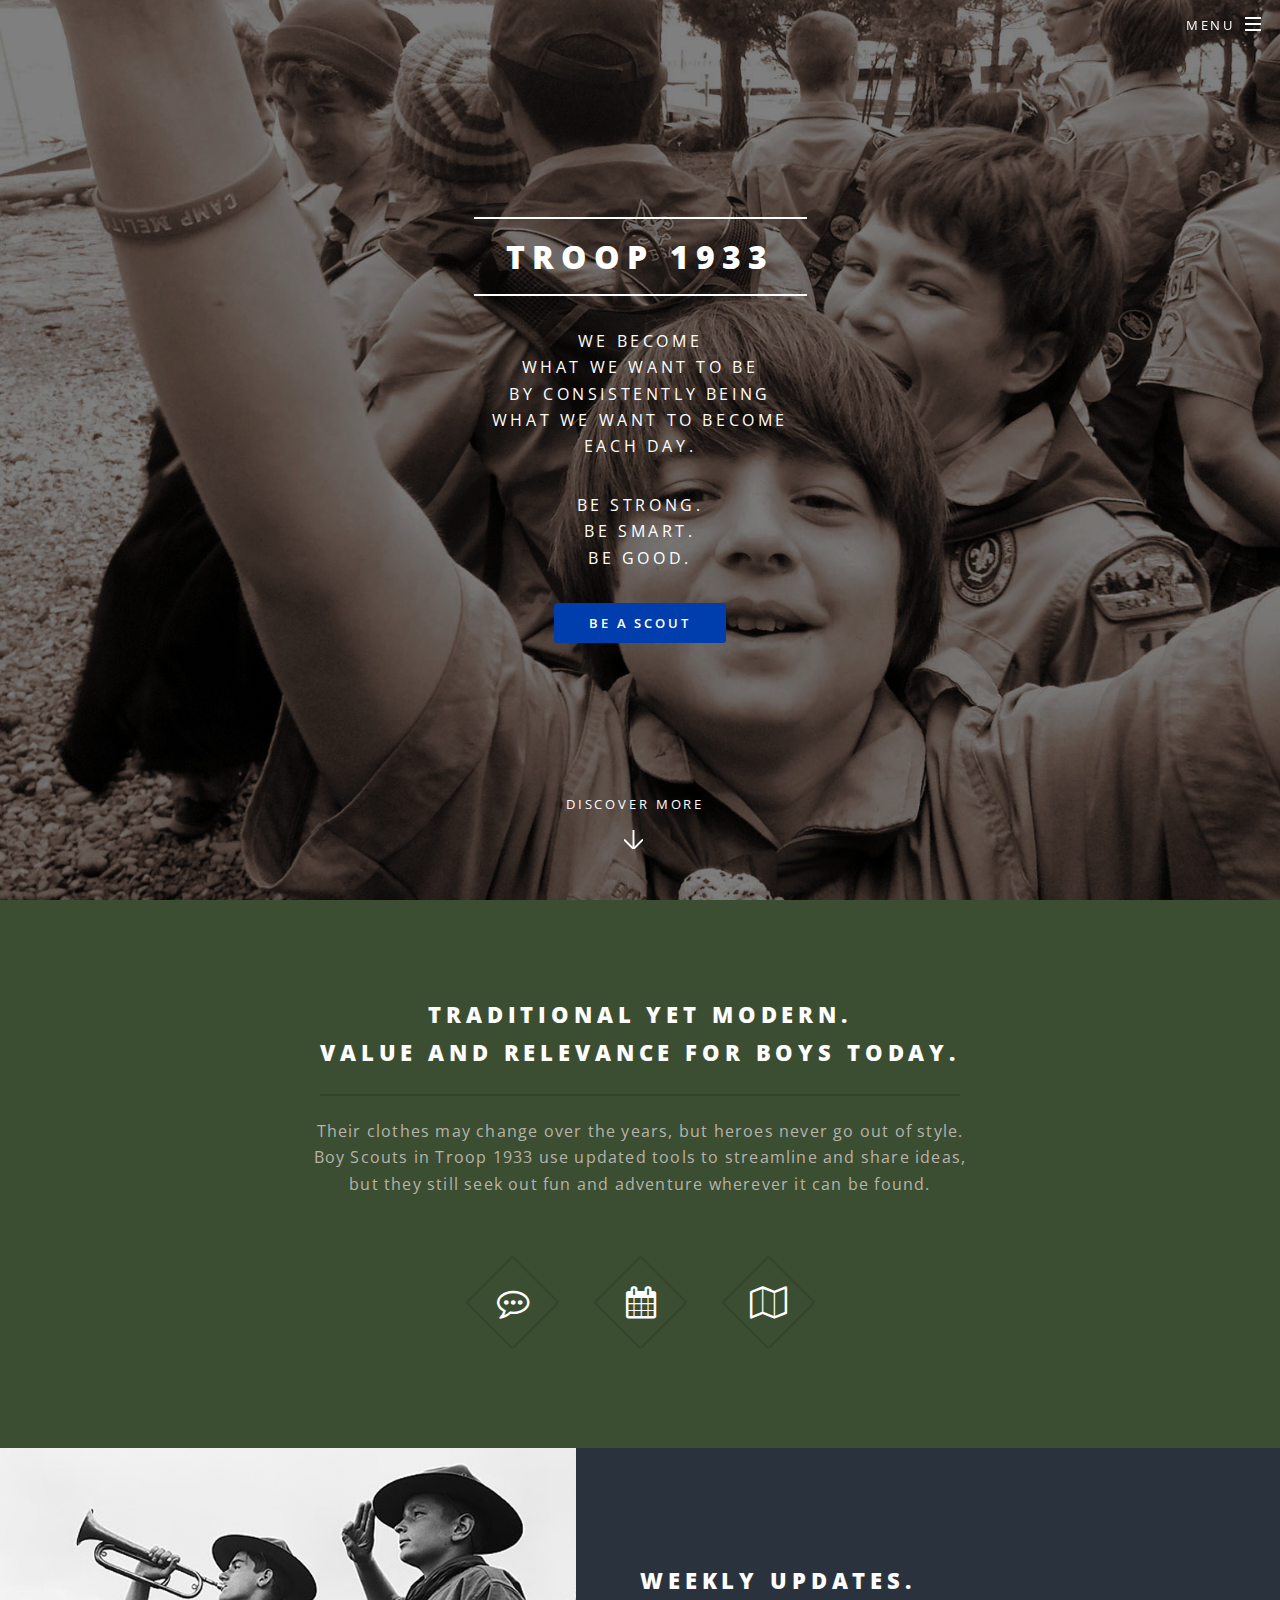
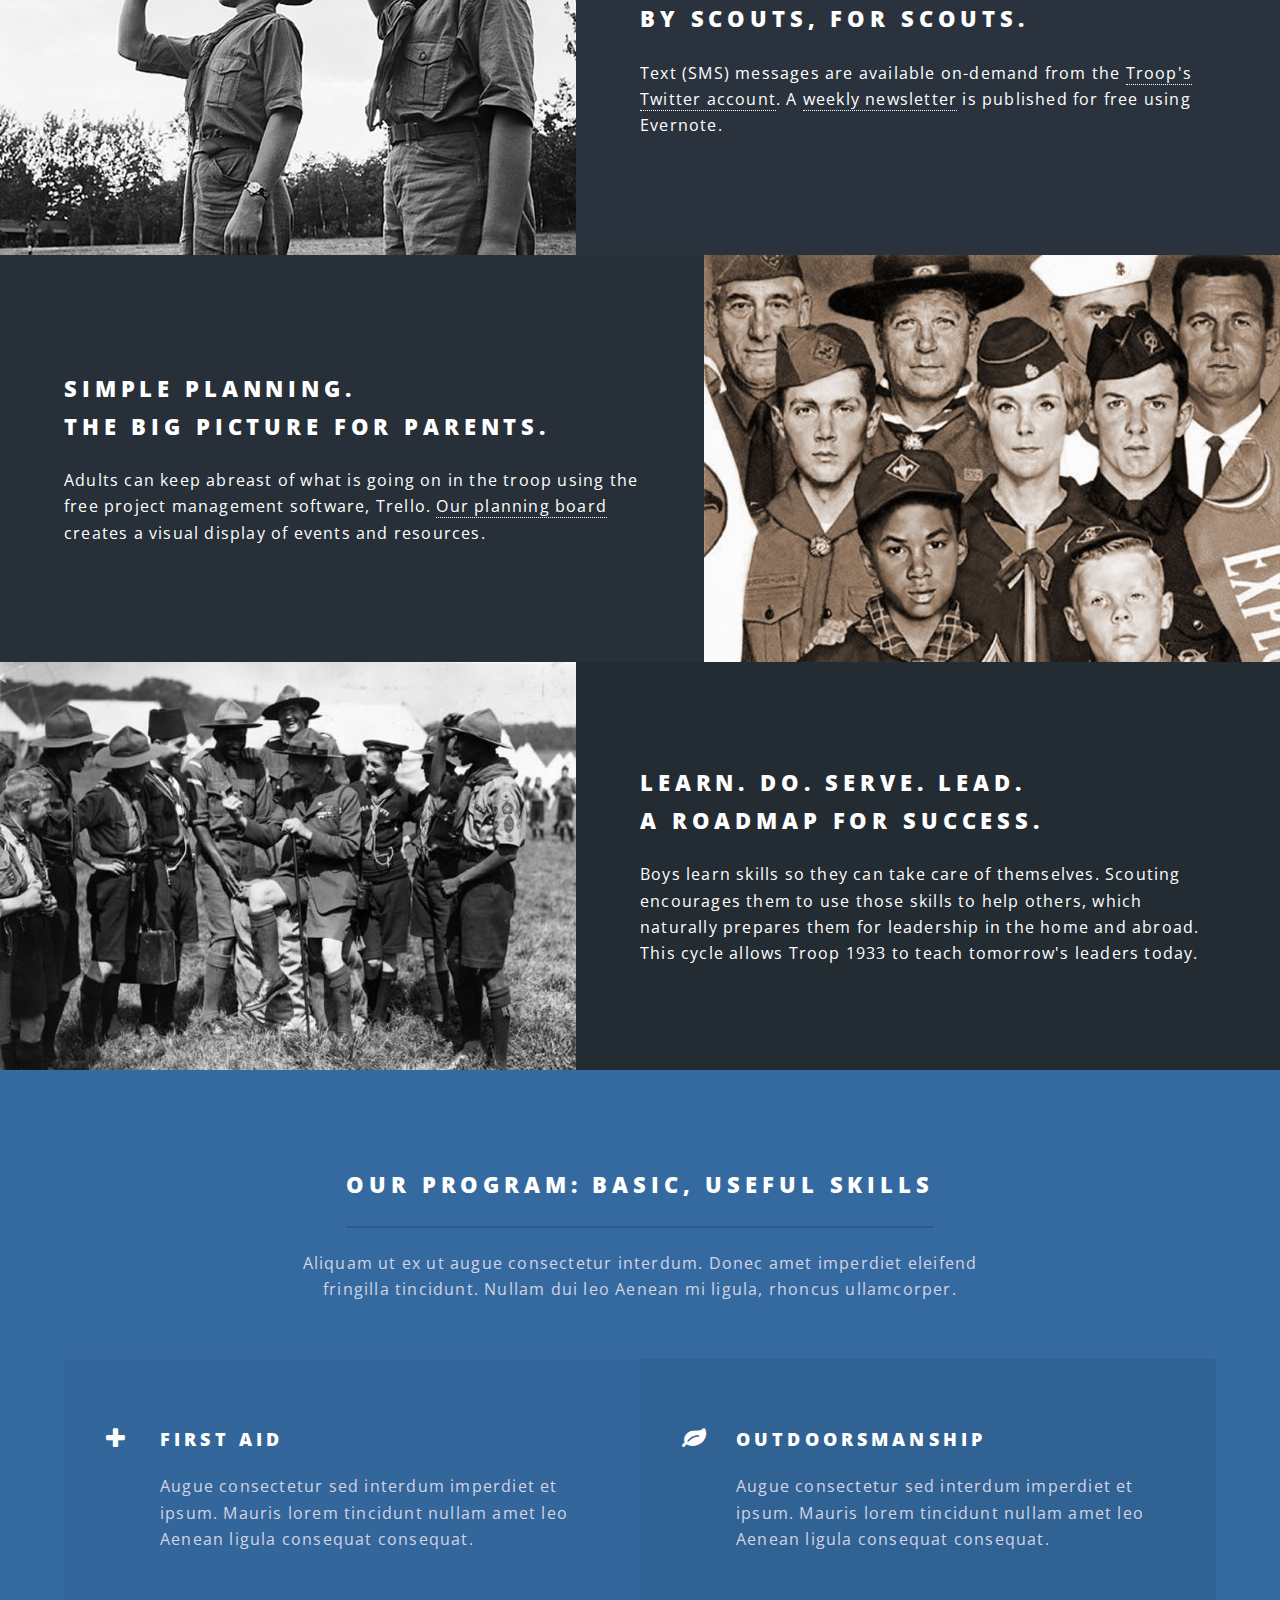
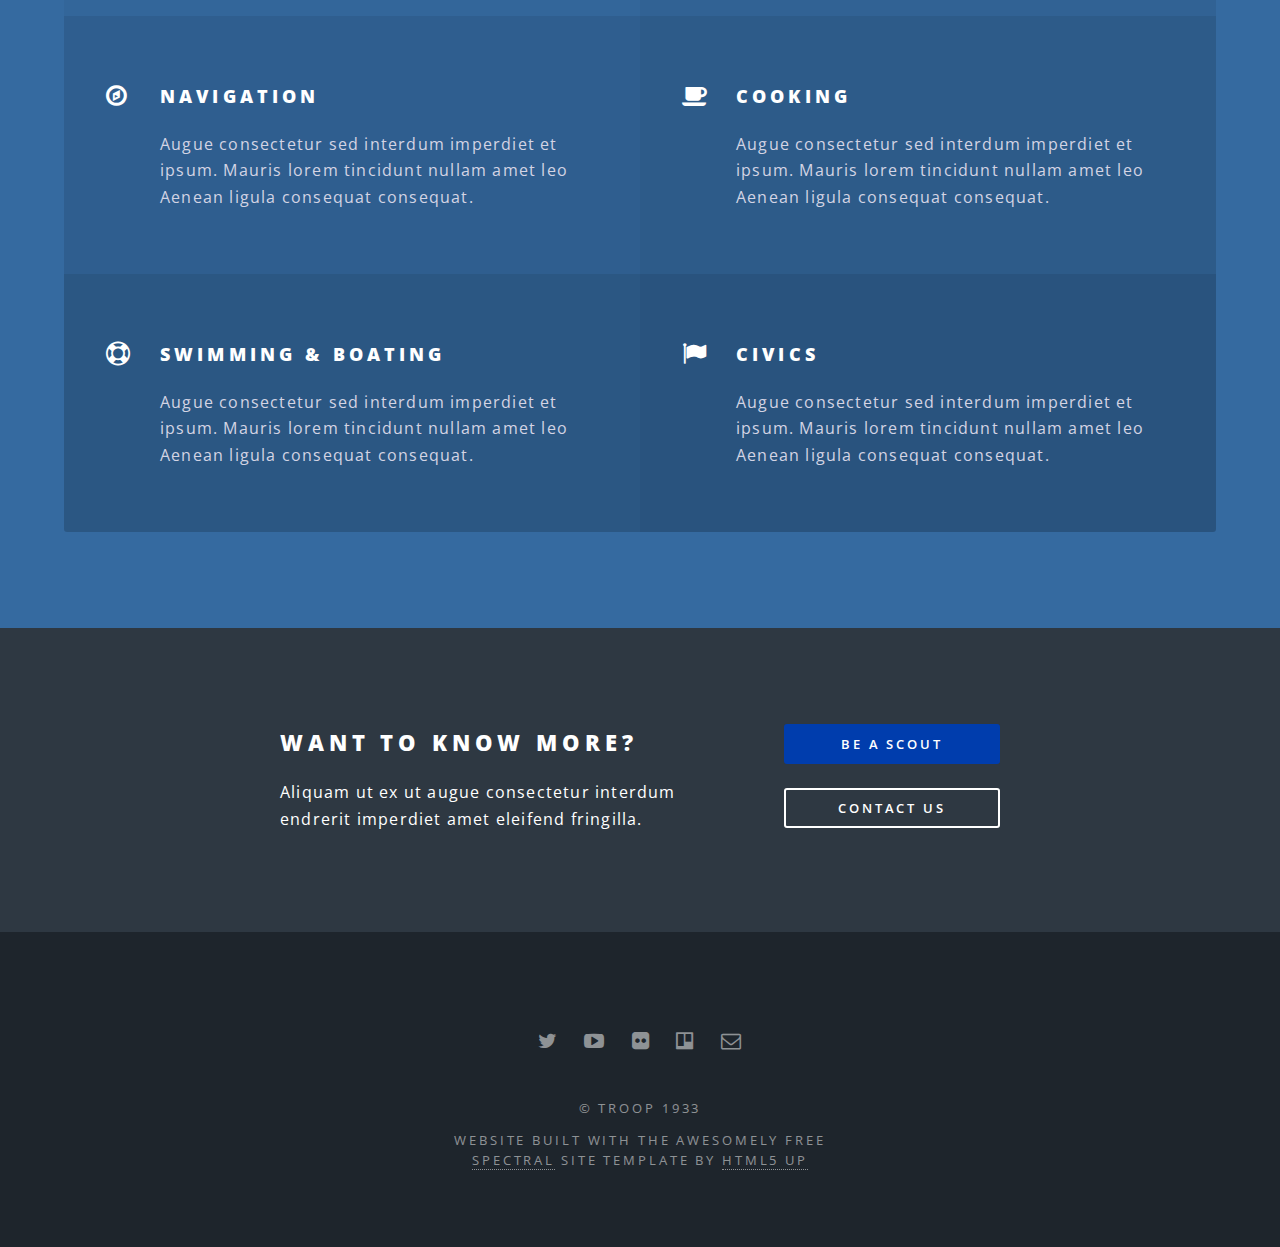
==== index.html @ 6a3d1b68 "Add files via upload" ====
<!DOCTYPE HTML>
<!--
	Spectral by HTML5 UP
	html5up.net | @ajlkn
	Free for personal and commercial use under the CCA 3.0 license (html5up.net/license)
-->
<html>
	<head>
		<title>Troop 1933 | Home</title>
		<meta charset="utf-8" />
		<meta name="viewport" content="width=device-width, initial-scale=1" />
		<!--[if lte IE 8]><script src="assets/js/ie/html5shiv.js"></script><![endif]-->
		<link rel="stylesheet" href="assets/css/main.css" />
		<!--[if lte IE 8]><link rel="stylesheet" href="assets/css/ie8.css" /><![endif]-->
		<!--[if lte IE 9]><link rel="stylesheet" href="assets/css/ie9.css" /><![endif]-->
	</head>
	<body class="landing">

		<!-- Page Wrapper -->
			<div id="page-wrapper">

				<!-- Header -->
					<header id="header" class="alt">
						<h1><a href="index.html">Troop 1933</a></h1>
						<nav id="nav">
							<ul>
								<li class="special">
									<a href="#menu" class="menuToggle"><span>Menu</span></a>
									<div id="menu">
										<ul>
											<li><a href="index.html">Home</a></li>
											<li><a href="contact.html">Contact Us</a></li>
											<li><a href="members.html">How to Join</a></li>
											<li><a href="about.html">About Troop 1933</a></li>
											<li><a href="media.html">Photos & Videos</a></li>
											<li><a href="maps.html">Maps & Directions</a></li>
											<li><a href="partners.html">Service Partners</a></li>
											<li><a href="scoutmaster.html">Scoutmaster Minute</a></li>
										</ul>
									</div>
								</li>
							</ul>
						</nav>
					</header>

				<!-- Banner -->
					<section id="banner">
						<div class="inner">
							<h2>Troop 1933</h2>
							<p>We become <br />
							   what we want to be <br />
							   by consistently being <br />
							   what we want to become <br />
							   each day.</p>			   
							<p>Be strong.<br />Be smart.<br />Be good.</p>
							<ul class="actions">
								<li><a href="members.html" class="button special">Be a Scout</a></li>
							</ul>
						</div>
						<a href="#one" class="more scrolly">Discover More</a>
					</section>

				<!-- One -->
					<section id="one" class="wrapper style1 special">
						<div class="inner">
							<header class="major">
								<h2>Traditional Yet Modern. <br />
								Value and Relevance for Boys Today.</h2>
								<p>Their clothes may change over the years, but heroes never go out of style. <br />
								Boy Scouts in Troop 1933 use updated tools to streamline and share ideas, <br />
								but they still seek out fun and adventure wherever it can be found.</p>
							</header>
							<ul class="icons major">
								<li><span class="icon fa-commenting-o major style1"><span class="label">Lorem</span></span></li>
								<li><span class="icon fa-calendar major style1"><span class="label">Ipsum</span></span></li>
								<li><span class="icon fa-map-o major style1"><span class="label">Dolor</span></span></li>
							</ul>
						</div>
					</section>

				<!-- Two -->
					<section id="two" class="wrapper alt style2">
						<section class="spotlight">
							<div class="image"><img src="images/pic01.jpg" alt="" /></div><div class="content">
								<h2>Weekly Updates. <br />
								By Scouts, For Scouts.</h2>
								<p>Text (SMS) messages are available on-demand from the <a href="https://twitter.com/troop1933" target="_blank">Troop's Twitter account</a>. A <a href="http://tiny.cc/1933weekly/" target="_blank">weekly newsletter</a> is published for free using Evernote.</p>
							</div>
						</section>
						<section class="spotlight">
							<div class="image"><img src="images/pic02.jpg" alt="" /></div><div class="content">
								<h2>Simple Planning.<br />
								The Big Picture for Parents.</h2>
								<p>Adults can keep abreast of what is going on in the troop using the free project management software, Trello. <a href="https://trello.com/b/81URx94G" target="_blank">Our planning board</a> creates a visual display of events and resources.</p>
							</div>
						</section>
						<section class="spotlight">
							<div class="image"><img src="images/pic03.jpg" alt="" /></div><div class="content">
								<h2>Learn. Do. Serve. Lead. <br />
								A Roadmap for Success.</h2>
								<p>Boys learn skills so they can take care of themselves. Scouting encourages them to use those skills to help others, which naturally prepares them for leadership in the home and abroad. This cycle allows Troop 1933 to teach tomorrow's leaders today.</p>
							</div>
						</section>
					</section>

				<!-- Three -->
					<section id="three" class="wrapper style3 special">
						<div class="inner">
							<header class="major">
								<h2>Our Program: Basic, Useful Skills</h2>
								<p>Aliquam ut ex ut augue consectetur interdum. Donec amet imperdiet eleifend <br />
								fringilla tincidunt. Nullam dui leo Aenean mi ligula, rhoncus ullamcorper.</p>
							</header>
							<ul class="features">
								<li class="icon fa-plus">
									<h3>First Aid</h3>
									<p>Augue consectetur sed interdum imperdiet et ipsum. Mauris lorem tincidunt nullam amet leo Aenean ligula consequat consequat.</p>
								</li>
								<li class="icon fa-leaf">
									<h3>Outdoorsmanship</h3>
									<p>Augue consectetur sed interdum imperdiet et ipsum. Mauris lorem tincidunt nullam amet leo Aenean ligula consequat consequat.</p>
								</li>
								<li class="icon fa-compass">
									<h3>Navigation</h3>
									<p>Augue consectetur sed interdum imperdiet et ipsum. Mauris lorem tincidunt nullam amet leo Aenean ligula consequat consequat.</p>
								</li>
								<li class="icon fa-coffee">
									<h3>Cooking</h3>
									<p>Augue consectetur sed interdum imperdiet et ipsum. Mauris lorem tincidunt nullam amet leo Aenean ligula consequat consequat.</p>
								</li>
								<li class="icon fa-life-ring">
									<h3>Swimming & Boating</h3>
									<p>Augue consectetur sed interdum imperdiet et ipsum. Mauris lorem tincidunt nullam amet leo Aenean ligula consequat consequat.</p>
								</li>
								<li class="icon fa-flag">
									<h3>Civics</h3>
									<p>Augue consectetur sed interdum imperdiet et ipsum. Mauris lorem tincidunt nullam amet leo Aenean ligula consequat consequat.</p>
								</li>
							</ul>
						</div>
					</section>

				<!-- CTA -->
					<section id="cta" class="wrapper style4">
						<div class="inner">
							<header>
								<h2>Want to know more?</h2>
								<p>Aliquam ut ex ut augue consectetur interdum endrerit imperdiet amet eleifend fringilla.</p>
							</header>
							<ul class="actions vertical">
								<li><a href="members.html" class="button fit special">Be a Scout</a></li>
								<li><a href="contact.html" class="button fit">Contact Us</a></li>
							</ul>
						</div>
					</section>

				<!-- Footer -->
					<footer id="footer">
						<ul class="icons">
							<li><a href="https://twitter.com/troop1933" target="_blank" class="icon fa-twitter">
								<span class="label">Twitter</span></a></li>
							<li><a href="https://www.youtube.com/channel/UCUPp5cXGe-fUl7BtzOkj4EQ" target="_blank" class="icon fa-youtube-play">
								<span class="label">YouTube</span></a></li>
							<li><a href="https://www.flickr.com/groups/troop1933/" target="_blank" class="icon fa-flickr">
								<span class="label">Flickr</span></a></li>
							<li><a href="https://trello.com/b/81URx94G" target="_blank" class="icon fa-trello">
								<span class="label">Trello</span></a></li>
							<li><a href="contact.html" class="icon fa-envelope-o"><span class="label">Email</span></a></li>
						</ul>
						<ul class="copyright">
							<li>&copy; Troop 1933</li>
						</ul>
						<ul class="copyright">
							<li>Website built with the AWESOMELY FREE <br /><a href="https://html5up.net/spectral" target="_blank">Spectral</a> site template by <a href="http://html5up.net" target="_blank">HTML5 UP</a></li>
						</ul>
					</footer>

			</div>

		<!-- Scripts -->
			<script src="assets/js/jquery.min.js"></script>
			<script src="assets/js/jquery.scrollex.min.js"></script>
			<script src="assets/js/jquery.scrolly.min.js"></script>
			<script src="assets/js/skel.min.js"></script>
			<script src="assets/js/util.js"></script>
			<!--[if lte IE 8]><script src="assets/js/ie/respond.min.js"></script><![endif]-->
			<script src="assets/js/main.js"></script>

	</body>
</html>
---- assets/css/main.css ----
@import url(font-awesome.min.css);
@import url("http://fonts.googleapis.com/css?family=Open+Sans:400,400italic,600,600italic,800,800italic");

/*
	Spectral by HTML5 UP
	html5up.net | @ajlkn
	Free for personal and commercial use under the CCA 3.0 license (html5up.net/license)
*/

/* Reset */

	html, body, div, span, applet, object, iframe, h1, h2, h3, h4, h5, h6, p, blockquote, pre, a, abbr, acronym, address, big, cite, code, del, dfn, em, img, ins, kbd, q, s, samp, small, strike, strong, sub, sup, tt, var, b, u, i, center, dl, dt, dd, ol, ul, li, fieldset, form, label, legend, table, caption, tbody, tfoot, thead, tr, th, td, article, aside, canvas, details, embed, figure, figcaption, footer, header, hgroup, menu, nav, output, ruby, section, summary, time, mark, audio, video {
		margin: 0;
		padding: 0;
		border: 0;
		font-size: 100%;
		font: inherit;
		vertical-align: baseline;
	}

	article, aside, details, figcaption, figure, footer, header, hgroup, menu, nav, section {
		display: block;
	}

	body {
		line-height: 1;
	}

	ol, ul {
		list-style: none;
	}

	blockquote, q {
		quotes: none;
	}

	blockquote:before, blockquote:after, q:before, q:after {
		content: '';
		content: none;
	}

	table {
		border-collapse: collapse;
		border-spacing: 0;
	}

	body {
		-webkit-text-size-adjust: none;
	}

/* Box Model */

	*, *:before, *:after {
		-moz-box-sizing: border-box;
		-webkit-box-sizing: border-box;
		box-sizing: border-box;
	}

/* Grid */

	.row {
		border-bottom: solid 1px transparent;
		-moz-box-sizing: border-box;
		-webkit-box-sizing: border-box;
		box-sizing: border-box;
	}

	.row > * {
		float: left;
		-moz-box-sizing: border-box;
		-webkit-box-sizing: border-box;
		box-sizing: border-box;
	}

	.row:after, .row:before {
		content: '';
		display: block;
		clear: both;
		height: 0;
	}

	.row.uniform > * > :first-child {
		margin-top: 0;
	}

	.row.uniform > * > :last-child {
		margin-bottom: 0;
	}

	.row.\30 \25 > * {
		padding: 0 0 0 0em;
	}

	.row.\30 \25 {
		margin: 0 0 -1px 0em;
	}

	.row.uniform.\30 \25 > * {
		padding: 0em 0 0 0em;
	}

	.row.uniform.\30 \25 {
		margin: 0em 0 -1px 0em;
	}

	.row > * {
		padding: 0 0 0 1.5em;
	}

	.row {
		margin: 0 0 -1px -1.5em;
	}

	.row.uniform > * {
		padding: 1.5em 0 0 1.5em;
	}

	.row.uniform {
		margin: -1.5em 0 -1px -1.5em;
	}

	.row.\32 00\25 > * {
		padding: 0 0 0 3em;
	}

	.row.\32 00\25 {
		margin: 0 0 -1px -3em;
	}

	.row.uniform.\32 00\25 > * {
		padding: 3em 0 0 3em;
	}

	.row.uniform.\32 00\25 {
		margin: -3em 0 -1px -3em;
	}

	.row.\31 50\25 > * {
		padding: 0 0 0 2.25em;
	}

	.row.\31 50\25 {
		margin: 0 0 -1px -2.25em;
	}

	.row.uniform.\31 50\25 > * {
		padding: 2.25em 0 0 2.25em;
	}

	.row.uniform.\31 50\25 {
		margin: -2.25em 0 -1px -2.25em;
	}

	.row.\35 0\25 > * {
		padding: 0 0 0 0.75em;
	}

	.row.\35 0\25 {
		margin: 0 0 -1px -0.75em;
	}

	.row.uniform.\35 0\25 > * {
		padding: 0.75em 0 0 0.75em;
	}

	.row.uniform.\35 0\25 {
		margin: -0.75em 0 -1px -0.75em;
	}

	.row.\32 5\25 > * {
		padding: 0 0 0 0.375em;
	}

	.row.\32 5\25 {
		margin: 0 0 -1px -0.375em;
	}

	.row.uniform.\32 5\25 > * {
		padding: 0.375em 0 0 0.375em;
	}

	.row.uniform.\32 5\25 {
		margin: -0.375em 0 -1px -0.375em;
	}

	.\31 2u, .\31 2u\24 {
		width: 100%;
		clear: none;
		margin-left: 0;
	}

	.\31 1u, .\31 1u\24 {
		width: 91.6666666667%;
		clear: none;
		margin-left: 0;
	}

	.\31 0u, .\31 0u\24 {
		width: 83.3333333333%;
		clear: none;
		margin-left: 0;
	}

	.\39 u, .\39 u\24 {
		width: 75%;
		clear: none;
		margin-left: 0;
	}

	.\38 u, .\38 u\24 {
		width: 66.6666666667%;
		clear: none;
		margin-left: 0;
	}

	.\37 u, .\37 u\24 {
		width: 58.3333333333%;
		clear: none;
		margin-left: 0;
	}

	.\36 u, .\36 u\24 {
		width: 50%;
		clear: none;
		margin-left: 0;
	}

	.\35 u, .\35 u\24 {
		width: 41.6666666667%;
		clear: none;
		margin-left: 0;
	}

	.\34 u, .\34 u\24 {
		width: 33.3333333333%;
		clear: none;
		margin-left: 0;
	}

	.\33 u, .\33 u\24 {
		width: 25%;
		clear: none;
		margin-left: 0;
	}

	.\32 u, .\32 u\24 {
		width: 16.6666666667%;
		clear: none;
		margin-left: 0;
	}

	.\31 u, .\31 u\24 {
		width: 8.3333333333%;
		clear: none;
		margin-left: 0;
	}

	.\31 2u\24 + *,
	.\31 1u\24 + *,
	.\31 0u\24 + *,
	.\39 u\24 + *,
	.\38 u\24 + *,
	.\37 u\24 + *,
	.\36 u\24 + *,
	.\35 u\24 + *,
	.\34 u\24 + *,
	.\33 u\24 + *,
	.\32 u\24 + *,
	.\31 u\24 + * {
		clear: left;
	}

	.\-11u {
		margin-left: 91.66667%;
	}

	.\-10u {
		margin-left: 83.33333%;
	}

	.\-9u {
		margin-left: 75%;
	}

	.\-8u {
		margin-left: 66.66667%;
	}

	.\-7u {
		margin-left: 58.33333%;
	}

	.\-6u {
		margin-left: 50%;
	}

	.\-5u {
		margin-left: 41.66667%;
	}

	.\-4u {
		margin-left: 33.33333%;
	}

	.\-3u {
		margin-left: 25%;
	}

	.\-2u {
		margin-left: 16.66667%;
	}

	.\-1u {
		margin-left: 8.33333%;
	}

	@media screen and (max-width: 1680px) {

		.row > * {
			padding: 0 0 0 1.5em;
		}

		.row {
			margin: 0 0 -1px -1.5em;
		}

		.row.uniform > * {
			padding: 1.5em 0 0 1.5em;
		}

		.row.uniform {
			margin: -1.5em 0 -1px -1.5em;
		}

		.row.\32 00\25 > * {
			padding: 0 0 0 3em;
		}

		.row.\32 00\25 {
			margin: 0 0 -1px -3em;
		}

		.row.uniform.\32 00\25 > * {
			padding: 3em 0 0 3em;
		}

		.row.uniform.\32 00\25 {
			margin: -3em 0 -1px -3em;
		}

		.row.\31 50\25 > * {
			padding: 0 0 0 2.25em;
		}

		.row.\31 50\25 {
			margin: 0 0 -1px -2.25em;
		}

		.row.uniform.\31 50\25 > * {
			padding: 2.25em 0 0 2.25em;
		}

		.row.uniform.\31 50\25 {
			margin: -2.25em 0 -1px -2.25em;
		}

		.row.\35 0\25 > * {
			padding: 0 0 0 0.75em;
		}

		.row.\35 0\25 {
			margin: 0 0 -1px -0.75em;
		}

		.row.uniform.\35 0\25 > * {
			padding: 0.75em 0 0 0.75em;
		}

		.row.uniform.\35 0\25 {
			margin: -0.75em 0 -1px -0.75em;
		}

		.row.\32 5\25 > * {
			padding: 0 0 0 0.375em;
		}

		.row.\32 5\25 {
			margin: 0 0 -1px -0.375em;
		}

		.row.uniform.\32 5\25 > * {
			padding: 0.375em 0 0 0.375em;
		}

		.row.uniform.\32 5\25 {
			margin: -0.375em 0 -1px -0.375em;
		}

		.\31 2u\28xlarge\29, .\31 2u\24\28xlarge\29 {
			width: 100%;
			clear: none;
			margin-left: 0;
		}

		.\31 1u\28xlarge\29, .\31 1u\24\28xlarge\29 {
			width: 91.6666666667%;
			clear: none;
			margin-left: 0;
		}

		.\31 0u\28xlarge\29, .\31 0u\24\28xlarge\29 {
			width: 83.3333333333%;
			clear: none;
			margin-left: 0;
		}

		.\39 u\28xlarge\29, .\39 u\24\28xlarge\29 {
			width: 75%;
			clear: none;
			margin-left: 0;
		}

		.\38 u\28xlarge\29, .\38 u\24\28xlarge\29 {
			width: 66.6666666667%;
			clear: none;
			margin-left: 0;
		}

		.\37 u\28xlarge\29, .\37 u\24\28xlarge\29 {
			width: 58.3333333333%;
			clear: none;
			margin-left: 0;
		}

		.\36 u\28xlarge\29, .\36 u\24\28xlarge\29 {
			width: 50%;
			clear: none;
			margin-left: 0;
		}

		.\35 u\28xlarge\29, .\35 u\24\28xlarge\29 {
			width: 41.6666666667%;
			clear: none;
			margin-left: 0;
		}

		.\34 u\28xlarge\29, .\34 u\24\28xlarge\29 {
			width: 33.3333333333%;
			clear: none;
			margin-left: 0;
		}

		.\33 u\28xlarge\29, .\33 u\24\28xlarge\29 {
			width: 25%;
			clear: none;
			margin-left: 0;
		}

		.\32 u\28xlarge\29, .\32 u\24\28xlarge\29 {
			width: 16.6666666667%;
			clear: none;
			margin-left: 0;
		}

		.\31 u\28xlarge\29, .\31 u\24\28xlarge\29 {
			width: 8.3333333333%;
			clear: none;
			margin-left: 0;
		}

		.\31 2u\24\28xlarge\29 + *,
		.\31 1u\24\28xlarge\29 + *,
		.\31 0u\24\28xlarge\29 + *,
		.\39 u\24\28xlarge\29 + *,
		.\38 u\24\28xlarge\29 + *,
		.\37 u\24\28xlarge\29 + *,
		.\36 u\24\28xlarge\29 + *,
		.\35 u\24\28xlarge\29 + *,
		.\34 u\24\28xlarge\29 + *,
		.\33 u\24\28xlarge\29 + *,
		.\32 u\24\28xlarge\29 + *,
		.\31 u\24\28xlarge\29 + * {
			clear: left;
		}

		.\-11u\28xlarge\29 {
			margin-left: 91.66667%;
		}

		.\-10u\28xlarge\29 {
			margin-left: 83.33333%;
		}

		.\-9u\28xlarge\29 {
			margin-left: 75%;
		}

		.\-8u\28xlarge\29 {
			margin-left: 66.66667%;
		}

		.\-7u\28xlarge\29 {
			margin-left: 58.33333%;
		}

		.\-6u\28xlarge\29 {
			margin-left: 50%;
		}

		.\-5u\28xlarge\29 {
			margin-left: 41.66667%;
		}

		.\-4u\28xlarge\29 {
			margin-left: 33.33333%;
		}

		.\-3u\28xlarge\29 {
			margin-left: 25%;
		}

		.\-2u\28xlarge\29 {
			margin-left: 16.66667%;
		}

		.\-1u\28xlarge\29 {
			margin-left: 8.33333%;
		}

	}

	@media screen and (max-width: 1280px) {

		.row > * {
			padding: 0 0 0 1.5em;
		}

		.row {
			margin: 0 0 -1px -1.5em;
		}

		.row.uniform > * {
			padding: 1.5em 0 0 1.5em;
		}

		.row.uniform {
			margin: -1.5em 0 -1px -1.5em;
		}

		.row.\32 00\25 > * {
			padding: 0 0 0 3em;
		}

		.row.\32 00\25 {
			margin: 0 0 -1px -3em;
		}

		.row.uniform.\32 00\25 > * {
			padding: 3em 0 0 3em;
		}

		.row.uniform.\32 00\25 {
			margin: -3em 0 -1px -3em;
		}

		.row.\31 50\25 > * {
			padding: 0 0 0 2.25em;
		}

		.row.\31 50\25 {
			margin: 0 0 -1px -2.25em;
		}

		.row.uniform.\31 50\25 > * {
			padding: 2.25em 0 0 2.25em;
		}

		.row.uniform.\31 50\25 {
			margin: -2.25em 0 -1px -2.25em;
		}

		.row.\35 0\25 > * {
			padding: 0 0 0 0.75em;
		}

		.row.\35 0\25 {
			margin: 0 0 -1px -0.75em;
		}

		.row.uniform.\35 0\25 > * {
			padding: 0.75em 0 0 0.75em;
		}

		.row.uniform.\35 0\25 {
			margin: -0.75em 0 -1px -0.75em;
		}

		.row.\32 5\25 > * {
			padding: 0 0 0 0.375em;
		}

		.row.\32 5\25 {
			margin: 0 0 -1px -0.375em;
		}

		.row.uniform.\32 5\25 > * {
			padding: 0.375em 0 0 0.375em;
		}

		.row.uniform.\32 5\25 {
			margin: -0.375em 0 -1px -0.375em;
		}

		.\31 2u\28large\29, .\31 2u\24\28large\29 {
			width: 100%;
			clear: none;
			margin-left: 0;
		}

		.\31 1u\28large\29, .\31 1u\24\28large\29 {
			width: 91.6666666667%;
			clear: none;
			margin-left: 0;
		}

		.\31 0u\28large\29, .\31 0u\24\28large\29 {
			width: 83.3333333333%;
			clear: none;
			margin-left: 0;
		}

		.\39 u\28large\29, .\39 u\24\28large\29 {
			width: 75%;
			clear: none;
			margin-left: 0;
		}

		.\38 u\28large\29, .\38 u\24\28large\29 {
			width: 66.6666666667%;
			clear: none;
			margin-left: 0;
		}

		.\37 u\28large\29, .\37 u\24\28large\29 {
			width: 58.3333333333%;
			clear: none;
			margin-left: 0;
		}

		.\36 u\28large\29, .\36 u\24\28large\29 {
			width: 50%;
			clear: none;
			margin-left: 0;
		}

		.\35 u\28large\29, .\35 u\24\28large\29 {
			width: 41.6666666667%;
			clear: none;
			margin-left: 0;
		}

		.\34 u\28large\29, .\34 u\24\28large\29 {
			width: 33.3333333333%;
			clear: none;
			margin-left: 0;
		}

		.\33 u\28large\29, .\33 u\24\28large\29 {
			width: 25%;
			clear: none;
			margin-left: 0;
		}

		.\32 u\28large\29, .\32 u\24\28large\29 {
			width: 16.6666666667%;
			clear: none;
			margin-left: 0;
		}

		.\31 u\28large\29, .\31 u\24\28large\29 {
			width: 8.3333333333%;
			clear: none;
			margin-left: 0;
		}

		.\31 2u\24\28large\29 + *,
		.\31 1u\24\28large\29 + *,
		.\31 0u\24\28large\29 + *,
		.\39 u\24\28large\29 + *,
		.\38 u\24\28large\29 + *,
		.\37 u\24\28large\29 + *,
		.\36 u\24\28large\29 + *,
		.\35 u\24\28large\29 + *,
		.\34 u\24\28large\29 + *,
		.\33 u\24\28large\29 + *,
		.\32 u\24\28large\29 + *,
		.\31 u\24\28large\29 + * {
			clear: left;
		}

		.\-11u\28large\29 {
			margin-left: 91.66667%;
		}

		.\-10u\28large\29 {
			margin-left: 83.33333%;
		}

		.\-9u\28large\29 {
			margin-left: 75%;
		}

		.\-8u\28large\29 {
			margin-left: 66.66667%;
		}

		.\-7u\28large\29 {
			margin-left: 58.33333%;
		}

		.\-6u\28large\29 {
			margin-left: 50%;
		}

		.\-5u\28large\29 {
			margin-left: 41.66667%;
		}

		.\-4u\28large\29 {
			margin-left: 33.33333%;
		}

		.\-3u\28large\29 {
			margin-left: 25%;
		}

		.\-2u\28large\29 {
			margin-left: 16.66667%;
		}

		.\-1u\28large\29 {
			margin-left: 8.33333%;
		}

	}

	@media screen and (max-width: 980px) {

		.row > * {
			padding: 0 0 0 1.5em;
		}

		.row {
			margin: 0 0 -1px -1.5em;
		}

		.row.uniform > * {
			padding: 1.5em 0 0 1.5em;
		}

		.row.uniform {
			margin: -1.5em 0 -1px -1.5em;
		}

		.row.\32 00\25 > * {
			padding: 0 0 0 3em;
		}

		.row.\32 00\25 {
			margin: 0 0 -1px -3em;
		}

		.row.uniform.\32 00\25 > * {
			padding: 3em 0 0 3em;
		}

		.row.uniform.\32 00\25 {
			margin: -3em 0 -1px -3em;
		}

		.row.\31 50\25 > * {
			padding: 0 0 0 2.25em;
		}

		.row.\31 50\25 {
			margin: 0 0 -1px -2.25em;
		}

		.row.uniform.\31 50\25 > * {
			padding: 2.25em 0 0 2.25em;
		}

		.row.uniform.\31 50\25 {
			margin: -2.25em 0 -1px -2.25em;
		}

		.row.\35 0\25 > * {
			padding: 0 0 0 0.75em;
		}

		.row.\35 0\25 {
			margin: 0 0 -1px -0.75em;
		}

		.row.uniform.\35 0\25 > * {
			padding: 0.75em 0 0 0.75em;
		}

		.row.uniform.\35 0\25 {
			margin: -0.75em 0 -1px -0.75em;
		}

		.row.\32 5\25 > * {
			padding: 0 0 0 0.375em;
		}

		.row.\32 5\25 {
			margin: 0 0 -1px -0.375em;
		}

		.row.uniform.\32 5\25 > * {
			padding: 0.375em 0 0 0.375em;
		}

		.row.uniform.\32 5\25 {
			margin: -0.375em 0 -1px -0.375em;
		}

		.\31 2u\28medium\29, .\31 2u\24\28medium\29 {
			width: 100%;
			clear: none;
			margin-left: 0;
		}

		.\31 1u\28medium\29, .\31 1u\24\28medium\29 {
			width: 91.6666666667%;
			clear: none;
			margin-left: 0;
		}

		.\31 0u\28medium\29, .\31 0u\24\28medium\29 {
			width: 83.3333333333%;
			clear: none;
			margin-left: 0;
		}

		.\39 u\28medium\29, .\39 u\24\28medium\29 {
			width: 75%;
			clear: none;
			margin-left: 0;
		}

		.\38 u\28medium\29, .\38 u\24\28medium\29 {
			width: 66.6666666667%;
			clear: none;
			margin-left: 0;
		}

		.\37 u\28medium\29, .\37 u\24\28medium\29 {
			width: 58.3333333333%;
			clear: none;
			margin-left: 0;
		}

		.\36 u\28medium\29, .\36 u\24\28medium\29 {
			width: 50%;
			clear: none;
			margin-left: 0;
		}

		.\35 u\28medium\29, .\35 u\24\28medium\29 {
			width: 41.6666666667%;
			clear: none;
			margin-left: 0;
		}

		.\34 u\28medium\29, .\34 u\24\28medium\29 {
			width: 33.3333333333%;
			clear: none;
			margin-left: 0;
		}

		.\33 u\28medium\29, .\33 u\24\28medium\29 {
			width: 25%;
			clear: none;
			margin-left: 0;
		}

		.\32 u\28medium\29, .\32 u\24\28medium\29 {
			width: 16.6666666667%;
			clear: none;
			margin-left: 0;
		}

		.\31 u\28medium\29, .\31 u\24\28medium\29 {
			width: 8.3333333333%;
			clear: none;
			margin-left: 0;
		}

		.\31 2u\24\28medium\29 + *,
		.\31 1u\24\28medium\29 + *,
		.\31 0u\24\28medium\29 + *,
		.\39 u\24\28medium\29 + *,
		.\38 u\24\28medium\29 + *,
		.\37 u\24\28medium\29 + *,
		.\36 u\24\28medium\29 + *,
		.\35 u\24\28medium\29 + *,
		.\34 u\24\28medium\29 + *,
		.\33 u\24\28medium\29 + *,
		.\32 u\24\28medium\29 + *,
		.\31 u\24\28medium\29 + * {
			clear: left;
		}

		.\-11u\28medium\29 {
			margin-left: 91.66667%;
		}

		.\-10u\28medium\29 {
			margin-left: 83.33333%;
		}

		.\-9u\28medium\29 {
			margin-left: 75%;
		}

		.\-8u\28medium\29 {
			margin-left: 66.66667%;
		}

		.\-7u\28medium\29 {
			margin-left: 58.33333%;
		}

		.\-6u\28medium\29 {
			margin-left: 50%;
		}

		.\-5u\28medium\29 {
			margin-left: 41.66667%;
		}

		.\-4u\28medium\29 {
			margin-left: 33.33333%;
		}

		.\-3u\28medium\29 {
			margin-left: 25%;
		}

		.\-2u\28medium\29 {
			margin-left: 16.66667%;
		}

		.\-1u\28medium\29 {
			margin-left: 8.33333%;
		}

	}

	@media screen and (max-width: 736px) {

		.row > * {
			padding: 0 0 0 1.5em;
		}

		.row {
			margin: 0 0 -1px -1.5em;
		}

		.row.uniform > * {
			padding: 1.5em 0 0 1.5em;
		}

		.row.uniform {
			margin: -1.5em 0 -1px -1.5em;
		}

		.row.\32 00\25 > * {
			padding: 0 0 0 3em;
		}

		.row.\32 00\25 {
			margin: 0 0 -1px -3em;
		}

		.row.uniform.\32 00\25 > * {
			padding: 3em 0 0 3em;
		}

		.row.uniform.\32 00\25 {
			margin: -3em 0 -1px -3em;
		}

		.row.\31 50\25 > * {
			padding: 0 0 0 2.25em;
		}

		.row.\31 50\25 {
			margin: 0 0 -1px -2.25em;
		}

		.row.uniform.\31 50\25 > * {
			padding: 2.25em 0 0 2.25em;
		}

		.row.uniform.\31 50\25 {
			margin: -2.25em 0 -1px -2.25em;
		}

		.row.\35 0\25 > * {
			padding: 0 0 0 0.75em;
		}

		.row.\35 0\25 {
			margin: 0 0 -1px -0.75em;
		}

		.row.uniform.\35 0\25 > * {
			padding: 0.75em 0 0 0.75em;
		}

		.row.uniform.\35 0\25 {
			margin: -0.75em 0 -1px -0.75em;
		}

		.row.\32 5\25 > * {
			padding: 0 0 0 0.375em;
		}

		.row.\32 5\25 {
			margin: 0 0 -1px -0.375em;
		}

		.row.uniform.\32 5\25 > * {
			padding: 0.375em 0 0 0.375em;
		}

		.row.uniform.\32 5\25 {
			margin: -0.375em 0 -1px -0.375em;
		}

		.\31 2u\28small\29, .\31 2u\24\28small\29 {
			width: 100%;
			clear: none;
			margin-left: 0;
		}

		.\31 1u\28small\29, .\31 1u\24\28small\29 {
			width: 91.6666666667%;
			clear: none;
			margin-left: 0;
		}

		.\31 0u\28small\29, .\31 0u\24\28small\29 {
			width: 83.3333333333%;
			clear: none;
			margin-left: 0;
		}

		.\39 u\28small\29, .\39 u\24\28small\29 {
			width: 75%;
			clear: none;
			margin-left: 0;
		}

		.\38 u\28small\29, .\38 u\24\28small\29 {
			width: 66.6666666667%;
			clear: none;
			margin-left: 0;
		}

		.\37 u\28small\29, .\37 u\24\28small\29 {
			width: 58.3333333333%;
			clear: none;
			margin-left: 0;
		}

		.\36 u\28small\29, .\36 u\24\28small\29 {
			width: 50%;
			clear: none;
			margin-left: 0;
		}

		.\35 u\28small\29, .\35 u\24\28small\29 {
			width: 41.6666666667%;
			clear: none;
			margin-left: 0;
		}

		.\34 u\28small\29, .\34 u\24\28small\29 {
			width: 33.3333333333%;
			clear: none;
			margin-left: 0;
		}

		.\33 u\28small\29, .\33 u\24\28small\29 {
			width: 25%;
			clear: none;
			margin-left: 0;
		}

		.\32 u\28small\29, .\32 u\24\28small\29 {
			width: 16.6666666667%;
			clear: none;
			margin-left: 0;
		}

		.\31 u\28small\29, .\31 u\24\28small\29 {
			width: 8.3333333333%;
			clear: none;
			margin-left: 0;
		}

		.\31 2u\24\28small\29 + *,
		.\31 1u\24\28small\29 + *,
		.\31 0u\24\28small\29 + *,
		.\39 u\24\28small\29 + *,
		.\38 u\24\28small\29 + *,
		.\37 u\24\28small\29 + *,
		.\36 u\24\28small\29 + *,
		.\35 u\24\28small\29 + *,
		.\34 u\24\28small\29 + *,
		.\33 u\24\28small\29 + *,
		.\32 u\24\28small\29 + *,
		.\31 u\24\28small\29 + * {
			clear: left;
		}

		.\-11u\28small\29 {
			margin-left: 91.66667%;
		}

		.\-10u\28small\29 {
			margin-left: 83.33333%;
		}

		.\-9u\28small\29 {
			margin-left: 75%;
		}

		.\-8u\28small\29 {
			margin-left: 66.66667%;
		}

		.\-7u\28small\29 {
			margin-left: 58.33333%;
		}

		.\-6u\28small\29 {
			margin-left: 50%;
		}

		.\-5u\28small\29 {
			margin-left: 41.66667%;
		}

		.\-4u\28small\29 {
			margin-left: 33.33333%;
		}

		.\-3u\28small\29 {
			margin-left: 25%;
		}

		.\-2u\28small\29 {
			margin-left: 16.66667%;
		}

		.\-1u\28small\29 {
			margin-left: 8.33333%;
		}

	}

	@media screen and (max-width: 480px) {

		.row > * {
			padding: 0 0 0 1.5em;
		}

		.row {
			margin: 0 0 -1px -1.5em;
		}

		.row.uniform > * {
			padding: 1.5em 0 0 1.5em;
		}

		.row.uniform {
			margin: -1.5em 0 -1px -1.5em;
		}

		.row.\32 00\25 > * {
			padding: 0 0 0 3em;
		}

		.row.\32 00\25 {
			margin: 0 0 -1px -3em;
		}

		.row.uniform.\32 00\25 > * {
			padding: 3em 0 0 3em;
		}

		.row.uniform.\32 00\25 {
			margin: -3em 0 -1px -3em;
		}

		.row.\31 50\25 > * {
			padding: 0 0 0 2.25em;
		}

		.row.\31 50\25 {
			margin: 0 0 -1px -2.25em;
		}

		.row.uniform.\31 50\25 > * {
			padding: 2.25em 0 0 2.25em;
		}

		.row.uniform.\31 50\25 {
			margin: -2.25em 0 -1px -2.25em;
		}

		.row.\35 0\25 > * {
			padding: 0 0 0 0.75em;
		}

		.row.\35 0\25 {
			margin: 0 0 -1px -0.75em;
		}

		.row.uniform.\35 0\25 > * {
			padding: 0.75em 0 0 0.75em;
		}

		.row.uniform.\35 0\25 {
			margin: -0.75em 0 -1px -0.75em;
		}

		.row.\32 5\25 > * {
			padding: 0 0 0 0.375em;
		}

		.row.\32 5\25 {
			margin: 0 0 -1px -0.375em;
		}

		.row.uniform.\32 5\25 > * {
			padding: 0.375em 0 0 0.375em;
		}

		.row.uniform.\32 5\25 {
			margin: -0.375em 0 -1px -0.375em;
		}

		.\31 2u\28xsmall\29, .\31 2u\24\28xsmall\29 {
			width: 100%;
			clear: none;
			margin-left: 0;
		}

		.\31 1u\28xsmall\29, .\31 1u\24\28xsmall\29 {
			width: 91.6666666667%;
			clear: none;
			margin-left: 0;
		}

		.\31 0u\28xsmall\29, .\31 0u\24\28xsmall\29 {
			width: 83.3333333333%;
			clear: none;
			margin-left: 0;
		}

		.\39 u\28xsmall\29, .\39 u\24\28xsmall\29 {
			width: 75%;
			clear: none;
			margin-left: 0;
		}

		.\38 u\28xsmall\29, .\38 u\24\28xsmall\29 {
			width: 66.6666666667%;
			clear: none;
			margin-left: 0;
		}

		.\37 u\28xsmall\29, .\37 u\24\28xsmall\29 {
			width: 58.3333333333%;
			clear: none;
			margin-left: 0;
		}

		.\36 u\28xsmall\29, .\36 u\24\28xsmall\29 {
			width: 50%;
			clear: none;
			margin-left: 0;
		}

		.\35 u\28xsmall\29, .\35 u\24\28xsmall\29 {
			width: 41.6666666667%;
			clear: none;
			margin-left: 0;
		}

		.\34 u\28xsmall\29, .\34 u\24\28xsmall\29 {
			width: 33.3333333333%;
			clear: none;
			margin-left: 0;
		}

		.\33 u\28xsmall\29, .\33 u\24\28xsmall\29 {
			width: 25%;
			clear: none;
			margin-left: 0;
		}

		.\32 u\28xsmall\29, .\32 u\24\28xsmall\29 {
			width: 16.6666666667%;
			clear: none;
			margin-left: 0;
		}

		.\31 u\28xsmall\29, .\31 u\24\28xsmall\29 {
			width: 8.3333333333%;
			clear: none;
			margin-left: 0;
		}

		.\31 2u\24\28xsmall\29 + *,
		.\31 1u\24\28xsmall\29 + *,
		.\31 0u\24\28xsmall\29 + *,
		.\39 u\24\28xsmall\29 + *,
		.\38 u\24\28xsmall\29 + *,
		.\37 u\24\28xsmall\29 + *,
		.\36 u\24\28xsmall\29 + *,
		.\35 u\24\28xsmall\29 + *,
		.\34 u\24\28xsmall\29 + *,
		.\33 u\24\28xsmall\29 + *,
		.\32 u\24\28xsmall\29 + *,
		.\31 u\24\28xsmall\29 + * {
			clear: left;
		}

		.\-11u\28xsmall\29 {
			margin-left: 91.66667%;
		}

		.\-10u\28xsmall\29 {
			margin-left: 83.33333%;
		}

		.\-9u\28xsmall\29 {
			margin-left: 75%;
		}

		.\-8u\28xsmall\29 {
			margin-left: 66.66667%;
		}

		.\-7u\28xsmall\29 {
			margin-left: 58.33333%;
		}

		.\-6u\28xsmall\29 {
			margin-left: 50%;
		}

		.\-5u\28xsmall\29 {
			margin-left: 41.66667%;
		}

		.\-4u\28xsmall\29 {
			margin-left: 33.33333%;
		}

		.\-3u\28xsmall\29 {
			margin-left: 25%;
		}

		.\-2u\28xsmall\29 {
			margin-left: 16.66667%;
		}

		.\-1u\28xsmall\29 {
			margin-left: 8.33333%;
		}

	}

/* Basic */

	@-ms-viewport {
		width: device-width;
	}

	body {
		background: #2e3842;
	}

		body.is-loading *, body.is-loading *:before, body.is-loading *:after {
			-moz-animation: none !important;
			-webkit-animation: none !important;
			-ms-animation: none !important;
			animation: none !important;
			-moz-transition: none !important;
			-webkit-transition: none !important;
			-ms-transition: none !important;
			transition: none !important;
		}

	body, input, select, textarea {
		color: #fff;
		font-family: "Open Sans", Helvetica, sans-serif;
		font-size: 15pt;
		font-weight: 400;
		letter-spacing: 0.075em;
		line-height: 1.65em;
	}

		@media screen and (max-width: 1680px) {

			body, input, select, textarea {
				font-size: 13pt;
			}

		}

		@media screen and (max-width: 1280px) {

			body, input, select, textarea {
				font-size: 12pt;
			}

		}

		@media screen and (max-width: 736px) {

			body, input, select, textarea {
				font-size: 11pt;
				letter-spacing: 0.0375em;
			}

		}

	a {
		-moz-transition: color 0.2s ease, border-bottom-color 0.2s ease;
		-webkit-transition: color 0.2s ease, border-bottom-color 0.2s ease;
		-ms-transition: color 0.2s ease, border-bottom-color 0.2s ease;
		transition: color 0.2s ease, border-bottom-color 0.2s ease;
		border-bottom: dotted 1px;
		color: inherit;
		text-decoration: none;
	}

		a:hover {
			border-bottom-color: transparent;
		}

	strong, b {
		color: #fff;
		font-weight: 600;
	}

	em, i {
		font-style: italic;
	}

	p {
		margin: 0 0 2em 0;
	}

	h1, h2, h3, h4, h5, h6 {
		color: #fff;
		font-weight: 800;
		letter-spacing: 0.225em;
		line-height: 1em;
		margin: 0 0 1em 0;
		text-transform: uppercase;
	}

		h1 a, h2 a, h3 a, h4 a, h5 a, h6 a {
			color: inherit;
			text-decoration: none;
		}

	h2 {
		font-size: 1.35em;
		line-height: 1.75em;
	}

		@media screen and (max-width: 736px) {

			h2 {
				font-size: 1.1em;
				line-height: 1.65em;
			}

		}

	h3 {
		font-size: 1.15em;
		line-height: 1.75em;
	}

		@media screen and (max-width: 736px) {

			h3 {
				font-size: 1em;
				line-height: 1.65em;
			}

		}

	h4 {
		font-size: 1em;
		line-height: 1.5em;
	}

	h5 {
		font-size: 0.8em;
		line-height: 1.5em;
	}

	h6 {
		font-size: 0.7em;
		line-height: 1.5em;
	}

	sub {
		font-size: 0.8em;
		position: relative;
		top: 0.5em;
	}

	sup {
		font-size: 0.8em;
		position: relative;
		top: -0.5em;
	}

	hr {
		border: 0;
		border-bottom: solid 2px #fff;
		margin: 3em 0;
	}

		hr.major {
			margin: 4.5em 0;
		}

	blockquote {
		border-left: solid 4px #fff;
		font-style: italic;
		margin: 0 0 2em 0;
		padding: 0.5em 0 0.5em 2em;
	}

	code {
		background: rgba(144, 144, 144, 0.25);
		border-radius: 3px;
		font-family: "Courier New", monospace;
		font-size: 0.9em;
		letter-spacing: 0;
		margin: 0 0.25em;
		padding: 0.25em 0.65em;
	}

	pre {
		-webkit-overflow-scrolling: touch;
		font-family: "Courier New", monospace;
		font-size: 0.9em;
		margin: 0 0 2em 0;
	}

		pre code {
			display: block;
			line-height: 1.75em;
			padding: 1em 1.5em;
			overflow-x: auto;
		}

	.align-left {
		text-align: left;
	}

	.align-center {
		text-align: center;
	}

	.align-right {
		text-align: right;
	}

/* Section/Article */

	section.special, article.special {
		text-align: center;
	}

	header p {
		color: rgba(255, 255, 255, 0.5);
		position: relative;
		top: -0.25em;
	}

	header h3 + p {
		font-size: 1.1em;
	}

	header h4 + p,
	header h5 + p,
	header h6 + p {
		font-size: 0.9em;
	}

	header.major {
		margin: 0 0 3.5em 0;
	}

		header.major h2, header.major h3, header.major h4, header.major h5, header.major h6 {
			border-bottom: solid 2px #fff;
			display: inline-block;
			padding-bottom: 1em;
			position: relative;
		}

			header.major h2:after, header.major h3:after, header.major h4:after, header.major h5:after, header.major h6:after {
				content: '';
				display: block;
				height: 1px;
			}

		header.major p {
			color: #fff;
			top: 0;
		}

		@media screen and (max-width: 736px) {

			header.major {
				margin: 0 0 2em 0;
			}

		}

	@media screen and (max-width: 980px) {

		header br {
			display: none;
		}

	}

/* Form */

	form {
		margin: 0 0 2em 0;
	}

	label {
		color: #fff;
		display: block;
		font-size: 0.9em;
		font-weight: 600;
		margin: 0 0 1em 0;
	}

	input[type="text"],
	input[type="password"],
	input[type="email"],
	select,
	textarea {
		-moz-appearance: none;
		-webkit-appearance: none;
		-ms-appearance: none;
		appearance: none;
		background: rgba(144, 144, 144, 0.25);
		border-radius: 3px;
		border: none;
		color: inherit;
		display: block;
		outline: 0;
		padding: 0 1em;
		text-decoration: none;
		width: 100%;
	}

		input[type="text"]:invalid,
		input[type="password"]:invalid,
		input[type="email"]:invalid,
		select:invalid,
		textarea:invalid {
			box-shadow: none;
		}

		input[type="text"]:focus,
		input[type="password"]:focus,
		input[type="email"]:focus,
		select:focus,
		textarea:focus {
			box-shadow: 0 0 0 2px #3c4e32;
		}

	.select-wrapper {
		text-decoration: none;
		display: block;
		position: relative;
	}

		.select-wrapper:before {
			-moz-osx-font-smoothing: grayscale;
			-webkit-font-smoothing: antialiased;
			font-family: FontAwesome;
			font-style: normal;
			font-weight: normal;
			text-transform: none !important;
		}

		.select-wrapper:before {
			-moz-pointer-events: none;
			-webkit-pointer-events: none;
			-ms-pointer-events: none;
			pointer-events: none;
			color: #fff;
			content: '\f078';
			display: block;
			height: 2.75em;
			line-height: 2.75em;
			position: absolute;
			right: 0;
			text-align: center;
			top: 0;
			width: 2.75em;
		}

		.select-wrapper select::-ms-expand {
			display: none;
		}

	input[type="text"],
	input[type="password"],
	input[type="email"],
	select {
		height: 2.75em;
	}

	textarea {
		padding: 0.75em 1em;
	}

	input[type="checkbox"],
	input[type="radio"] {
		-moz-appearance: none;
		-webkit-appearance: none;
		-ms-appearance: none;
		appearance: none;
		display: block;
		float: left;
		margin-right: -2em;
		opacity: 0;
		width: 1em;
		z-index: -1;
	}

		input[type="checkbox"] + label,
		input[type="radio"] + label {
			text-decoration: none;
			color: #fff;
			cursor: pointer;
			display: inline-block;
			font-size: 1em;
			font-weight: 400;
			padding-left: 2.4em;
			padding-right: 0.75em;
			position: relative;
		}

			input[type="checkbox"] + label:before,
			input[type="radio"] + label:before {
				-moz-osx-font-smoothing: grayscale;
				-webkit-font-smoothing: antialiased;
				font-family: FontAwesome;
				font-style: normal;
				font-weight: normal;
				text-transform: none !important;
			}

			input[type="checkbox"] + label:before,
			input[type="radio"] + label:before {
				background: rgba(144, 144, 144, 0.25);
				border-radius: 3px;
				content: '';
				display: inline-block;
				height: 1.65em;
				left: 0;
				line-height: 1.58125em;
				position: absolute;
				text-align: center;
				top: 0;
				width: 1.65em;
			}

		input[type="checkbox"]:checked + label:before,
		input[type="radio"]:checked + label:before {
			background: #2e3842;
			color: #fff;
			content: '\f00c';
		}

		input[type="checkbox"]:focus + label:before,
		input[type="radio"]:focus + label:before {
			box-shadow: 0 0 0 2px #3c4e32;
		}

	input[type="checkbox"] + label:before {
		border-radius: 3px;
	}

	input[type="radio"] + label:before {
		border-radius: 100%;
	}

	::-webkit-input-placeholder {
		color: rgba(255, 255, 255, 0.5) !important;
		opacity: 1.0;
	}

	:-moz-placeholder {
		color: rgba(255, 255, 255, 0.5) !important;
		opacity: 1.0;
	}

	::-moz-placeholder {
		color: rgba(255, 255, 255, 0.5) !important;
		opacity: 1.0;
	}

	:-ms-input-placeholder {
		color: rgba(255, 255, 255, 0.5) !important;
		opacity: 1.0;
	}

	.formerize-placeholder {
		color: rgba(255, 255, 255, 0.5) !important;
		opacity: 1.0;
	}

/* Box */

	.box {
		border-radius: 3px;
		border: solid 2px #fff;
		margin-bottom: 2em;
		padding: 1.5em;
	}

		.box > :last-child,
		.box > :last-child > :last-child,
		.box > :last-child > :last-child > :last-child {
			margin-bottom: 0;
		}

		.box.alt {
			border: 0;
			border-radius: 0;
			padding: 0;
		}

/* Icon */

	.icon {
		text-decoration: none;
		border-bottom: none;
		position: relative;
	}

		.icon:before {
			-moz-osx-font-smoothing: grayscale;
			-webkit-font-smoothing: antialiased;
			font-family: FontAwesome;
			font-style: normal;
			font-weight: normal;
			text-transform: none !important;
		}

		.icon > .label {
			display: none;
		}

		.icon.major {
			-moz-transform: rotate(-45deg);
			-webkit-transform: rotate(-45deg);
			-ms-transform: rotate(-45deg);
			transform: rotate(-45deg);
			border-radius: 3px;
			border: solid 2px #fff;
			display: inline-block;
			font-size: 1.35em;
			height: calc(3em + 2px);
			line-height: 3em;
			text-align: center;
			width: calc(3em + 2px);
		}

			.icon.major:before {
				-moz-transform: rotate(45deg);
				-webkit-transform: rotate(45deg);
				-ms-transform: rotate(45deg);
				transform: rotate(45deg);
				display: inline-block;
				font-size: 1.5em;
			}

			@media screen and (max-width: 736px) {

				.icon.major {
					font-size: 1em;
				}

			}

		.icon.style1 {
			color: #ffffff;
		}

		.icon.style2 {
			color: #c7ebe8;
		}

		.icon.style3 {
			color: #b7b3ab;
		}

/* Image */

	.image {
		border-radius: 3px;
		border: 0;
		display: inline-block;
		position: relative;
	}

		.image img {
			border-radius: 3px;
			display: block;
		}

		.image.left {
			float: left;
			margin: 0 2em 2em 0;
			top: 0.25em;
		}

		.image.right {
			float: right;
			margin: 0 0 2em 2em;
			top: 0.25em;
		}

		.image.left, .image.right {
			max-width: 40%;
		}

			.image.left img, .image.right img {
				width: 100%;
			}

		.image.fit {
			display: block;
			margin: 0 0 2em 0;
			width: 100%;
		}

			.image.fit img {
				width: 100%;
			}

/* List */

	ol {
		list-style: decimal;
		margin: 0 0 2em 0;
		padding-left: 1.25em;
	}

		ol li {
			padding-left: 0.25em;
		}

	ul {
		list-style: disc;
		margin: 0 0 2em 0;
		padding-left: 1em;
	}

		ul li {
			padding-left: 0.5em;
		}

		ul.alt {
			list-style: none;
			padding-left: 0;
		}

			ul.alt li {
				border-top: solid 1px #fff;
				padding: 0.5em 0;
			}

				ul.alt li:first-child {
					border-top: 0;
					padding-top: 0;
				}

		ul.icons {
			cursor: default;
			list-style: none;
			padding-left: 0;
		}

			ul.icons li {
				display: inline-block;
				padding: 0 1em 0 0;
			}

				ul.icons li:last-child {
					padding-right: 0 !important;
				}

			ul.icons.major {
				padding: 1em 0;
			}

				ul.icons.major li {
					padding-right: 3.5em;
				}

					@media screen and (max-width: 736px) {

						ul.icons.major li {
							padding: 0 1em !important;
						}

					}

		ul.actions {
			cursor: default;
			list-style: none;
			padding-left: 0;
		}

			ul.actions li {
				display: inline-block;
				padding: 0 1.5em 0 0;
				vertical-align: middle;
			}

				ul.actions li:last-child {
					padding-right: 0;
				}

			ul.actions.small li {
				padding: 0 0.75em 0 0;
			}

			ul.actions.vertical li {
				display: block;
				padding: 1.5em 0 0 0;
			}

				ul.actions.vertical li:first-child {
					padding-top: 0;
				}

				ul.actions.vertical li > * {
					margin-bottom: 0;
				}

			ul.actions.vertical.small li {
				padding: 0.75em 0 0 0;
			}

				ul.actions.vertical.small li:first-child {
					padding-top: 0;
				}

			ul.actions.fit {
				display: table;
				margin-left: -1.5em;
				padding: 0;
				table-layout: fixed;
				width: calc(100% + 1.5em);
			}

				ul.actions.fit li {
					display: table-cell;
					padding: 0 0 0 1.5em;
				}

					ul.actions.fit li > * {
						margin-bottom: 0;
					}

				ul.actions.fit.small {
					margin-left: -0.75em;
					width: calc(100% + 0.75em);
				}

					ul.actions.fit.small li {
						padding: 0 0 0 0.75em;
					}

			@media screen and (max-width: 736px) {

				ul.actions li {
					display: block;
					padding: 1em 0 0 0;
					text-align: center;
					width: 100%;
				}

					ul.actions li:first-child {
						padding-top: 0;
					}

					ul.actions li > * {
						margin: 0 auto !important;
						max-width: 30em;
						width: 100%;
					}

						ul.actions li > *.icon:before {
							margin-left: -1em;
						}

				ul.actions.small li {
					padding: 0.5em 0 0 0;
				}

					ul.actions.small li:first-child {
						padding-top: 0;
					}

			}

	dl {
		margin: 0 0 2em 0;
	}

/* Table */

	.table-wrapper {
		-webkit-overflow-scrolling: touch;
		overflow-x: auto;
	}

	table {
		margin: 0 0 2em 0;
		width: 100%;
	}

		table tbody tr {
			border: solid 1px #fff;
			border-left: 0;
			border-right: 0;
		}

			table tbody tr:nth-child(2n + 1) {
				background-color: rgba(144, 144, 144, 0.25);
			}

		table td {
			padding: 0.75em 0.75em;
		}

		table th {
			color: #fff;
			font-size: 0.9em;
			font-weight: 600;
			padding: 0 0.75em 0.75em 0.75em;
			text-align: left;
		}

		table thead {
			border-bottom: solid 2px #fff;
		}

		table tfoot {
			border-top: solid 2px #fff;
		}

		table.alt {
			border-collapse: separate;
		}

			table.alt tbody tr td {
				border: solid 1px #fff;
				border-left-width: 0;
				border-top-width: 0;
			}

				table.alt tbody tr td:first-child {
					border-left-width: 1px;
				}

			table.alt tbody tr:first-child td {
				border-top-width: 1px;
			}

			table.alt thead {
				border-bottom: 0;
			}

			table.alt tfoot {
				border-top: 0;
			}

/* Button */

	input[type="submit"],
	input[type="reset"],
	input[type="button"],
	button,
	.button {
		-moz-appearance: none;
		-webkit-appearance: none;
		-ms-appearance: none;
		appearance: none;
		-moz-transition: background-color 0.2s ease-in-out, color 0.2s ease-in-out;
		-webkit-transition: background-color 0.2s ease-in-out, color 0.2s ease-in-out;
		-ms-transition: background-color 0.2s ease-in-out, color 0.2s ease-in-out;
		transition: background-color 0.2s ease-in-out, color 0.2s ease-in-out;
		background-color: transparent;
		border-radius: 3px;
		border: 0;
		box-shadow: inset 0 0 0 2px #fff;
		color: #fff;
		cursor: pointer;
		display: inline-block;
		font-size: 0.8em;
		font-weight: 600;
		height: 3.125em;
		letter-spacing: 0.225em;
		line-height: 3.125em;
		padding: 0 2.75em;
		text-align: center;
		text-decoration: none;
		text-transform: uppercase;
		white-space: nowrap;
		overflow: hidden;
		text-overflow: ellipsis;
	}

		input[type="submit"]:hover,
		input[type="reset"]:hover,
		input[type="button"]:hover,
		button:hover,
		.button:hover {
			background-color: rgba(144, 144, 144, 0.25);
		}

		input[type="submit"]:active,
		input[type="reset"]:active,
		input[type="button"]:active,
		button:active,
		.button:active {
			background-color: rgba(144, 144, 144, 0.5);
		}

		input[type="submit"].icon:before,
		input[type="reset"].icon:before,
		input[type="button"].icon:before,
		button.icon:before,
		.button.icon:before {
			margin-right: 0.5em;
		}

		input[type="submit"].fit,
		input[type="reset"].fit,
		input[type="button"].fit,
		button.fit,
		.button.fit {
			display: block;
			margin: 0 0 1em 0;
			width: 100%;
		}

		input[type="submit"].small,
		input[type="reset"].small,
		input[type="button"].small,
		button.small,
		.button.small {
			font-size: 0.8em;
		}

		input[type="submit"].big,
		input[type="reset"].big,
		input[type="button"].big,
		button.big,
		.button.big {
			font-size: 1.35em;
		}

		input[type="submit"].special,
		input[type="reset"].special,
		input[type="button"].special,
		button.special,
		.button.special {
			background-color: #003dad;
			box-shadow: none !important;
			color: #ffffff !important;
		}

			input[type="submit"].special:hover,
			input[type="reset"].special:hover,
			input[type="button"].special:hover,
			button.special:hover,
			.button.special:hover {
				background-color: #ce1126 !important;
			}

			input[type="submit"].special:active,
			input[type="reset"].special:active,
			input[type="button"].special:active,
			button.special:active,
			.button.special:active {
				background-color: #eb341c !important;
			}

		input[type="submit"].disabled, input[type="submit"]:disabled,
		input[type="reset"].disabled,
		input[type="reset"]:disabled,
		input[type="button"].disabled,
		input[type="button"]:disabled,
		button.disabled,
		button:disabled,
		.button.disabled,
		.button:disabled {
			-moz-pointer-events: none;
			-webkit-pointer-events: none;
			-ms-pointer-events: none;
			pointer-events: none;
			opacity: 0.25;
		}

		@media screen and (max-width: 736px) {

			input[type="submit"],
			input[type="reset"],
			input[type="button"],
			button,
			.button {
				height: 3.75em;
				line-height: 3.75em;
			}

		}

/* Features */

	.features {
		display: -moz-flex;
		display: -webkit-flex;
		display: -ms-flex;
		display: flex;
		-moz-flex-wrap: wrap;
		-webkit-flex-wrap: wrap;
		-ms-flex-wrap: wrap;
		flex-wrap: wrap;
		-moz-justify-content: center;
		-webkit-justify-content: center;
		-ms-justify-content: center;
		justify-content: center;
		list-style: none;
		padding: 0;
		width: 100%;
	}

		.features li {
			padding: 4em 4em 2em 6em ;
			display: block;
			position: relative;
			text-align: left;
			width: 50%;
		}

			.features li:nth-child(1) {
				background-color: rgba(0, 0, 0, 0.035);
			}

			.features li:nth-child(2) {
				background-color: rgba(0, 0, 0, 0.07);
			}

			.features li:nth-child(3) {
				background-color: rgba(0, 0, 0, 0.105);
			}

			.features li:nth-child(4) {
				background-color: rgba(0, 0, 0, 0.14);
			}

			.features li:nth-child(5) {
				background-color: rgba(0, 0, 0, 0.175);
			}

			.features li:nth-child(6) {
				background-color: rgba(0, 0, 0, 0.21);
			}

			.features li:nth-child(7) {
				background-color: rgba(0, 0, 0, 0.245);
			}

			.features li:nth-child(8) {
				background-color: rgba(0, 0, 0, 0.28);
			}

			.features li:nth-child(9) {
				background-color: rgba(0, 0, 0, 0.315);
			}

			.features li:nth-child(10) {
				background-color: rgba(0, 0, 0, 0.35);
			}

			.features li:before {
				display: block;
				color: #ffffff;
				position: absolute;
				left: 1.75em;
				top: 2.75em;
				font-size: 1.5em;
			}

			.features li:nth-child(1) {
				border-top-left-radius: 3px;
			}

			.features li:nth-child(2) {
				border-top-right-radius: 3px;
			}

			.features li:nth-last-child(1) {
				border-bottom-right-radius: 3px;
			}

			.features li:nth-last-child(2) {
				border-bottom-left-radius: 3px;
			}

			@media screen and (max-width: 980px) {

				.features li {
					padding: 3em 2em 1em 2em ;
					text-align: center;
				}

					.features li:before {
						left: 0;
						margin: 0 0 1em 0;
						position: relative;
						top: 0;
					}

			}

			@media screen and (max-width: 736px) {

				.features li {
					padding: 3em 0 1em 0 ;
					background-color: transparent !important;
					border-top: solid 2px #fff;
					width: 100%;
				}

					.features li:first-child {
						border-top: 0;
					}

			}

/* Spotlight */

	.spotlight {
		-moz-align-items: center;
		-webkit-align-items: center;
		-ms-align-items: center;
		align-items: center;
		display: -moz-flex;
		display: -webkit-flex;
		display: -ms-flex;
		display: flex;
	}

		.spotlight .image {
			-moz-order: 1;
			-webkit-order: 1;
			-ms-order: 1;
			order: 1;
			border-radius: 0;
			width: 40%;
		}

			.spotlight .image img {
				border-radius: 0;
				width: 100%;
			}

		.spotlight .content {
			padding: 2em 4em 0.1em 4em ;
			-moz-order: 2;
			-webkit-order: 2;
			-ms-order: 2;
			order: 2;
			max-width: 48em;
			width: 60%;
		}

		.spotlight:nth-child(2n) {
			-moz-flex-direction: row-reverse;
			-webkit-flex-direction: row-reverse;
			-ms-flex-direction: row-reverse;
			flex-direction: row-reverse;
		}

		.spotlight:nth-child(1) {
			background-color: rgba(0, 0, 0, 0.075);
		}

		.spotlight:nth-child(2) {
			background-color: rgba(0, 0, 0, 0.15);
		}

		.spotlight:nth-child(3) {
			background-color: rgba(0, 0, 0, 0.225);
		}

		.spotlight:nth-child(4) {
			background-color: rgba(0, 0, 0, 0.3);
		}

		.spotlight:nth-child(5) {
			background-color: rgba(0, 0, 0, 0.375);
		}

		.spotlight:nth-child(6) {
			background-color: rgba(0, 0, 0, 0.45);
		}

		.spotlight:nth-child(7) {
			background-color: rgba(0, 0, 0, 0.525);
		}

		.spotlight:nth-child(8) {
			background-color: rgba(0, 0, 0, 0.6);
		}

		.spotlight:nth-child(9) {
			background-color: rgba(0, 0, 0, 0.675);
		}

		.spotlight:nth-child(10) {
			background-color: rgba(0, 0, 0, 0.75);
		}

		@media screen and (max-width: 1280px) {

			.spotlight .image {
				width: 45%;
			}

			.spotlight .content {
				width: 55%;
			}

		}

		@media screen and (max-width: 980px) {

			.spotlight {
				display: block;
			}

				.spotlight br {
					display: none;
				}

				.spotlight .image {
					width: 100%;
				}

				.spotlight .content {
					padding: 4em 3em 2em 3em ;
					max-width: none;
					text-align: center;
					width: 100%;
				}

		}

		@media screen and (max-width: 736px) {

			.spotlight .content {
				padding: 3em 2em 1em 2em ;
			}

		}

/* Wrapper */

	.wrapper {
		padding: 6em 0 4em 0 ;
	}

		.wrapper > .inner {
			width: 60em;
			margin: 0 auto;
		}

			@media screen and (max-width: 1280px) {

				.wrapper > .inner {
					width: 90%;
				}

			}

			@media screen and (max-width: 980px) {

				.wrapper > .inner {
					width: 100%;
				}

			}

		.wrapper.alt {
			padding: 0;
		}

		.wrapper.style1 {
			background-color: #3c4e32;
			color: #b7b3ab;
		}

			.wrapper.style1 strong, .wrapper.style1 b {
				color: #ffffff;
			}

			.wrapper.style1 h2, .wrapper.style1 h3, .wrapper.style1 h4, .wrapper.style1 h5, .wrapper.style1 h6 {
				color: #ffffff;
			}

			.wrapper.style1 hr {
				border-color: rgba(0, 0, 0, 0.125);
			}

			.wrapper.style1 blockquote {
				border-color: rgba(0, 0, 0, 0.125);
			}

			.wrapper.style1 code {
				background: rgba(255, 255, 255, 0.075);
			}

			.wrapper.style1 header p {
				color: #a6e0db;
			}

			.wrapper.style1 header.major h2, .wrapper.style1 header.major h3, .wrapper.style1 header.major h4, .wrapper.style1 header.major h5, .wrapper.style1 header.major h6 {
				border-color: rgba(0, 0, 0, 0.125);
			}

			.wrapper.style1 header.major p {
				color: #b7b3ab;
			}

			.wrapper.style1 label {
				color: #ffffff;
			}

			.wrapper.style1 input[type="text"],
			.wrapper.style1 input[type="password"],
			.wrapper.style1 input[type="email"],
			.wrapper.style1 select,
			.wrapper.style1 textarea {
				background: rgba(255, 255, 255, 0.075);
			}

			.wrapper.style1 .select-wrapper:before {
				color: rgba(0, 0, 0, 0.125);
			}

			.wrapper.style1 input[type="checkbox"] + label,
			.wrapper.style1 input[type="radio"] + label {
				color: #b7b3ab;
			}

				.wrapper.style1 input[type="checkbox"] + label:before,
				.wrapper.style1 input[type="radio"] + label:before {
					background: rgba(255, 255, 255, 0.075);
				}

			.wrapper.style1 input[type="checkbox"]:checked + label:before,
			.wrapper.style1 input[type="radio"]:checked + label:before {
				background: #ffffff;
				color: #3c4e32;
			}

			.wrapper.style1 ::-webkit-input-placeholder {
				color: #a6e0db !important;
			}

			.wrapper.style1 :-moz-placeholder {
				color: #a6e0db !important;
			}

			.wrapper.style1 ::-moz-placeholder {
				color: #a6e0db !important;
			}

			.wrapper.style1 :-ms-input-placeholder {
				color: #a6e0db !important;
			}

			.wrapper.style1 .formerize-placeholder {
				color: #a6e0db !important;
			}

			.wrapper.style1 .icon.major {
				border-color: rgba(0, 0, 0, 0.125);
			}

			.wrapper.style1 ul.alt li {
				border-color: rgba(0, 0, 0, 0.125);
			}

			.wrapper.style1 table tbody tr {
				border-color: rgba(0, 0, 0, 0.125);
			}

				.wrapper.style1 table tbody tr:nth-child(2n + 1) {
					background-color: rgba(255, 255, 255, 0.075);
				}

			.wrapper.style1 table th {
				color: #ffffff;
			}

			.wrapper.style1 table thead {
				border-color: rgba(0, 0, 0, 0.125);
			}

			.wrapper.style1 table tfoot {
				border-color: rgba(0, 0, 0, 0.125);
			}

			.wrapper.style1 table.alt tbody tr td {
				border-color: rgba(0, 0, 0, 0.125);
			}

			.wrapper.style1 input[type="submit"],
			.wrapper.style1 input[type="reset"],
			.wrapper.style1 input[type="button"],
			.wrapper.style1 button,
			.wrapper.style1 .button {
				box-shadow: inset 0 0 0 2px rgba(0, 0, 0, 0.125);
				color: #ffffff;
			}

				.wrapper.style1 input[type="submit"]:hover,
				.wrapper.style1 input[type="reset"]:hover,
				.wrapper.style1 input[type="button"]:hover,
				.wrapper.style1 button:hover,
				.wrapper.style1 .button:hover {
					background-color: rgba(255, 255, 255, 0.075);
				}

				.wrapper.style1 input[type="submit"]:active,
				.wrapper.style1 input[type="reset"]:active,
				.wrapper.style1 input[type="button"]:active,
				.wrapper.style1 button:active,
				.wrapper.style1 .button:active {
					background-color: rgba(255, 255, 255, 0.2);
				}

			@media screen and (max-width: 736px) {

				.wrapper.style1 .features li {
					border-top-color: rgba(0, 0, 0, 0.125);
				}

			}

		.wrapper.style2 {
			background-color: #2e3842;
		}

		.wrapper.style3 {
			background-color: #356aa0;
			color: #d3d4e4;
		}

			.wrapper.style3 strong, .wrapper.style3 b {
				color: #ffffff;
			}

			.wrapper.style3 h2, .wrapper.style3 h3, .wrapper.style3 h4, .wrapper.style3 h5, .wrapper.style3 h6 {
				color: #ffffff;
			}

			.wrapper.style3 hr {
				border-color: rgba(0, 0, 0, 0.125);
			}

			.wrapper.style3 blockquote {
				border-color: rgba(0, 0, 0, 0.125);
			}

			.wrapper.style3 code {
				background: rgba(255, 255, 255, 0.075);
			}

			.wrapper.style3 header p {
				color: #b9bad3;
			}

			.wrapper.style3 header.major h2, .wrapper.style3 header.major h3, .wrapper.style3 header.major h4, .wrapper.style3 header.major h5, .wrapper.style3 header.major h6 {
				border-color: rgba(0, 0, 0, 0.125);
			}

			.wrapper.style3 header.major p {
				color: #d3d4e4;
			}

			.wrapper.style3 label {
				color: #ffffff;
			}

			.wrapper.style3 input[type="text"],
			.wrapper.style3 input[type="password"],
			.wrapper.style3 input[type="email"],
			.wrapper.style3 select,
			.wrapper.style3 textarea {
				background: rgba(255, 255, 255, 0.075);
			}

			.wrapper.style3 .select-wrapper:before {
				color: rgba(0, 0, 0, 0.125);
			}

			.wrapper.style3 input[type="checkbox"] + label,
			.wrapper.style3 input[type="radio"] + label {
				color: #d3d4e4;
			}

				.wrapper.style3 input[type="checkbox"] + label:before,
				.wrapper.style3 input[type="radio"] + label:before {
					background: rgba(255, 255, 255, 0.075);
				}

			.wrapper.style3 input[type="checkbox"]:checked + label:before,
			.wrapper.style3 input[type="radio"]:checked + label:before {
				background: #ffffff;
				color: #356aa0;
			}

			.wrapper.style3 ::-webkit-input-placeholder {
				color: #b9bad3 !important;
			}

			.wrapper.style3 :-moz-placeholder {
				color: #b9bad3 !important;
			}

			.wrapper.style3 ::-moz-placeholder {
				color: #b9bad3 !important;
			}

			.wrapper.style3 :-ms-input-placeholder {
				color: #b9bad3 !important;
			}

			.wrapper.style3 .formerize-placeholder {
				color: #b9bad3 !important;
			}

			.wrapper.style3 .icon.major {
				border-color: rgba(0, 0, 0, 0.125);
			}

			.wrapper.style3 ul.alt li {
				border-color: rgba(0, 0, 0, 0.125);
			}

			.wrapper.style3 table tbody tr {
				border-color: rgba(0, 0, 0, 0.125);
			}

				.wrapper.style3 table tbody tr:nth-child(2n + 1) {
					background-color: rgba(255, 255, 255, 0.075);
				}

			.wrapper.style3 table th {
				color: #ffffff;
			}

			.wrapper.style3 table thead {
				border-color: rgba(0, 0, 0, 0.125);
			}

			.wrapper.style3 table tfoot {
				border-color: rgba(0, 0, 0, 0.125);
			}

			.wrapper.style3 table.alt tbody tr td {
				border-color: rgba(0, 0, 0, 0.125);
			}

			.wrapper.style3 input[type="submit"],
			.wrapper.style3 input[type="reset"],
			.wrapper.style3 input[type="button"],
			.wrapper.style3 button,
			.wrapper.style3 .button {
				box-shadow: inset 0 0 0 2px rgba(0, 0, 0, 0.125);
				color: #ffffff;
			}

				.wrapper.style3 input[type="submit"]:hover,
				.wrapper.style3 input[type="reset"]:hover,
				.wrapper.style3 input[type="button"]:hover,
				.wrapper.style3 button:hover,
				.wrapper.style3 .button:hover {
					background-color: rgba(255, 255, 255, 0.075);
				}

				.wrapper.style3 input[type="submit"]:active,
				.wrapper.style3 input[type="reset"]:active,
				.wrapper.style3 input[type="button"]:active,
				.wrapper.style3 button:active,
				.wrapper.style3 .button:active {
					background-color: rgba(255, 255, 255, 0.2);
				}

			@media screen and (max-width: 736px) {

				.wrapper.style3 .features li {
					border-top-color: rgba(0, 0, 0, 0.125);
				}

			}

		.wrapper.style4 {
			background-color: transparent;
		}

		.wrapper.style5 {
			background-color: #ffffff;
			color: #4E4852;
		}

			.wrapper.style5 strong, .wrapper.style5 b {
				color: #2E3842;
			}

			.wrapper.style5 h2, .wrapper.style5 h3, .wrapper.style5 h4, .wrapper.style5 h5, .wrapper.style5 h6 {
				color: #2E3842;
			}

			.wrapper.style5 hr {
				border-color: #dfdfdf;
			}

			.wrapper.style5 blockquote {
				border-color: #dfdfdf;
			}

			.wrapper.style5 code {
				background: rgba(0, 0, 0, 0.0375);
			}

			.wrapper.style5 header p {
				color: #8E8892;
			}

			.wrapper.style5 header.major h2, .wrapper.style5 header.major h3, .wrapper.style5 header.major h4, .wrapper.style5 header.major h5, .wrapper.style5 header.major h6 {
				border-color: #dfdfdf;
			}

			.wrapper.style5 header.major p {
				color: #4E4852;
			}

			.wrapper.style5 label {
				color: #2E3842;
			}

			.wrapper.style5 input[type="text"],
			.wrapper.style5 input[type="password"],
			.wrapper.style5 input[type="email"],
			.wrapper.style5 select,
			.wrapper.style5 textarea {
				background: rgba(0, 0, 0, 0.0375);
			}

			.wrapper.style5 .select-wrapper:before {
				color: #dfdfdf;
			}

			.wrapper.style5 input[type="checkbox"] + label,
			.wrapper.style5 input[type="radio"] + label {
				color: #4E4852;
			}

				.wrapper.style5 input[type="checkbox"] + label:before,
				.wrapper.style5 input[type="radio"] + label:before {
					background: rgba(0, 0, 0, 0.0375);
				}

			.wrapper.style5 input[type="checkbox"]:checked + label:before,
			.wrapper.style5 input[type="radio"]:checked + label:before {
				background: #2E3842;
				color: #ffffff;
			}

			.wrapper.style5 ::-webkit-input-placeholder {
				color: #8E8892 !important;
			}

			.wrapper.style5 :-moz-placeholder {
				color: #8E8892 !important;
			}

			.wrapper.style5 ::-moz-placeholder {
				color: #8E8892 !important;
			}

			.wrapper.style5 :-ms-input-placeholder {
				color: #8E8892 !important;
			}

			.wrapper.style5 .formerize-placeholder {
				color: #8E8892 !important;
			}

			.wrapper.style5 .icon.major {
				border-color: #dfdfdf;
			}

			.wrapper.style5 ul.alt li {
				border-color: #dfdfdf;
			}

			.wrapper.style5 table tbody tr {
				border-color: #dfdfdf;
			}

				.wrapper.style5 table tbody tr:nth-child(2n + 1) {
					background-color: rgba(0, 0, 0, 0.0375);
				}

			.wrapper.style5 table th {
				color: #2E3842;
			}

			.wrapper.style5 table thead {
				border-color: #dfdfdf;
			}

			.wrapper.style5 table tfoot {
				border-color: #dfdfdf;
			}

			.wrapper.style5 table.alt tbody tr td {
				border-color: #dfdfdf;
			}

			.wrapper.style5 input[type="submit"],
			.wrapper.style5 input[type="reset"],
			.wrapper.style5 input[type="button"],
			.wrapper.style5 button,
			.wrapper.style5 .button {
				box-shadow: inset 0 0 0 2px #dfdfdf;
				color: #2E3842;
			}

				.wrapper.style5 input[type="submit"]:hover,
				.wrapper.style5 input[type="reset"]:hover,
				.wrapper.style5 input[type="button"]:hover,
				.wrapper.style5 button:hover,
				.wrapper.style5 .button:hover {
					background-color: rgba(0, 0, 0, 0.0375);
				}

				.wrapper.style5 input[type="submit"]:active,
				.wrapper.style5 input[type="reset"]:active,
				.wrapper.style5 input[type="button"]:active,
				.wrapper.style5 button:active,
				.wrapper.style5 .button:active {
					background-color: rgba(0, 0, 0, 0.1);
				}

			@media screen and (max-width: 736px) {

				.wrapper.style5 .features li {
					border-top-color: #dfdfdf;
				}

			}

		@media screen and (max-width: 980px) {

			.wrapper {
				padding: 4em 3em 2em 3em ;
			}

		}

		@media screen and (max-width: 736px) {

			.wrapper {
				padding: 3em 2em 1em 2em ;
			}

		}

/* Page Wrapper + Menu */

	#page-wrapper {
		-moz-transition: opacity 0.5s ease;
		-webkit-transition: opacity 0.5s ease;
		-ms-transition: opacity 0.5s ease;
		transition: opacity 0.5s ease;
		opacity: 1;
		padding-top: 3em;
	}

		#page-wrapper:before {
			background: transparent;
			content: '';
			display: block;
			display: none;
			height: 100%;
			left: 0;
			position: fixed;
			top: 0;
			width: 100%;
			z-index: 10001;
		}

	#menu {
		-moz-transform: translateX(20em);
		-webkit-transform: translateX(20em);
		-ms-transform: translateX(20em);
		transform: translateX(20em);
		-moz-transition: -moz-transform 0.5s ease;
		-webkit-transition: -webkit-transform 0.5s ease;
		-ms-transition: -ms-transform 0.5s ease;
		transition: transform 0.5s ease;
		-webkit-overflow-scrolling: touch;
		background: #3c4e32;
		color: #ffffff;
		height: 100%;
		max-width: 80%;
		overflow-y: auto;
		padding: 3em 2em;
		position: fixed;
		right: 0;
		top: 0;
		width: 20em;
		z-index: 10002;
	}

		#menu ul {
			list-style: none;
			padding: 0;
		}

			#menu ul > li {
				border-top: solid 1px rgba(0, 0, 0, 0.125);
				margin: 0.5em 0 0 0;
				padding: 0.5em 0 0 0;
			}

				#menu ul > li:first-child {
					border-top: 0 !important;
					margin-top: 0 !important;
					padding-top: 0 !important;
				}

				#menu ul > li > a {
					border: 0;
					color: inherit;
					display: block;
					font-size: 0.8em;
					letter-spacing: 0.225em;
					outline: 0;
					text-decoration: none;
					text-transform: uppercase;
				}

					@media screen and (max-width: 736px) {

						#menu ul > li > a {
							line-height: 3em;
						}

					}

		#menu .close {
			background-image: url("images/close.svg");
			background-position: 4.85em 1em;
			background-repeat: no-repeat;
			border: 0;
			cursor: pointer;
			display: block;
			height: 3em;
			position: absolute;
			right: 0;
			top: 0;
			vertical-align: middle;
			width: 7em;
		}

		@media screen and (max-width: 736px) {

			#menu {
				padding: 3em 1.5em;
			}

		}

	body.is-menu-visible #page-wrapper {
		opacity: 0.35;
	}

		body.is-menu-visible #page-wrapper:before {
			display: block;
		}

	body.is-menu-visible #menu {
		-moz-transform: translateX(0);
		-webkit-transform: translateX(0);
		-ms-transform: translateX(0);
		transform: translateX(0);
	}

/* Header */

	#header {
		-moz-transition: background-color 0.2s ease;
		-webkit-transition: background-color 0.2s ease;
		-ms-transition: background-color 0.2s ease;
		transition: background-color 0.2s ease;
		background: #2e3842;
		height: 3em;
		left: 0;
		line-height: 3em;
		position: fixed;
		top: 0;
		width: 100%;
		z-index: 10000;
	}

		#header h1 {
			-moz-transition: opacity 0.2s ease;
			-webkit-transition: opacity 0.2s ease;
			-ms-transition: opacity 0.2s ease;
			transition: opacity 0.2s ease;
			height: inherit;
			left: 1.25em;
			line-height: inherit;
			position: absolute;
			top: 0;
		}

			#header h1 a {
				border: 0;
				display: block;
				height: inherit;
				line-height: inherit;
			}

				@media screen and (max-width: 736px) {

					#header h1 a {
						font-size: 0.8em;
					}

				}

		#header nav {
			height: inherit;
			line-height: inherit;
			position: absolute;
			right: 0;
			top: 0;
		}

			#header nav > ul {
				list-style: none;
				margin: 0;
				padding: 0;
				white-space: nowrap;
			}

				#header nav > ul > li {
					display: inline-block;
					padding: 0;
				}

					#header nav > ul > li > a {
						border: 0;
						color: #fff;
						display: block;
						font-size: 0.8em;
						letter-spacing: 0.225em;
						padding: 0 1.5em;
						text-transform: uppercase;
					}

						#header nav > ul > li > a.menuToggle {
							outline: 0;
							position: relative;
						}

							#header nav > ul > li > a.menuToggle:after {
								background-image: url("images/bars.svg");
								background-position: right center;
								background-repeat: no-repeat;
								content: '';
								display: inline-block;
								height: 3.75em;
								vertical-align: top;
								width: 2em;
							}

							@media screen and (max-width: 736px) {

								#header nav > ul > li > a.menuToggle {
									padding: 0 1.5em;
								}

									#header nav > ul > li > a.menuToggle span {
										display: none;
									}

							}

						@media screen and (max-width: 736px) {

							#header nav > ul > li > a {
								padding: 0 0 0 1.5em;
							}

						}

					#header nav > ul > li:first-child {
						margin-left: 0;
					}

		#header.alt {
			background: transparent;
		}

			#header.alt h1 {
				-moz-pointer-events: none;
				-webkit-pointer-events: none;
				-ms-pointer-events: none;
				pointer-events: none;
				opacity: 0;
			}

/* Banner */

	#banner {
		display: -moz-flex;
		display: -webkit-flex;
		display: -ms-flex;
		display: flex;
		-moz-flex-direction: column;
		-webkit-flex-direction: column;
		-ms-flex-direction: column;
		flex-direction: column;
		-moz-justify-content: center;
		-webkit-justify-content: center;
		-ms-justify-content: center;
		justify-content: center;
		cursor: default;
		height: 100vh;
		min-height: 35em;
		overflow: hidden;
		position: relative;
		text-align: center;
	}

		#banner h2 {
			-moz-transform: scale(1);
			-webkit-transform: scale(1);
			-ms-transform: scale(1);
			transform: scale(1);
			-moz-transition: -moz-transform 0.5s ease, opacity 0.5s ease;
			-webkit-transition: -webkit-transform 0.5s ease, opacity 0.5s ease;
			-ms-transition: -ms-transform 0.5s ease, opacity 0.5s ease;
			transition: transform 0.5s ease, opacity 0.5s ease;
			display: inline-block;
			font-size: 2em;
			opacity: 1;
			padding: 0.35em 1em;
			position: relative;
			z-index: 1;
		}

			#banner h2:before, #banner h2:after {
				-moz-transition: width 0.85s ease;
				-webkit-transition: width 0.85s ease;
				-ms-transition: width 0.85s ease;
				transition: width 0.85s ease;
				-moz-transition-delay: 0.25s;
				-webkit-transition-delay: 0.25s;
				-ms-transition-delay: 0.25s;
				transition-delay: 0.25s;
				background: #fff;
				content: '';
				display: block;
				height: 2px;
				position: absolute;
				width: 100%;
			}

			#banner h2:before {
				top: 0;
				left: 0;
			}

			#banner h2:after {
				bottom: 0;
				right: 0;
			}

		#banner p {
			letter-spacing: 0.225em;
			text-transform: uppercase;
		}

			#banner p a {
				color: inherit;
			}

		#banner .more {
			-moz-transition: -moz-transform 0.75s ease, opacity 0.75s ease;
			-webkit-transition: -webkit-transform 0.75s ease, opacity 0.75s ease;
			-ms-transition: -ms-transform 0.75s ease, opacity 0.75s ease;
			transition: transform 0.75s ease, opacity 0.75s ease;
			-moz-transition-delay: 3.5s;
			-webkit-transition-delay: 3.5s;
			-ms-transition-delay: 3.5s;
			transition-delay: 3.5s;
			-moz-transform: translateY(0);
			-webkit-transform: translateY(0);
			-ms-transform: translateY(0);
			transform: translateY(0);
			border: none;
			bottom: 0;
			color: inherit;
			font-size: 0.8em;
			height: 8.5em;
			left: 50%;
			letter-spacing: 0.225em;
			margin-left: -8.5em;
			opacity: 1;
			outline: 0;
			padding-left: 0.225em;
			position: absolute;
			text-align: center;
			text-transform: uppercase;
			width: 16em;
			z-index: 1;
		}

			#banner .more:after {
				background-image: url("images/arrow.svg");
				background-position: center;
				background-repeat: no-repeat;
				background-size: contain;
				bottom: 4em;
				content: '';
				display: block;
				height: 1.5em;
				left: 50%;
				margin: 0 0 0 -0.75em;
				position: absolute;
				width: 1.5em;
			}

		#banner:after {
			-moz-pointer-events: none;
			-webkit-pointer-events: none;
			-ms-pointer-events: none;
			pointer-events: none;
			-moz-transition: opacity 3s ease-in-out;
			-webkit-transition: opacity 3s ease-in-out;
			-ms-transition: opacity 3s ease-in-out;
			transition: opacity 3s ease-in-out;
			-moz-transition-delay: 1.25s;
			-webkit-transition-delay: 1.25s;
			-ms-transition-delay: 1.25s;
			transition-delay: 1.25s;
			content: '';
			background: #2e3842;
			display: block;
			width: 100%;
			height: 100%;
			position: absolute;
			left: 0;
			top: 0;
			opacity: 0;
		}

		@media screen and (max-width: 736px) {

			#banner {
				padding: 7em 3em 5em 3em ;
				height: auto;
				min-height: 0;
			}

				#banner h2 {
					font-size: 1.25em;
				}

				#banner br {
					display: none;
				}

				#banner .more {
					display: none;
				}

		}

	body.is-loading #banner h2 {
		-moz-transform: scale(0.95);
		-webkit-transform: scale(0.95);
		-ms-transform: scale(0.95);
		transform: scale(0.95);
		opacity: 0;
	}

		body.is-loading #banner h2:before, body.is-loading #banner h2:after {
			width: 0;
		}

	body.is-loading #banner .more {
		-moz-transform: translateY(8.5em);
		-webkit-transform: translateY(8.5em);
		-ms-transform: translateY(8.5em);
		transform: translateY(8.5em);
		opacity: 0;
	}

	body.is-loading #banner:after {
		opacity: 1;
	}

/* CTA */

	#cta .inner {
		display: -moz-flex;
		display: -webkit-flex;
		display: -ms-flex;
		display: flex;
		max-width: 45em;
	}

		#cta .inner header {
			-moz-order: 1;
			-webkit-order: 1;
			-ms-order: 1;
			order: 1;
			padding-right: 3em;
			width: 70%;
		}

			#cta .inner header p {
				color: inherit;
			}

		#cta .inner .actions {
			-moz-order: 2;
			-webkit-order: 2;
			-ms-order: 2;
			order: 2;
			width: 30%;
		}

		@media screen and (max-width: 980px) {

			#cta .inner {
				display: block;
				text-align: center;
			}

				#cta .inner header {
					padding-right: 0;
					width: 100%;
				}

				#cta .inner .actions {
					margin-left: auto;
					margin-right: auto;
					max-width: 20em;
					width: 100%;
				}

		}

		@media screen and (max-width: 736px) {

			#cta .inner .actions {
				max-width: none;
			}

		}

/* Main */

	#main > header {
		padding: 12em 0 10em 0 ;
		background-image: -moz-linear-gradient(top, rgba(0,0,0,0.5), rgba(0,0,0,0.5)), url("../../images/banner.jpg");
		background-image: -webkit-linear-gradient(top, rgba(0,0,0,0.5), rgba(0,0,0,0.5)), url("../../images/banner.jpg");
		background-image: -ms-linear-gradient(top, rgba(0,0,0,0.5), rgba(0,0,0,0.5)), url("../../images/banner.jpg");
		background-image: linear-gradient(top, rgba(0,0,0,0.5), rgba(0,0,0,0.5)), url("../../images/banner.jpg");
		background-attachment: fixed;
		background-position: center center;
		background-repeat: no-repeat;
		background-size: cover;
		text-align: center;
	}

		#main > header h2 {
			font-size: 1.75em;
			margin: 0 0 0.5em 0;
		}

		#main > header p {
			color: inherit;
			letter-spacing: 0.225em;
			text-transform: uppercase;
			top: 0;
		}

			#main > header p a {
				color: inherit;
			}

		@media screen and (max-width: 1680px) {

			#main > header {
				padding: 10em 0 8em 0 ;
			}

		}

		@media screen and (max-width: 1280px) {

			#main > header {
				padding: 8em 3em 6em 3em ;
			}

		}

		@media screen and (max-width: 980px) {

			#main > header {
				padding: 10em 3em 8em 3em ;
			}

		}

		@media screen and (max-width: 736px) {

			#main > header {
				padding: 5em 3em 3em 3em ;
			}

				#main > header h2 {
					font-size: 1.25em;
					margin: 0 0 1em 0;
				}

		}

	body.is-mobile #main > header {
		background-attachment: scroll;
	}

/* Footer */

	#footer {
		padding: 6em 0 4em 0 ;
		background-color: #1d242a;
		text-align: center;
	}

		#footer .icons {
			font-size: 1.25em;
		}

			#footer .icons a {
				color: rgba(255, 255, 255, 0.5);
			}

				#footer .icons a:hover {
					color: #fff;
				}

		#footer .copyright {
			color: rgba(255, 255, 255, 0.5);
			font-size: 0.8em;
			letter-spacing: 0.225em;
			list-style: none;
			padding: 0;
			text-transform: uppercase;
		}
		
		#footer ul.copyright {
			margin: 0 0 0.8em;
			}

			#footer .copyright li {
				border-left: solid 1px rgba(255, 255, 255, 0.5);
				display: inline-block;
				line-height: 1.5em;
				margin-left: 1em;
				padding-left: 1em;
			}

				#footer .copyright li:first-child {
					border-left: 0;
					margin-left: 0;
					padding-left: 0;
				}

				#footer .copyright li a {
					color: inherit;
				}

					#footer .copyright li a:hover {
						color: #fff;
					}

				@media screen and (max-width: 480px) {

					#footer .copyright li {
						border: 0;
						display: block;
						line-height: 1.65em;
						margin: 0;
						padding: 0.5em 0;
					}

				}

		@media screen and (max-width: 980px) {

			#footer {
				padding: 4em 3em 2em 3em ;
			}

		}

		@media screen and (max-width: 736px) {

			#footer {
				padding: 3em 2em 1em 2em ;
			}

		}

/* Landing */

	body.landing #page-wrapper {
		background-image: -moz-linear-gradient(top, rgba(0,0,0,0.5), rgba(0,0,0,0.5)), url("../../images/banner.jpg");
		background-image: -webkit-linear-gradient(top, rgba(0,0,0,0.5), rgba(0,0,0,0.5)), url("../../images/banner.jpg");
		background-image: -ms-linear-gradient(top, rgba(0,0,0,0.5), rgba(0,0,0,0.5)), url("../../images/banner.jpg");
		background-image: linear-gradient(top, rgba(0,0,0,0.5), rgba(0,0,0,0.5)), url("../../images/banner.jpg");
		background-attachment: fixed;
		background-position: center center;
		background-repeat: no-repeat;
		background-size: cover;
		padding-top: 0;
	}

	body.landing #footer {
		background-color: rgba(29, 36, 42, 0.9);
	}

	body.is-mobile.landing #page-wrapper {
		background: none;
	}

	body.is-mobile.landing #banner,
	body.is-mobile.landing .wrapper.style4 {
		background-image: -moz-linear-gradient(top, rgba(0,0,0,0.5), rgba(0,0,0,0.5)), url("../../images/banner.jpg");
		background-image: -webkit-linear-gradient(top, rgba(0,0,0,0.5), rgba(0,0,0,0.5)), url("../../images/banner.jpg");
		background-image: -ms-linear-gradient(top, rgba(0,0,0,0.5), rgba(0,0,0,0.5)), url("../../images/banner.jpg");
		background-image: linear-gradient(top, rgba(0,0,0,0.5), rgba(0,0,0,0.5)), url("../../images/banner.jpg");
		background-position: center center;
		background-repeat: no-repeat;
		background-size: cover;
	}

	body.is-mobile.landing #footer {
		background-color: #1d242a;
	}
	
	.bold {
		font-weight: bold;
		}
---- assets/css/ie8.css ----
/*
	Spectral by HTML5 UP
	html5up.net | @ajlkn
	Free for personal and commercial use under the CCA 3.0 license (html5up.net/license)
*/

/* Icon */

	.icon.major {
		border: none;
	}

		.icon.major:before {
			font-size: 3em;
		}

/* Form */

	label {
		color: #2E3842;
	}

	input[type="text"],
	input[type="password"],
	input[type="email"],
	select,
	textarea {
		border: solid 1px #dfdfdf;
	}

/* Button */

	input[type="submit"],
	input[type="reset"],
	input[type="button"],
	button,
	.button {
		border: solid 2px #dfdfdf;
	}

		input[type="submit"].special,
		input[type="reset"].special,
		input[type="button"].special,
		button.special,
		.button.special {
			border: 0 !important;
		}

/* Page Wrapper + Menu */

	#menu {
		display: none;
	}

	body.is-menu-visible #menu {
		display: block;
	}

/* Header */

	#header nav > ul > li > a.menuToggle:after {
		display: none;
	}

/* Banner + Wrapper (style4) */

	#banner,
	.wrapper.style4 {
		-ms-behavior: url("assets/js/ie/backgroundsize.min.htc");
	}

		#banner:before,
		.wrapper.style4:before {
			display: none;
		}

/* Banner */

	#banner .more {
		height: 4em;
	}

		#banner .more:after {
			display: none;
		}

/* Main */

	#main > header {
		-ms-behavior: url("assets/js/ie/backgroundsize.min.htc");
	}

		#main > header:before {
			display: none;
		}
---- assets/css/ie9.css ----
/*
	Spectral by HTML5 UP
	html5up.net | @ajlkn
	Free for personal and commercial use under the CCA 3.0 license (html5up.net/license)
*/

/* Spotlight */

	.spotlight {
		display: block;
	}

		.spotlight .image {
			display: inline-block;
			vertical-align: top;
		}

		.spotlight .content {
			padding: 4em 4em 2em 4em ;
			display: inline-block;
		}

		.spotlight:after {
			clear: both;
			content: '';
			display: block;
		}

/* Features */

	.features {
		display: block;
	}

		.features li {
			float: left;
		}

		.features:after {
			content: '';
			display: block;
			clear: both;
		}

/* Banner + Wrapper (style4) */

	#banner,
	.wrapper.style4 {
		background-image: url("../../images/banner.jpg");
		background-position: center center;
		background-repeat: no-repeat;
		background-size: cover;
		position: relative;
	}

		#banner:before,
		.wrapper.style4:before {
			background: #000000;
			content: '';
			height: 100%;
			left: 0;
			opacity: 0.5;
			position: absolute;
			top: 0;
			width: 100%;
		}

		#banner .inner,
		.wrapper.style4 .inner {
			position: relative;
			z-index: 1;
		}

/* Banner */

	#banner {
		padding: 14em 0 12em 0 ;
		height: auto;
	}

		#banner:after {
			display: none;
		}

/* CTA */

	#cta .inner header {
		float: left;
	}

	#cta .inner .actions {
		float: left;
	}

	#cta .inner:after {
		clear: both;
		content: '';
		display: block;
	}

/* Main */

	#main > header {
		background-image: url("../../images/banner.jpg");
		background-position: center center;
		background-repeat: no-repeat;
		background-size: cover;
		position: relative;
	}

		#main > header:before {
			background: #000000;
			content: '';
			height: 100%;
			left: 0;
			opacity: 0.5;
			position: absolute;
			top: 0;
			width: 100%;
		}

		#main > header > * {
			position: relative;
			z-index: 1;
		}
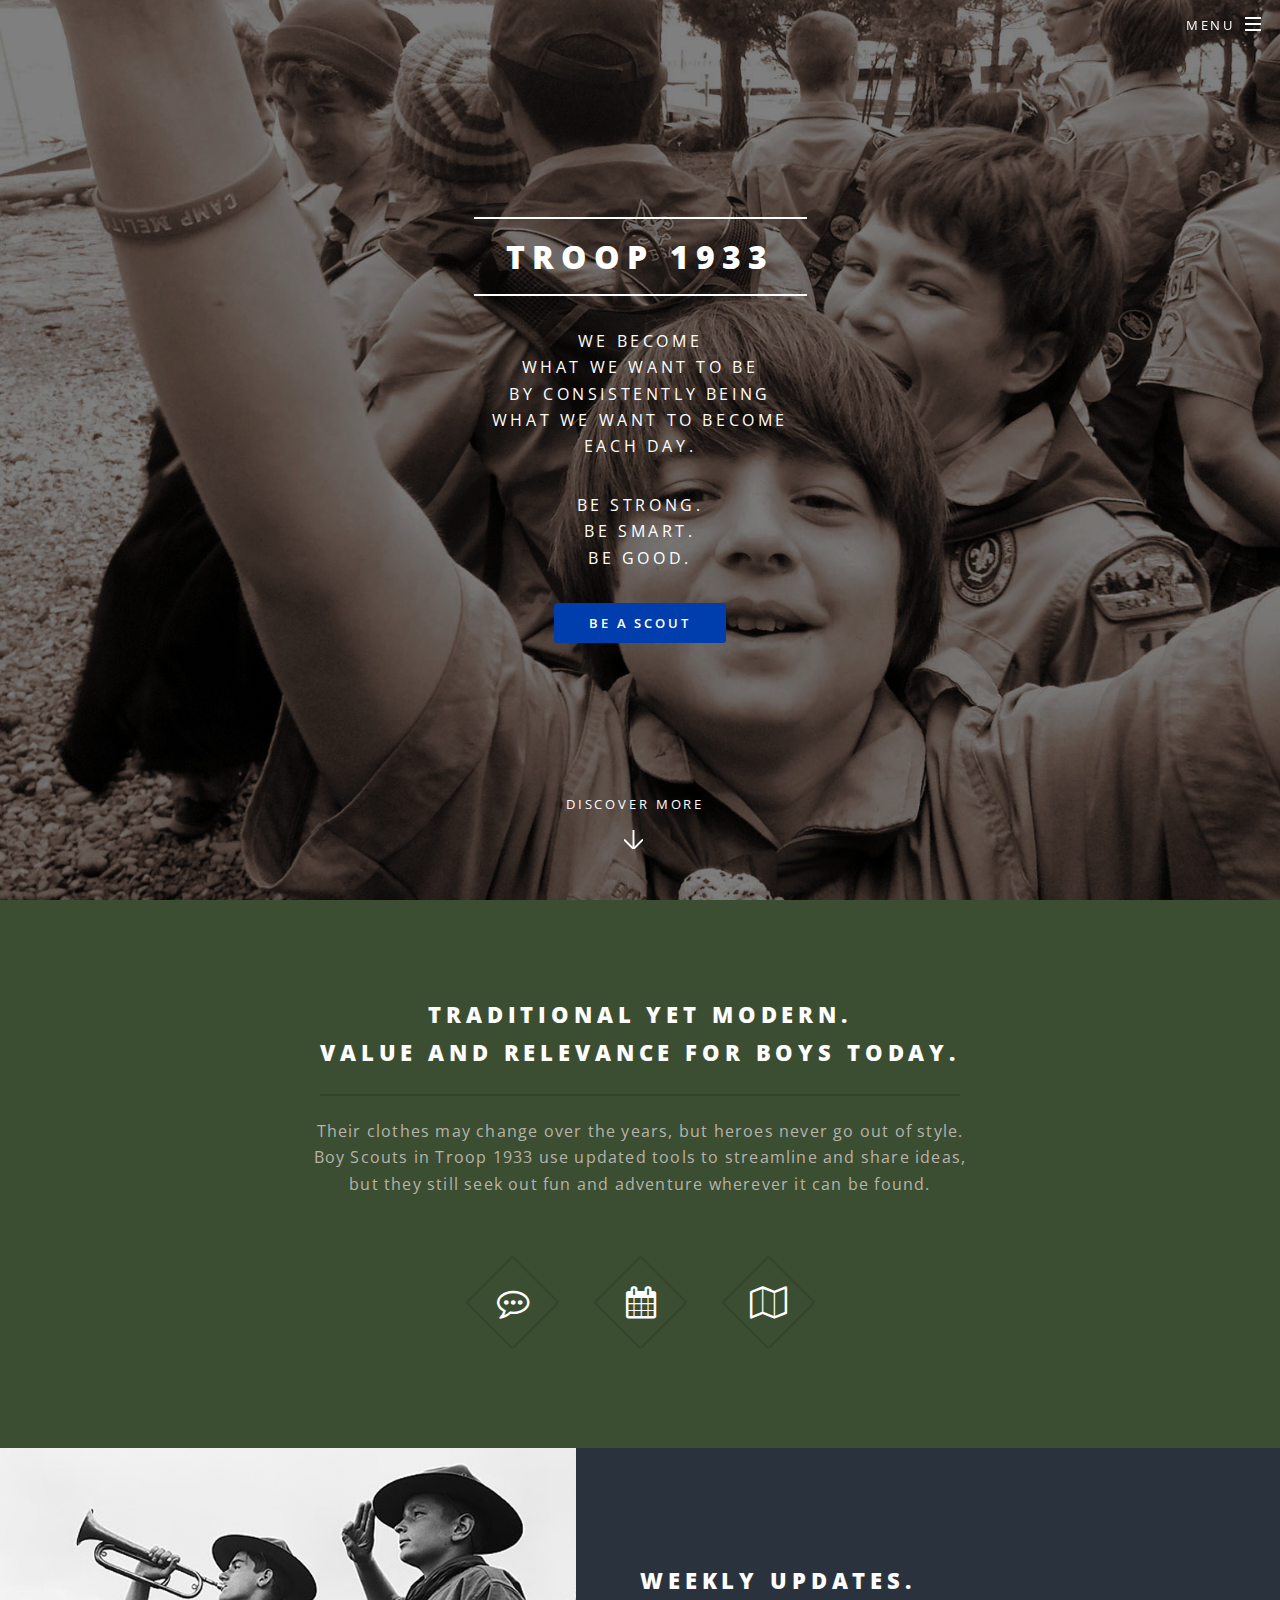
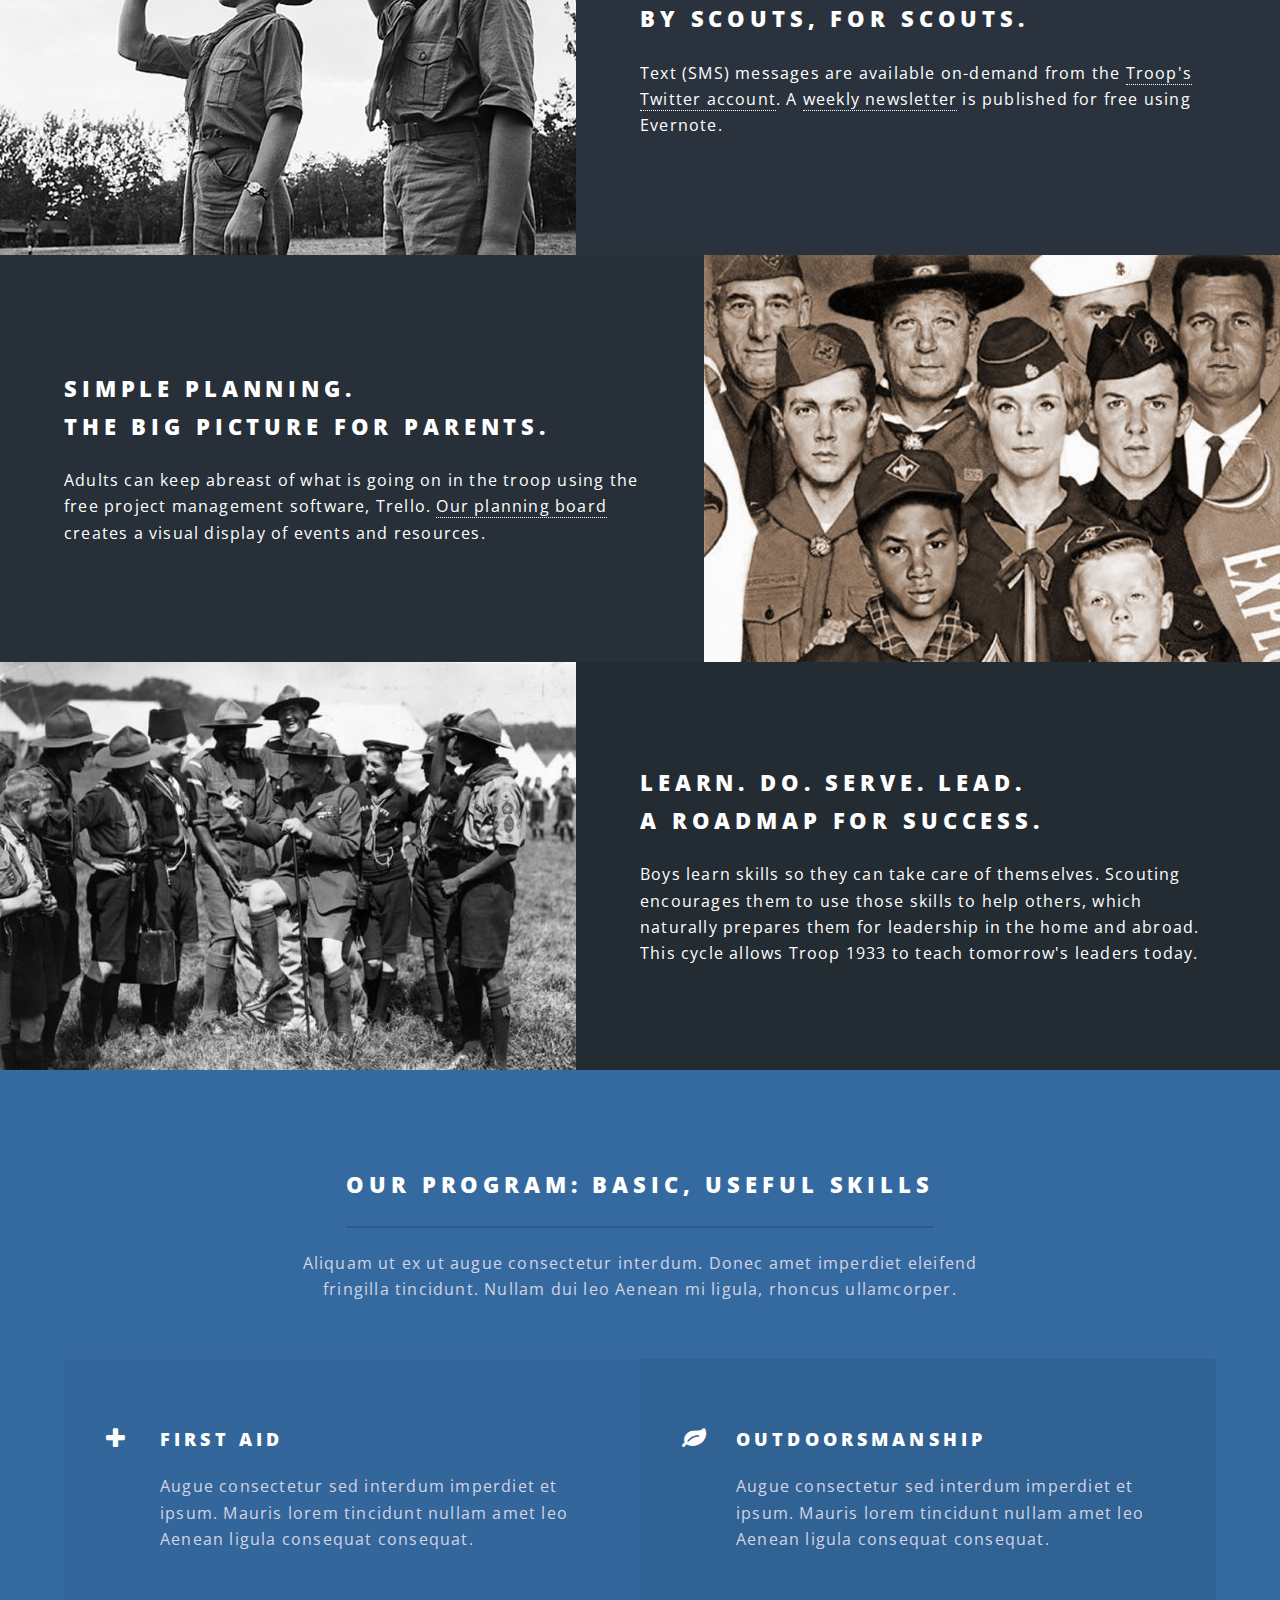
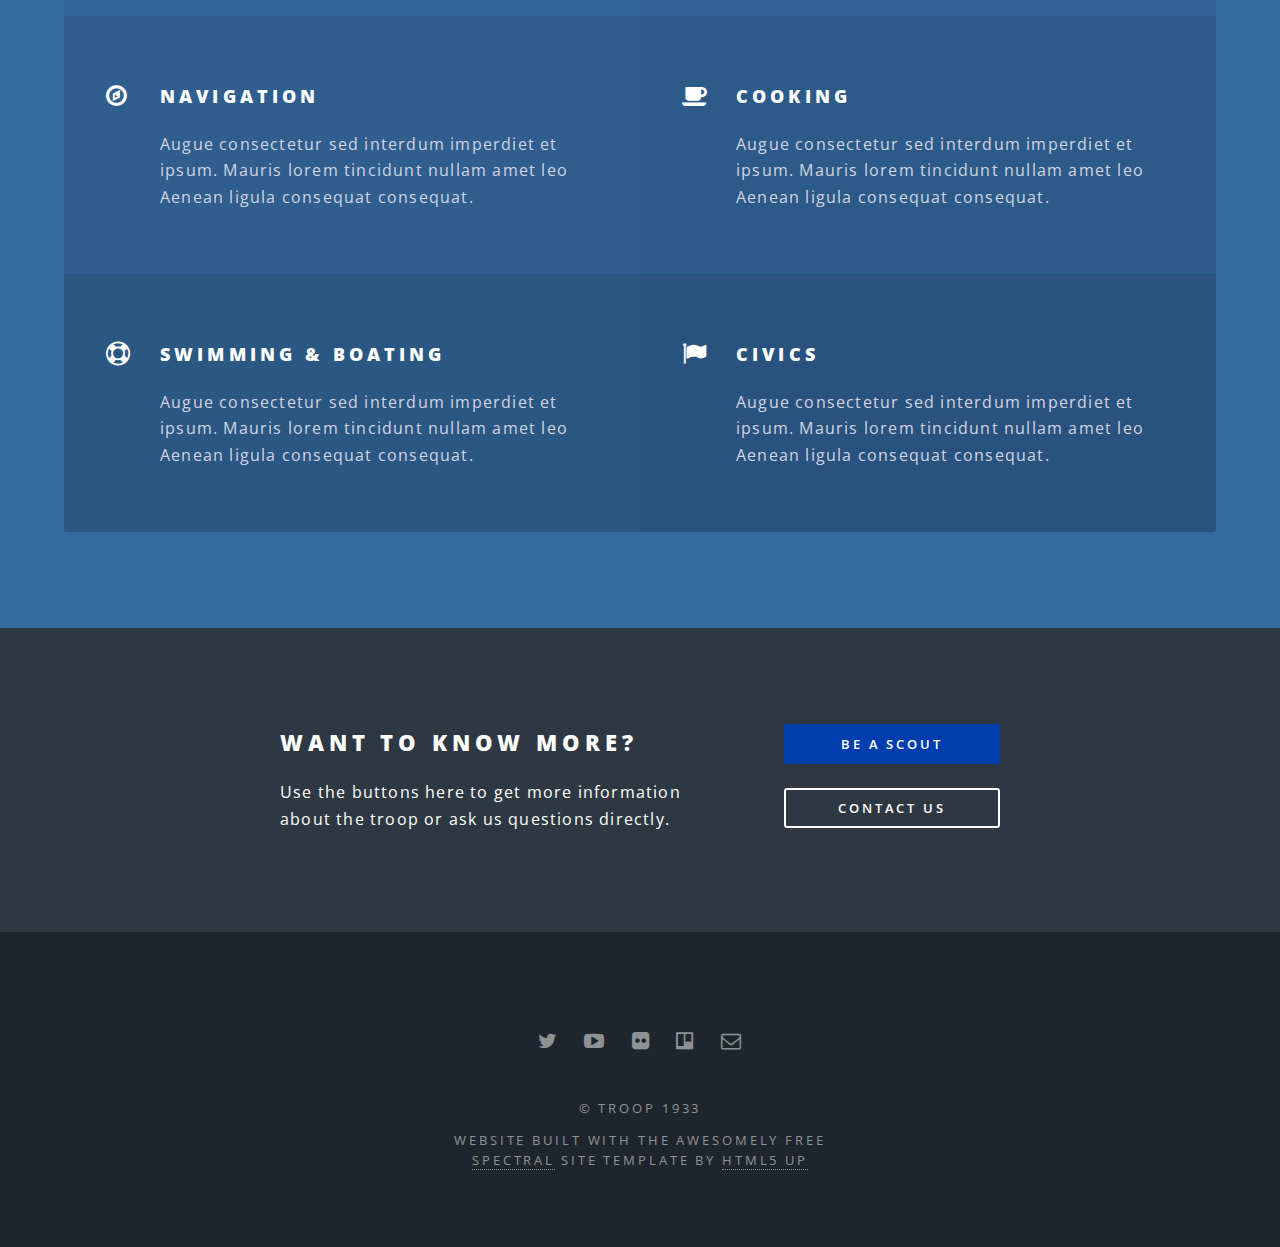
==== commit a1abcfcf: "Add files via upload" ====
--- a/index.html
+++ b/index.html
@@ -145,7 +145,7 @@
 						<div class="inner">
 							<header>
 								<h2>Want to know more?</h2>
-								<p>Aliquam ut ex ut augue consectetur interdum endrerit imperdiet amet eleifend fringilla.</p>
+								<p>Use the buttons here to get more information about the troop or ask us questions directly.</p>
 							</header>
 							<ul class="actions vertical">
 								<li><a href="members.html" class="button fit special">Be a Scout</a></li>
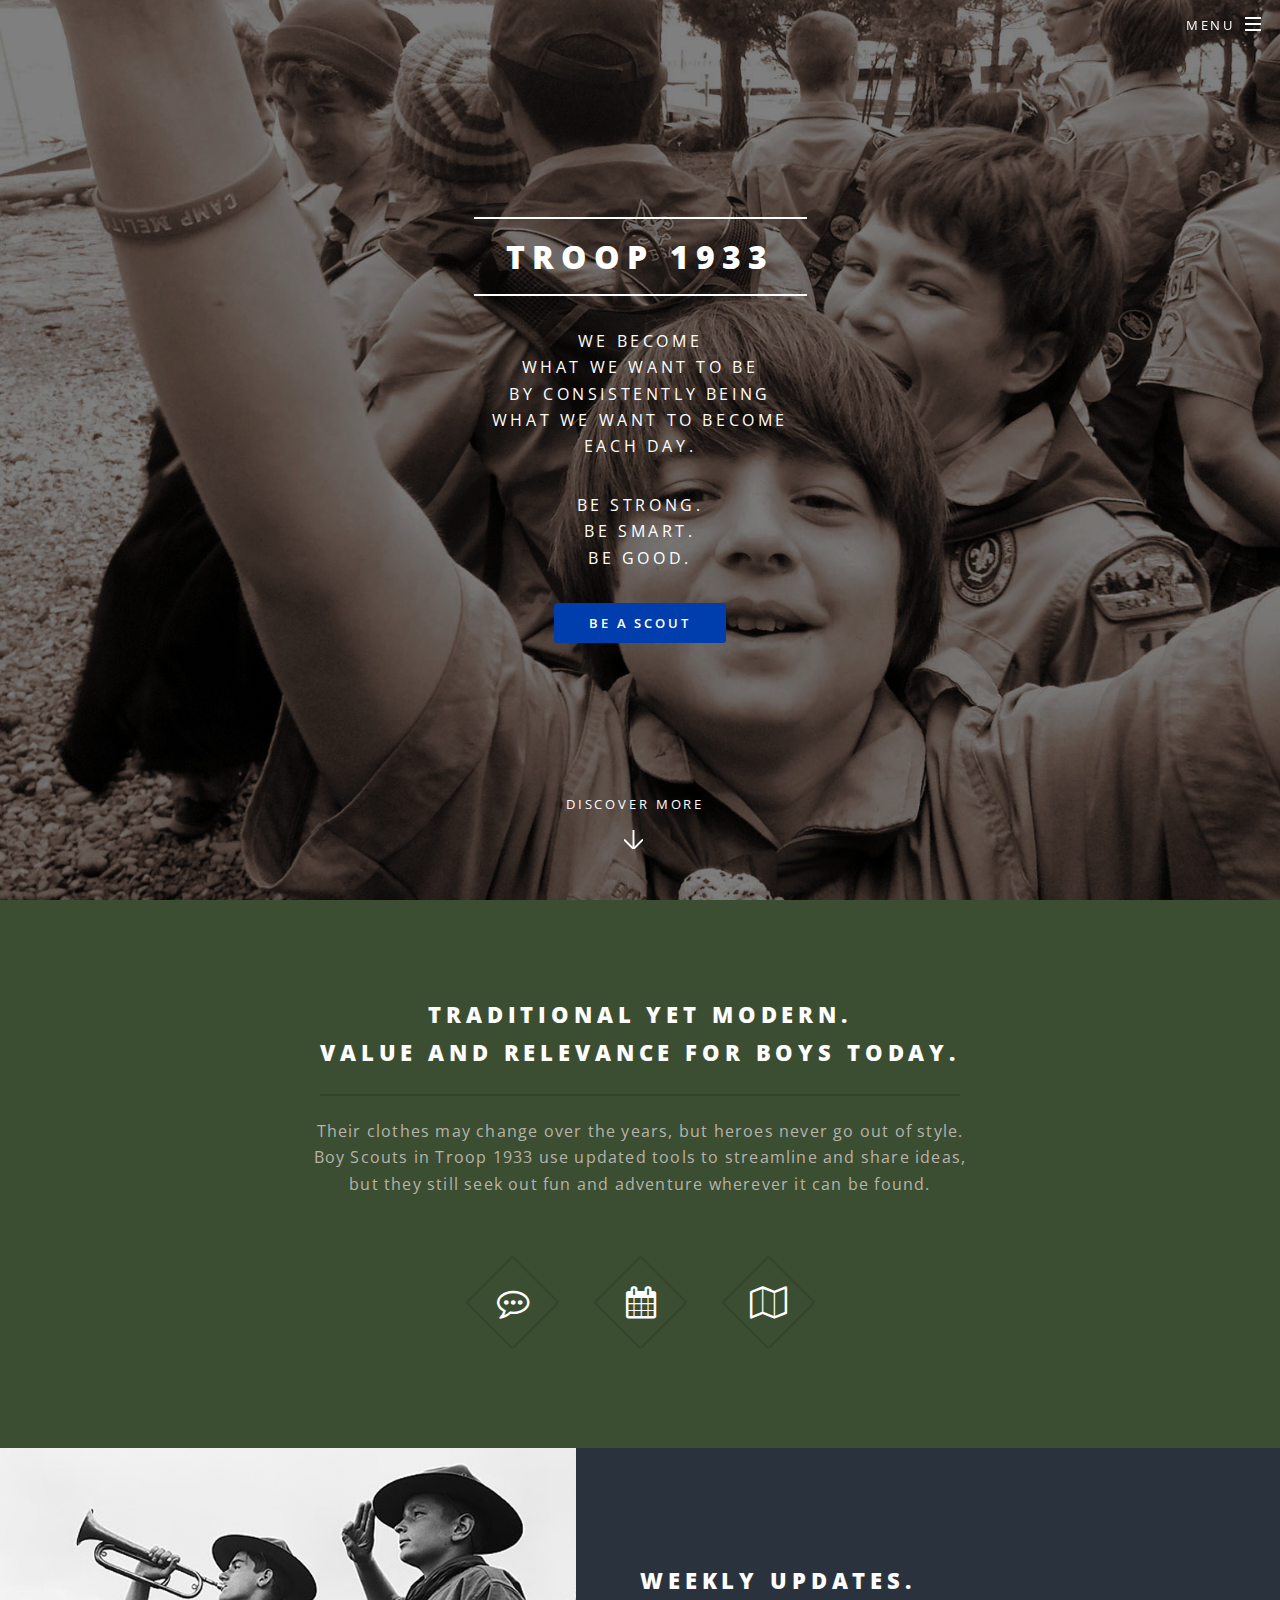
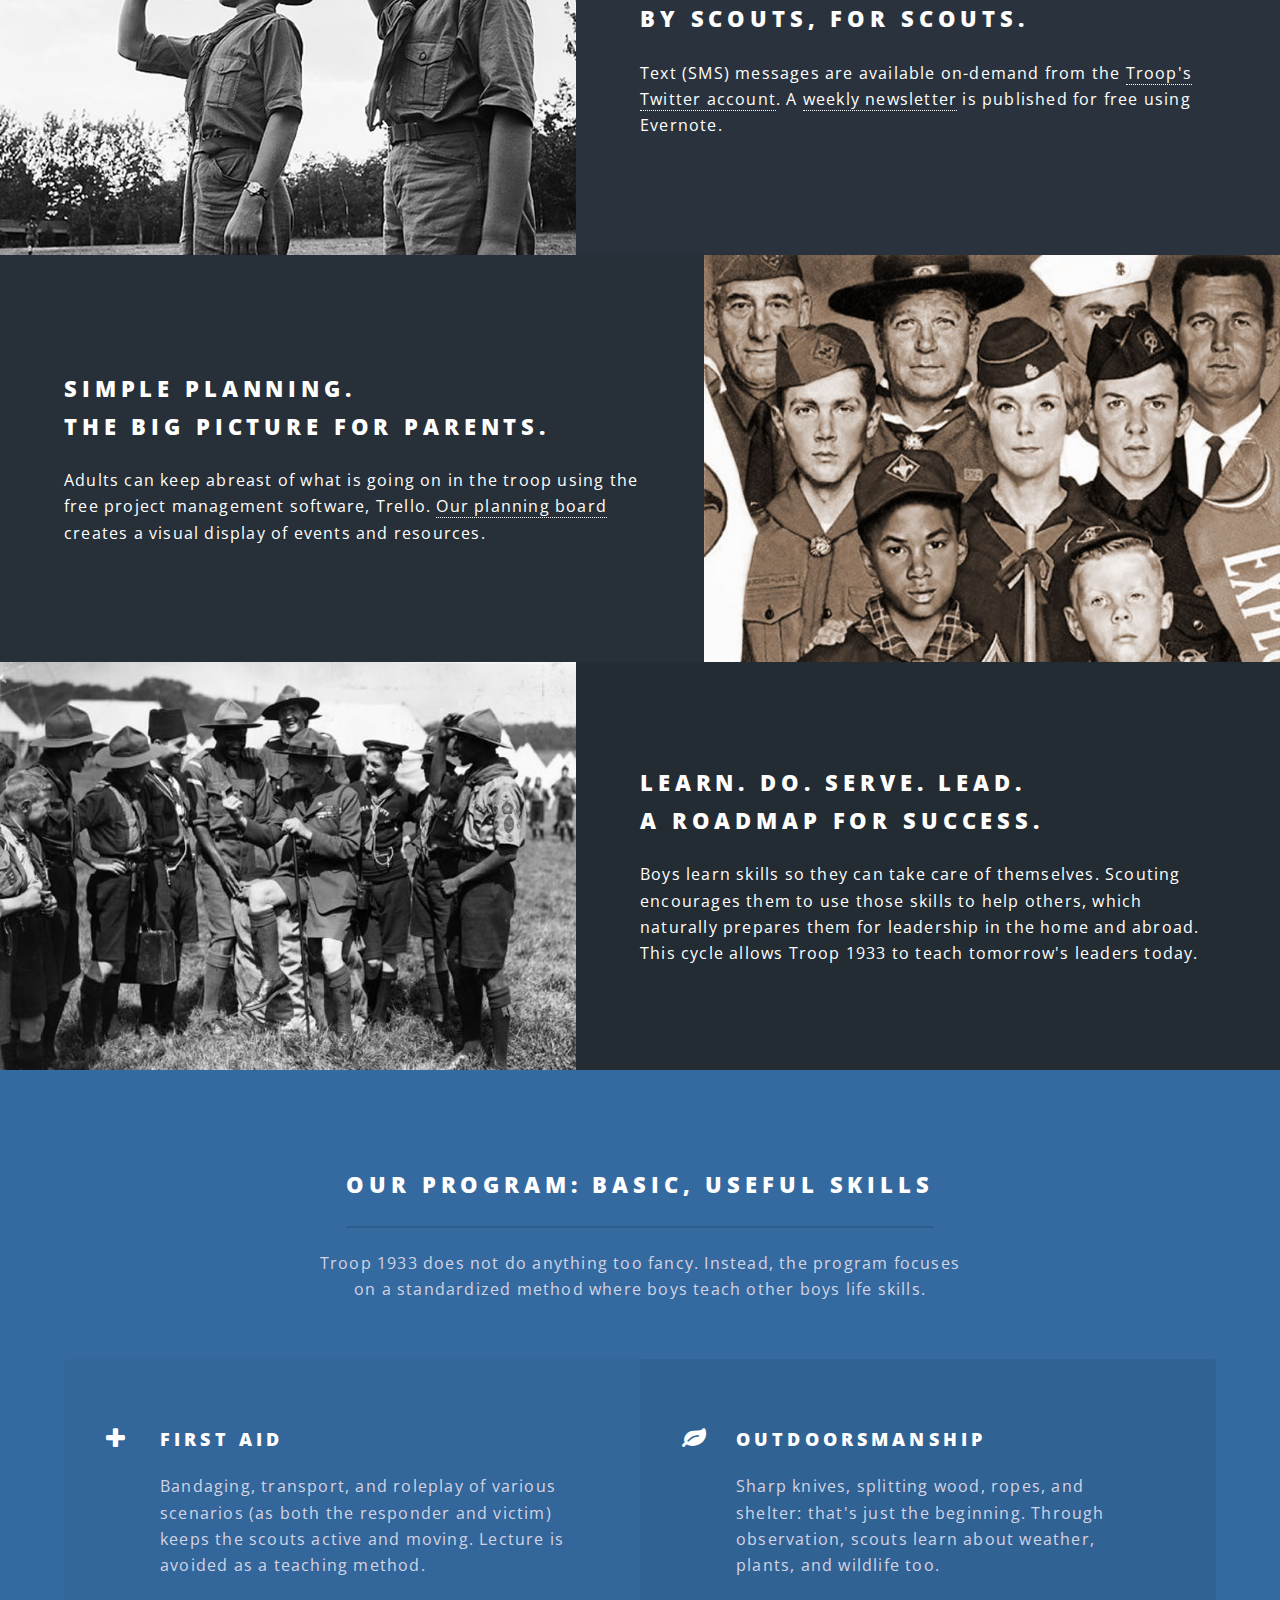
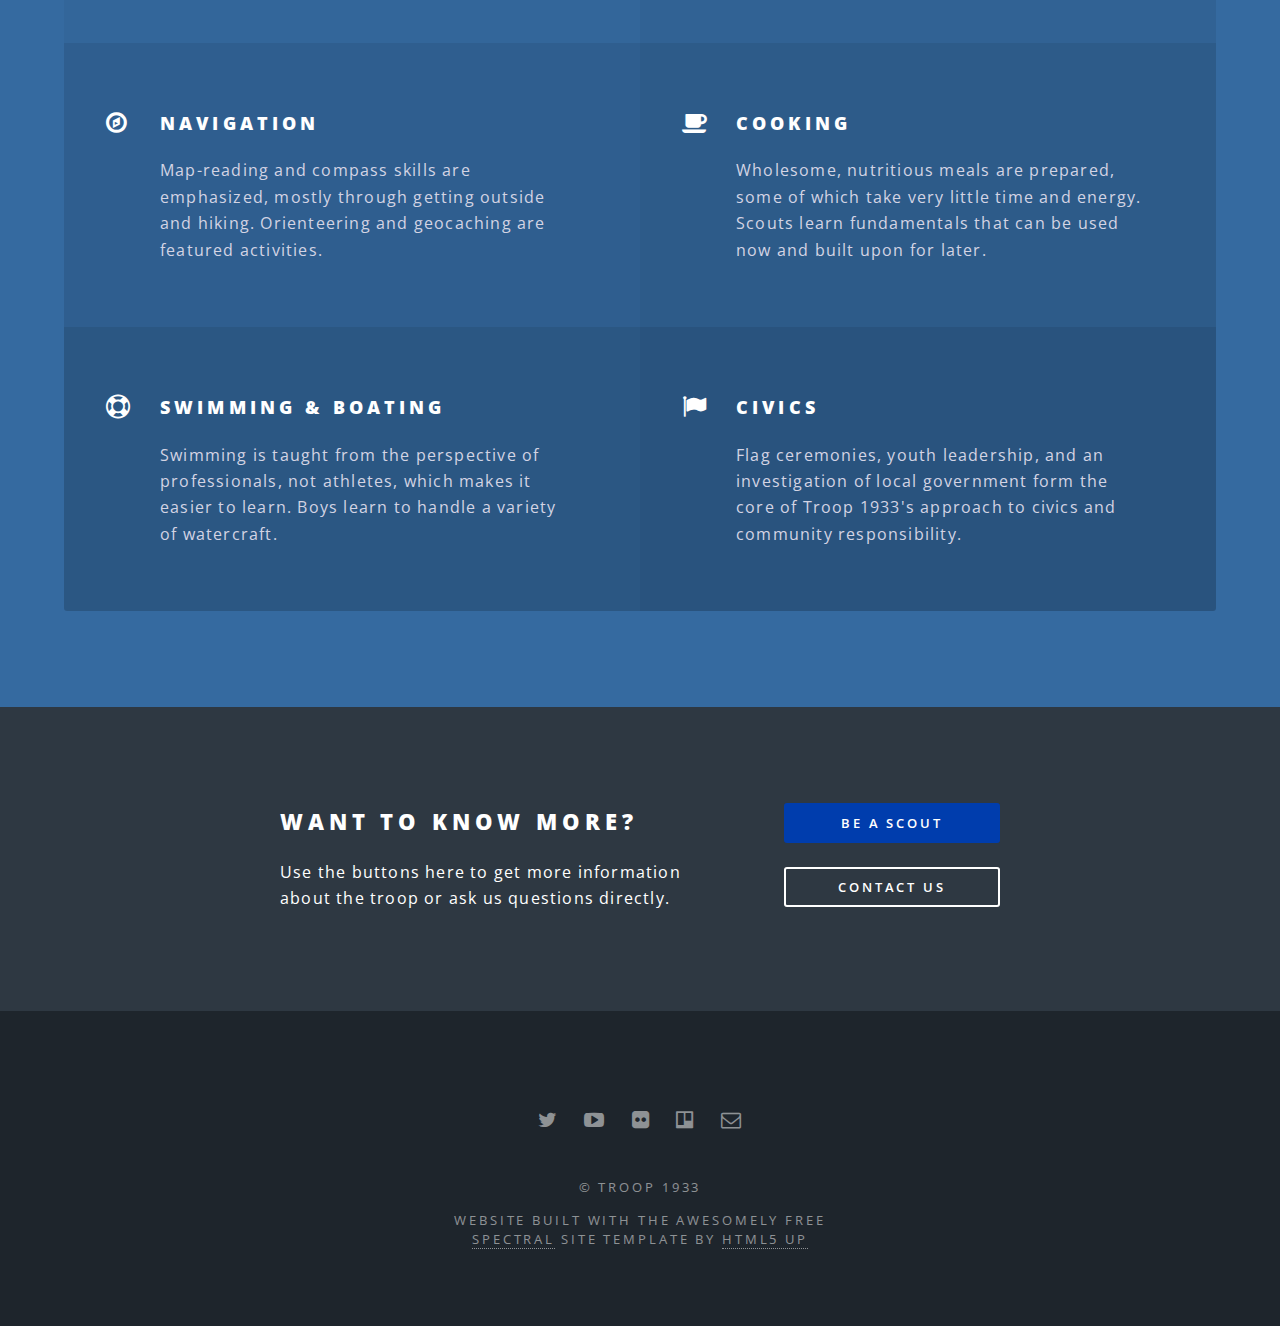
==== commit e012a935: "Add files via upload" ====
--- a/index.html
+++ b/index.html
@@ -108,33 +108,33 @@
 						<div class="inner">
 							<header class="major">
 								<h2>Our Program: Basic, Useful Skills</h2>
-								<p>Aliquam ut ex ut augue consectetur interdum. Donec amet imperdiet eleifend <br />
-								fringilla tincidunt. Nullam dui leo Aenean mi ligula, rhoncus ullamcorper.</p>
+								<p>Troop 1933 does not do anything too fancy. Instead, the program focuses <br />
+								on a standardized method where boys teach other boys life skills.</p>
 							</header>
 							<ul class="features">
 								<li class="icon fa-plus">
 									<h3>First Aid</h3>
-									<p>Augue consectetur sed interdum imperdiet et ipsum. Mauris lorem tincidunt nullam amet leo Aenean ligula consequat consequat.</p>
+									<p>Bandaging, transport, and roleplay of various scenarios (as both the responder and victim) keeps the scouts active and moving. Lecture is avoided as a teaching method.</p>
 								</li>
 								<li class="icon fa-leaf">
 									<h3>Outdoorsmanship</h3>
-									<p>Augue consectetur sed interdum imperdiet et ipsum. Mauris lorem tincidunt nullam amet leo Aenean ligula consequat consequat.</p>
+									<p>Sharp knives, splitting wood, ropes, and shelter: that's just the beginning. Through observation, scouts learn about weather, plants, and wildlife too.</p>
 								</li>
 								<li class="icon fa-compass">
 									<h3>Navigation</h3>
-									<p>Augue consectetur sed interdum imperdiet et ipsum. Mauris lorem tincidunt nullam amet leo Aenean ligula consequat consequat.</p>
+									<p>Map-reading and compass skills are emphasized, mostly through getting outside and hiking. Orienteering and geocaching are featured activities.</p>
 								</li>
 								<li class="icon fa-coffee">
 									<h3>Cooking</h3>
-									<p>Augue consectetur sed interdum imperdiet et ipsum. Mauris lorem tincidunt nullam amet leo Aenean ligula consequat consequat.</p>
+									<p>Wholesome, nutritious meals are prepared, some of which take very little time and energy. Scouts learn fundamentals that can be used now and built upon for later.</p>
 								</li>
 								<li class="icon fa-life-ring">
 									<h3>Swimming & Boating</h3>
-									<p>Augue consectetur sed interdum imperdiet et ipsum. Mauris lorem tincidunt nullam amet leo Aenean ligula consequat consequat.</p>
+									<p>Swimming is taught from the perspective of professionals, not athletes, which makes it easier to learn. Boys learn to handle a variety of watercraft.</p>
 								</li>
 								<li class="icon fa-flag">
 									<h3>Civics</h3>
-									<p>Augue consectetur sed interdum imperdiet et ipsum. Mauris lorem tincidunt nullam amet leo Aenean ligula consequat consequat.</p>
+									<p>Flag ceremonies, youth leadership, and an investigation of local government form the core of Troop 1933's approach to civics and community responsibility.</p>
 								</li>
 							</ul>
 						</div>
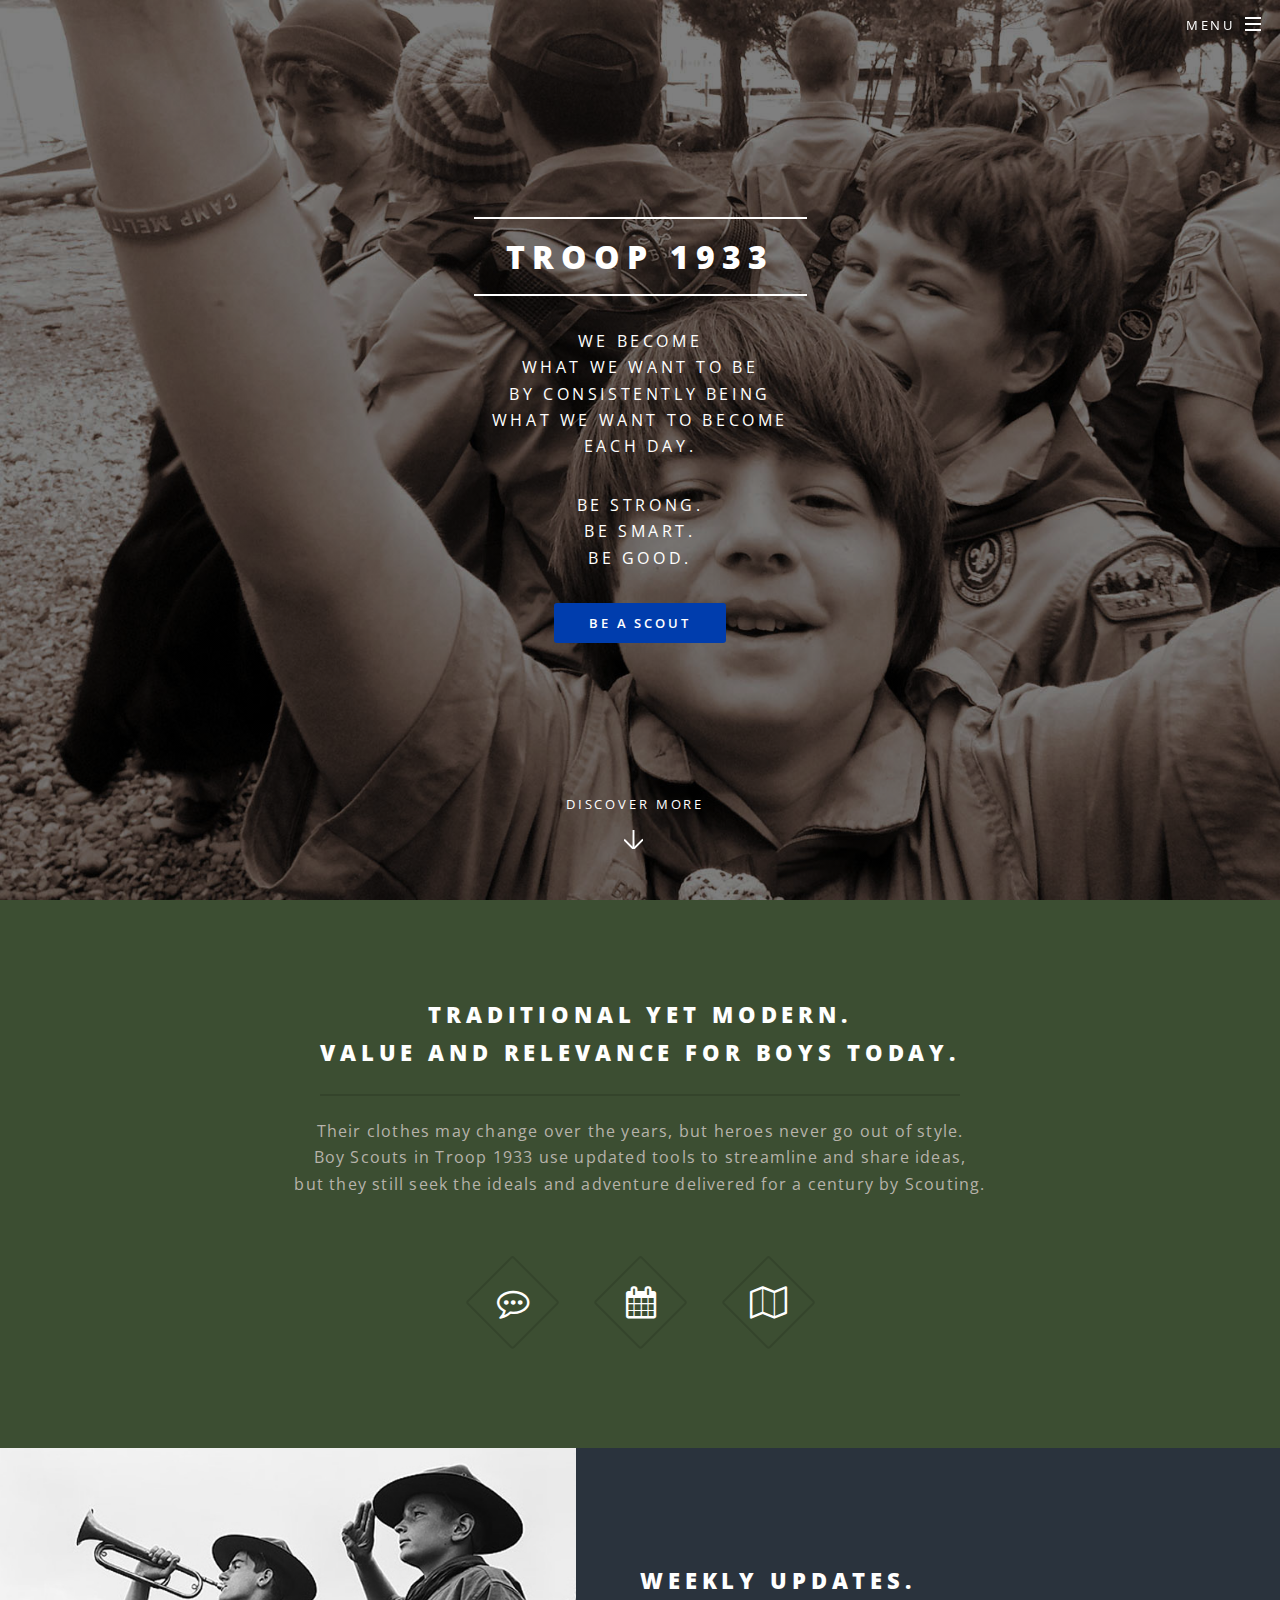
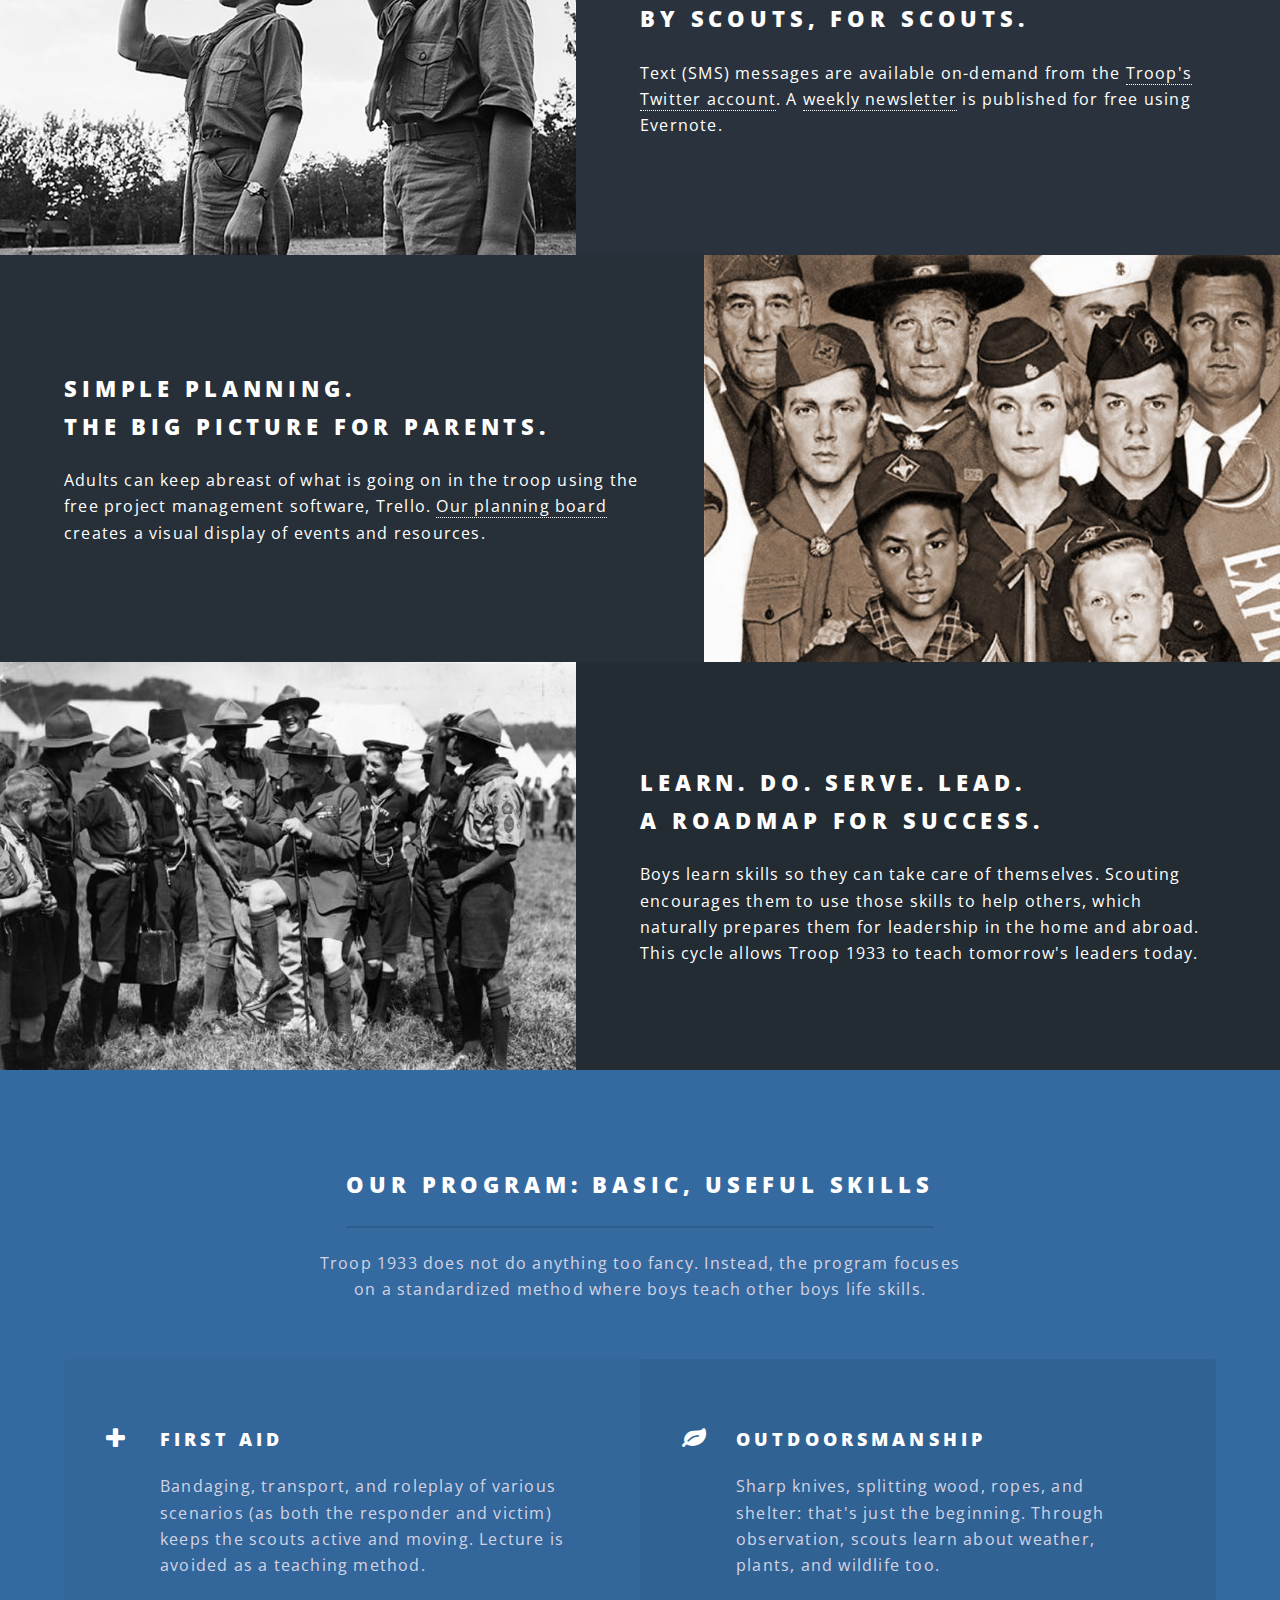
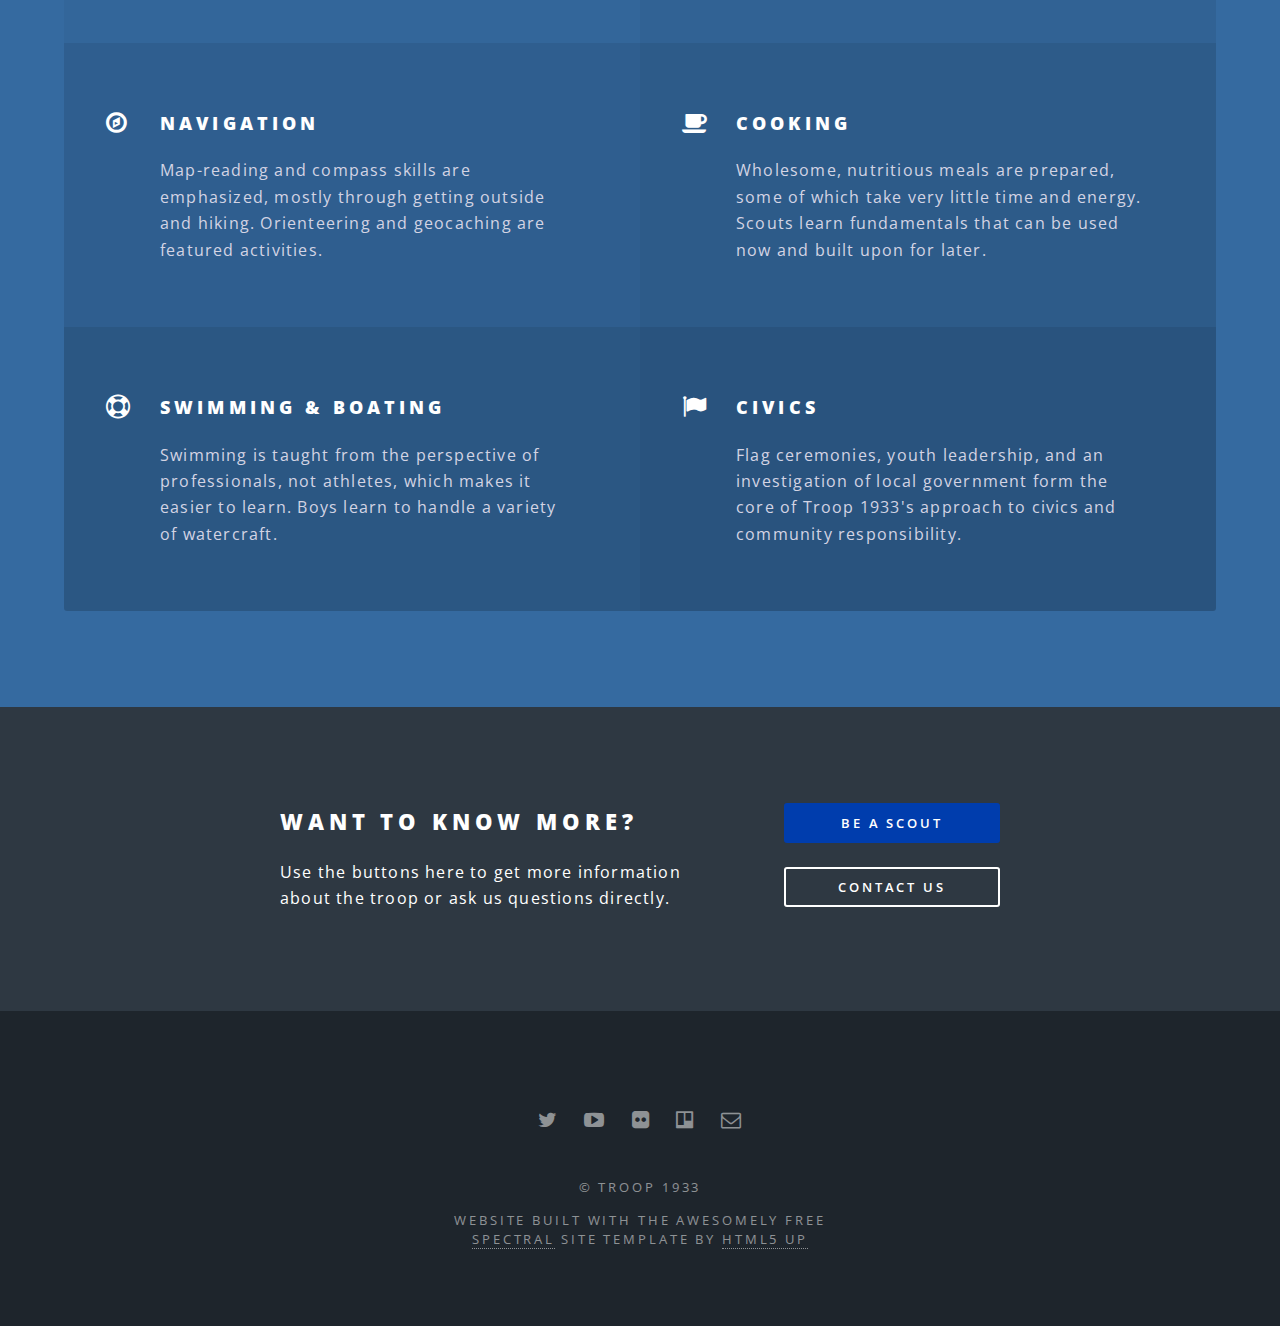
==== commit f8a9d01c: "Add files via upload" ====
--- a/index.html
+++ b/index.html
@@ -68,7 +68,7 @@
 								Value and Relevance for Boys Today.</h2>
 								<p>Their clothes may change over the years, but heroes never go out of style. <br />
 								Boy Scouts in Troop 1933 use updated tools to streamline and share ideas, <br />
-								but they still seek out fun and adventure wherever it can be found.</p>
+								but they still seek the ideals and adventure delivered for a century by Scouting.</p>
 							</header>
 							<ul class="icons major">
 								<li><span class="icon fa-commenting-o major style1"><span class="label">Lorem</span></span></li>
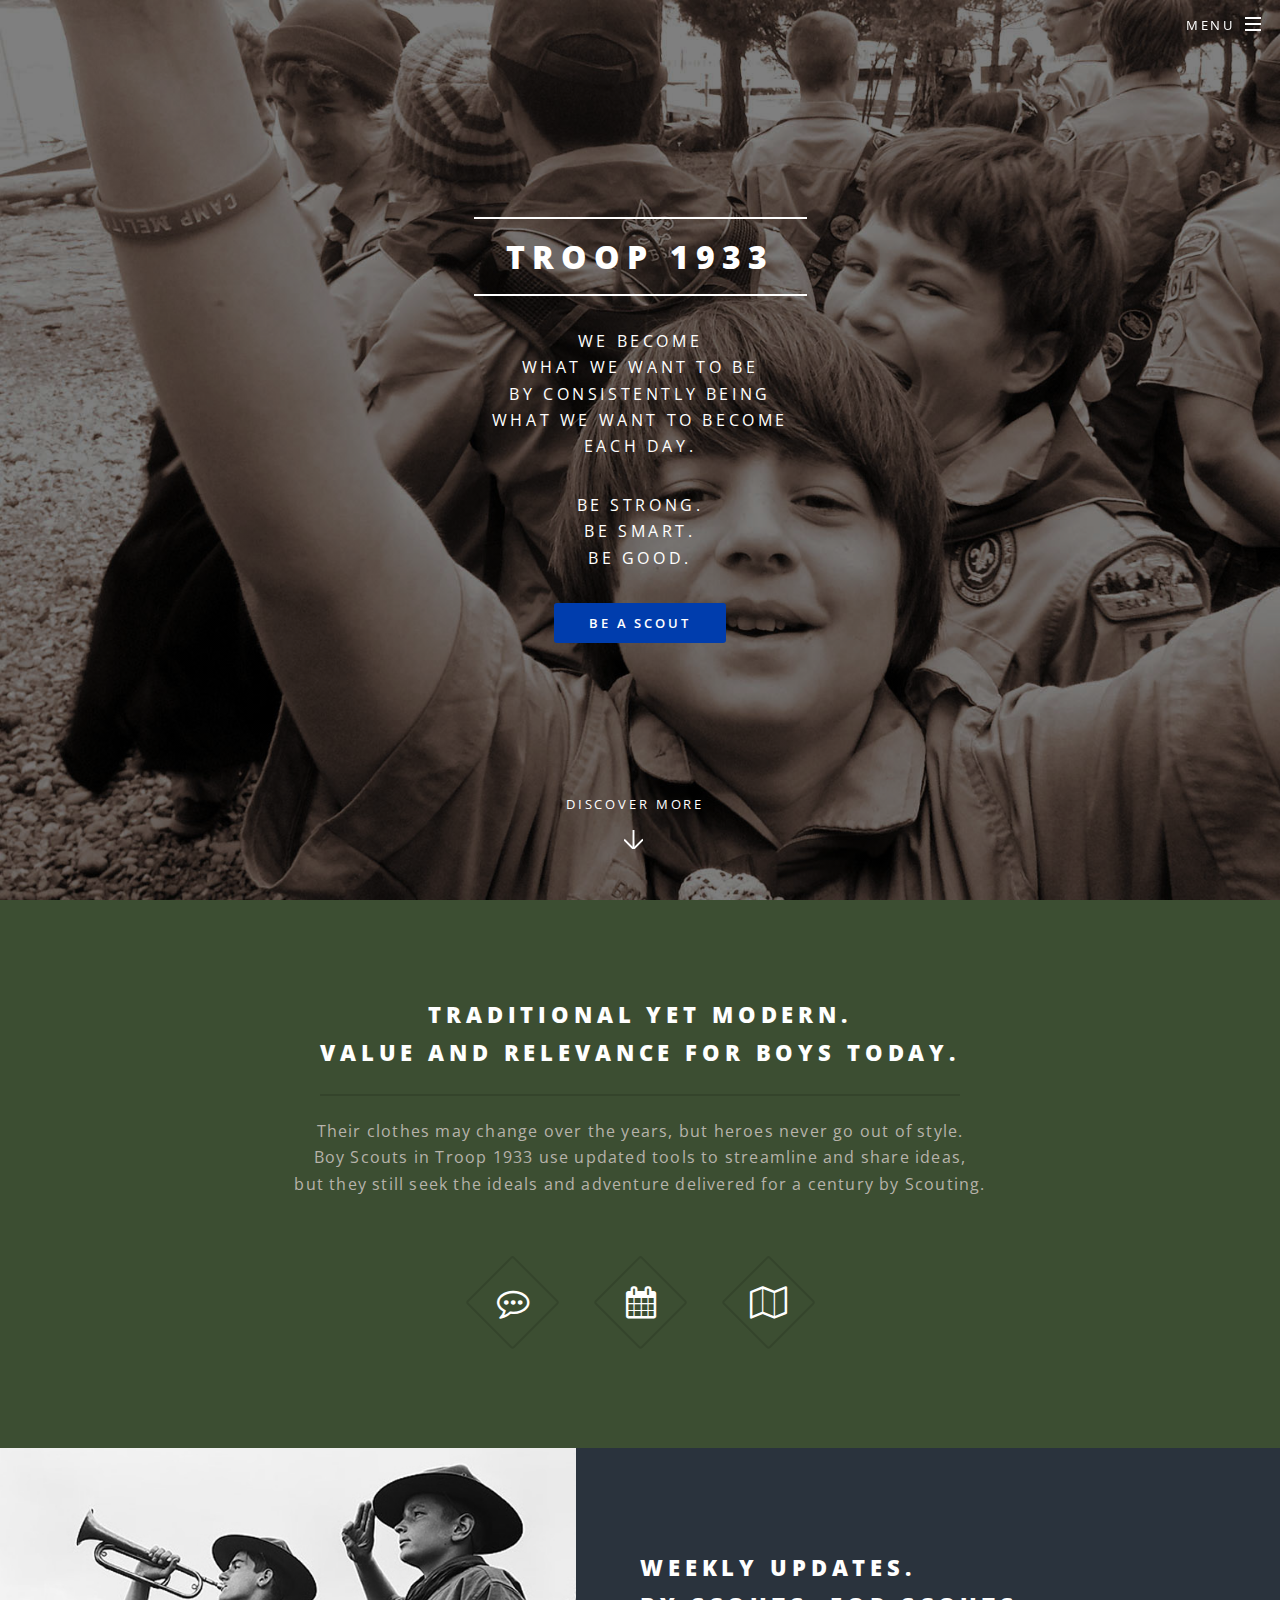
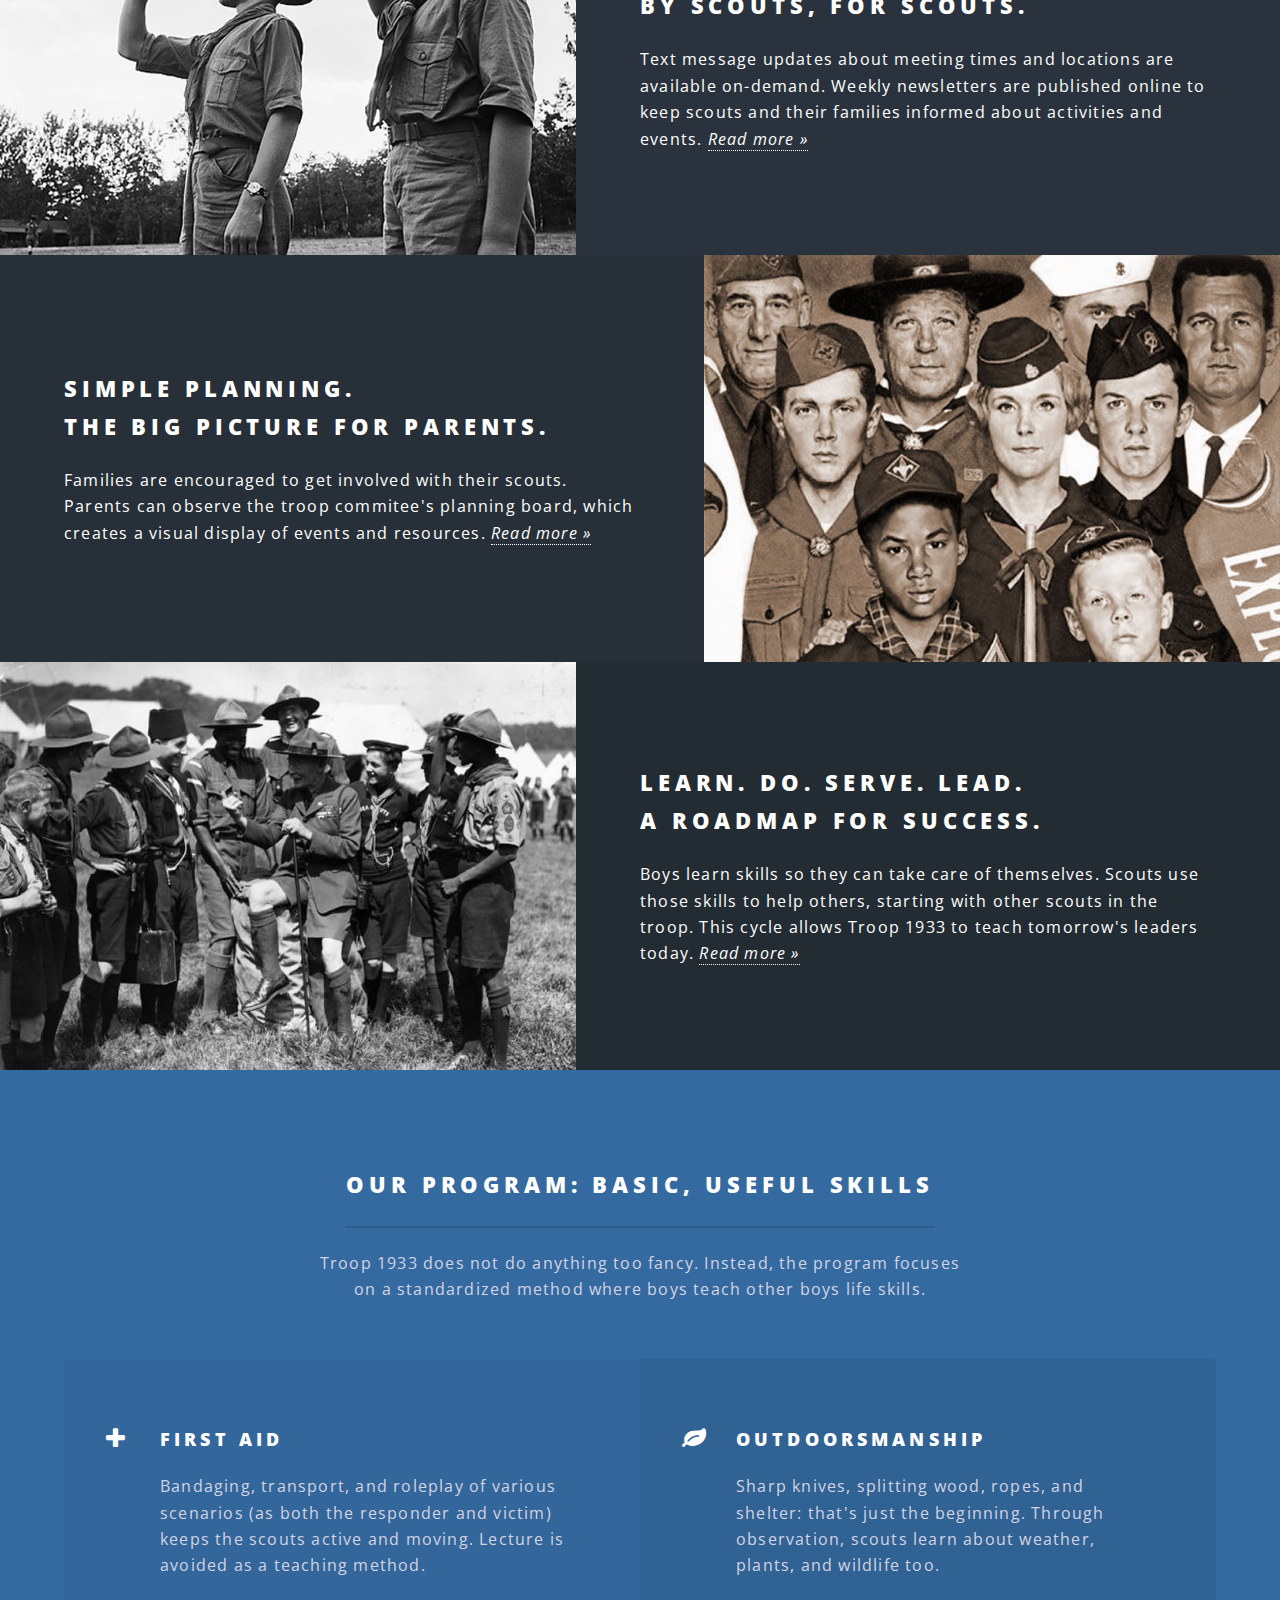
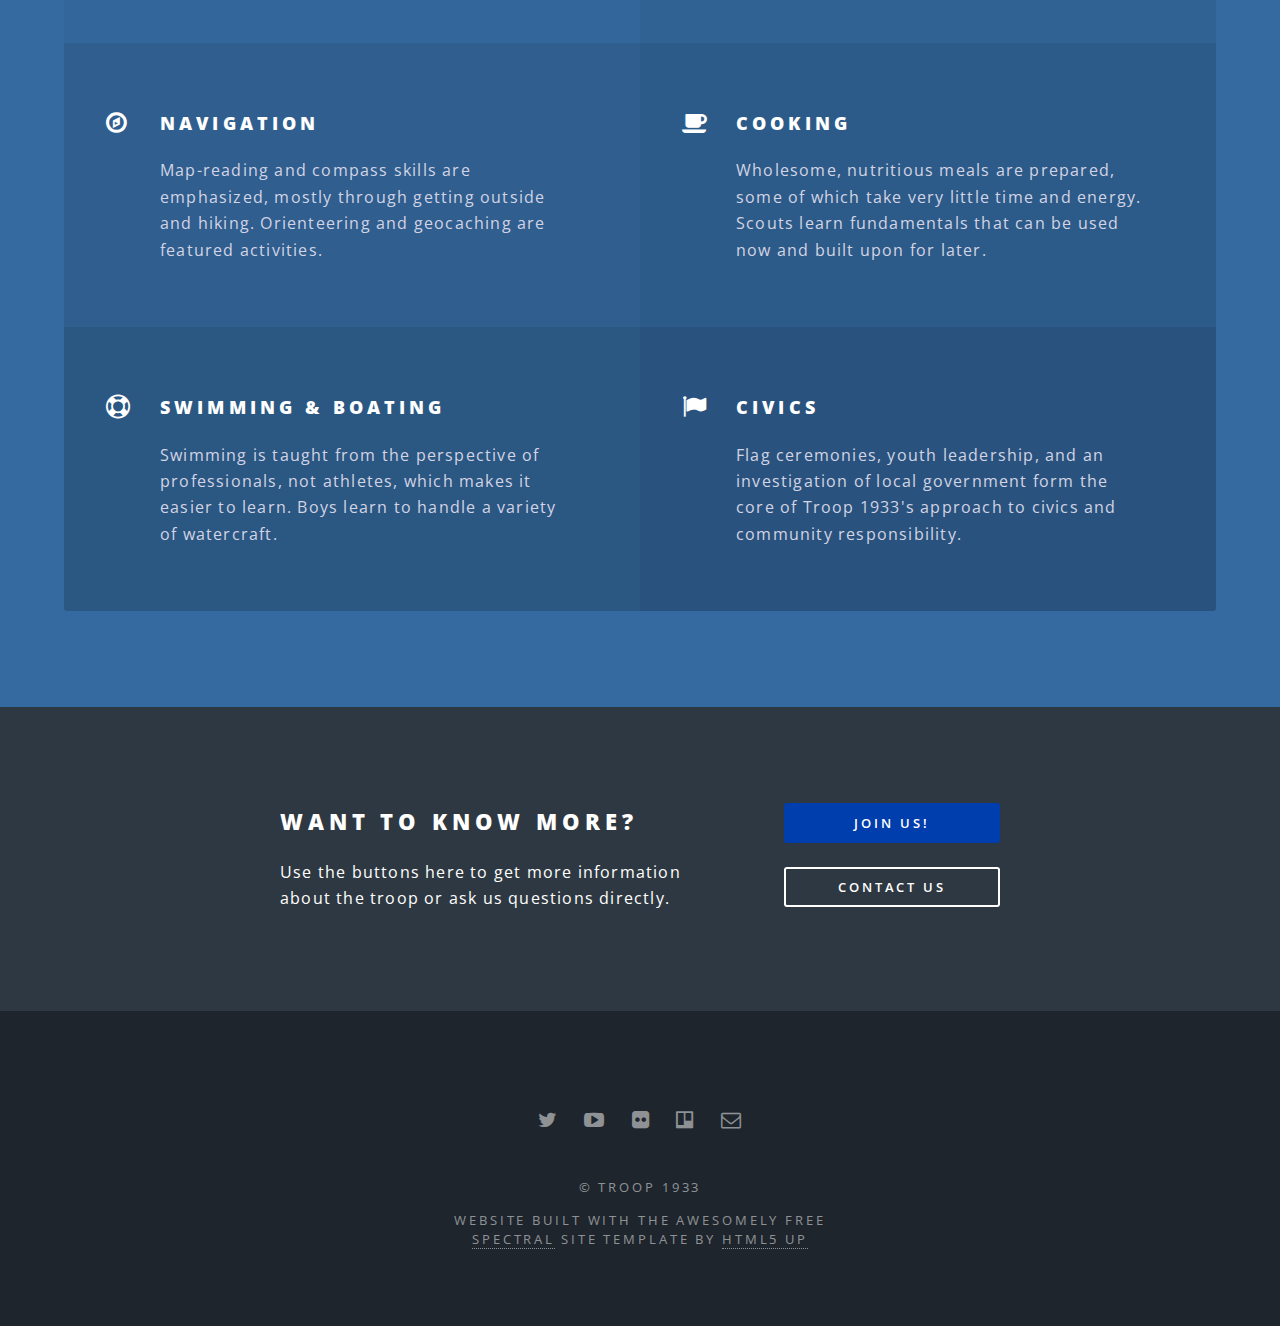
==== commit 955e4ff1: "Add files via upload" ====
--- a/index.html
+++ b/index.html
@@ -30,12 +30,10 @@
 										<ul>
 											<li><a href="index.html">Home</a></li>
 											<li><a href="contact.html">Contact Us</a></li>
-											<li><a href="members.html">How to Join</a></li>
-											<li><a href="about.html">About Troop 1933</a></li>
-											<li><a href="media.html">Photos & Videos</a></li>
-											<li><a href="maps.html">Maps & Directions</a></li>
-											<li><a href="partners.html">Service Partners</a></li>
-											<li><a href="scoutmaster.html">Scoutmaster Minute</a></li>
+											<li><a href="join.html">How to Join</a></li>
+											<li><a href="media.html">Multimedia</a></li>
+											<li><a href="weekly.html">Weekly Updates</a></li>
+											<li><a href="planning.html">Planning</a></li>
 										</ul>
 									</div>
 								</li>
@@ -54,7 +52,7 @@
 							   each day.</p>			   
 							<p>Be strong.<br />Be smart.<br />Be good.</p>
 							<ul class="actions">
-								<li><a href="members.html" class="button special">Be a Scout</a></li>
+								<li><a href="join.html" class="button special">Be a Scout</a></li>
 							</ul>
 						</div>
 						<a href="#one" class="more scrolly">Discover More</a>
@@ -84,21 +82,21 @@
 							<div class="image"><img src="images/pic01.jpg" alt="" /></div><div class="content">
 								<h2>Weekly Updates. <br />
 								By Scouts, For Scouts.</h2>
-								<p>Text (SMS) messages are available on-demand from the <a href="https://twitter.com/troop1933" target="_blank">Troop's Twitter account</a>. A <a href="http://tiny.cc/1933weekly/" target="_blank">weekly newsletter</a> is published for free using Evernote.</p>
+								<p>Text message updates about meeting times and locations are available on-demand. Weekly newsletters are published online to keep scouts and their families informed about activities and events. <a href="weekly.html"><i>Read more &raquo;</i></a></p>
 							</div>
 						</section>
 						<section class="spotlight">
 							<div class="image"><img src="images/pic02.jpg" alt="" /></div><div class="content">
 								<h2>Simple Planning.<br />
 								The Big Picture for Parents.</h2>
-								<p>Adults can keep abreast of what is going on in the troop using the free project management software, Trello. <a href="https://trello.com/b/81URx94G" target="_blank">Our planning board</a> creates a visual display of events and resources.</p>
+								<p>Families are encouraged to get involved with their scouts. Parents can observe the troop commitee's planning board, which creates a visual display of events and resources. <a href="planning.html"><i>Read more &raquo;</i></a></p>
 							</div>
 						</section>
 						<section class="spotlight">
 							<div class="image"><img src="images/pic03.jpg" alt="" /></div><div class="content">
 								<h2>Learn. Do. Serve. Lead. <br />
 								A Roadmap for Success.</h2>
-								<p>Boys learn skills so they can take care of themselves. Scouting encourages them to use those skills to help others, which naturally prepares them for leadership in the home and abroad. This cycle allows Troop 1933 to teach tomorrow's leaders today.</p>
+								<p>Boys learn skills so they can take care of themselves. Scouts use those skills to help others, starting with other scouts in the troop. This cycle allows Troop 1933 to teach tomorrow's leaders today. <a href="media.html"><i>Read more &raquo;</i></a></p>
 							</div>
 						</section>
 					</section>
@@ -148,7 +146,7 @@
 								<p>Use the buttons here to get more information about the troop or ask us questions directly.</p>
 							</header>
 							<ul class="actions vertical">
-								<li><a href="members.html" class="button fit special">Be a Scout</a></li>
+								<li><a href="join.html" class="button fit special">Join Us!</a></li>
 								<li><a href="contact.html" class="button fit">Contact Us</a></li>
 							</ul>
 						</div>
--- a/assets/css/main.css
+++ b/assets/css/main.css
@@ -3629,17 +3629,48 @@
 
 	#main > header {
 		padding: 12em 0 10em 0 ;
-		background-image: -moz-linear-gradient(top, rgba(0,0,0,0.5), rgba(0,0,0,0.5)), url("../../images/banner.jpg");
-		background-image: -webkit-linear-gradient(top, rgba(0,0,0,0.5), rgba(0,0,0,0.5)), url("../../images/banner.jpg");
-		background-image: -ms-linear-gradient(top, rgba(0,0,0,0.5), rgba(0,0,0,0.5)), url("../../images/banner.jpg");
-		background-image: linear-gradient(top, rgba(0,0,0,0.5), rgba(0,0,0,0.5)), url("../../images/banner.jpg");
 		background-attachment: fixed;
 		background-position: center center;
 		background-repeat: no-repeat;
 		background-size: cover;
 		text-align: center;
 	}
-
+	
+	#main > header {
+		background-image: -moz-linear-gradient(top, rgba(0,0,0,0.5), rgba(0,0,0,0.5)), url("../../images/banner.jpg");
+		background-image: -webkit-linear-gradient(top, rgba(0,0,0,0.5), rgba(0,0,0,0.5)), url("../../images/banner.jpg");
+		background-image: -ms-linear-gradient(top, rgba(0,0,0,0.5), rgba(0,0,0,0.5)), url("../../images/banner.jpg");
+		background-image: linear-gradient(top, rgba(0,0,0,0.5), rgba(0,0,0,0.5)), url("../../images/banner.jpg");
+	}
+	
+	#main > header.hPic2 {
+		background-image: -moz-linear-gradient(top, rgba(0,0,0,0.5), rgba(0,0,0,0.5)), url("../../images/banner2.jpg");
+		background-image: -webkit-linear-gradient(top, rgba(0,0,0,0.5), rgba(0,0,0,0.5)), url("../../images/banner2.jpg");
+		background-image: -ms-linear-gradient(top, rgba(0,0,0,0.5), rgba(0,0,0,0.5)), url("../../images/banner2.jpg");
+		background-image: linear-gradient(top, rgba(0,0,0,0.5), rgba(0,0,0,0.5)), url("../../images/banner2.jpg");
+	}
+
+	#main > header.hPic3 {
+		background-image: -moz-linear-gradient(top, rgba(0,0,0,0.5), rgba(0,0,0,0.5)), url("../../images/banner3.jpg");
+		background-image: -webkit-linear-gradient(top, rgba(0,0,0,0.5), rgba(0,0,0,0.5)), url("../../images/banner3.jpg");
+		background-image: -ms-linear-gradient(top, rgba(0,0,0,0.5), rgba(0,0,0,0.5)), url("../../images/banner3.jpg");
+		background-image: linear-gradient(top, rgba(0,0,0,0.5), rgba(0,0,0,0.5)), url("../../images/banner3.jpg");
+	}
+
+	#main > header.hPic4 {
+		background-image: -moz-linear-gradient(top, rgba(0,0,0,0.5), rgba(0,0,0,0.5)), url("../../images/banner4.jpg");
+		background-image: -webkit-linear-gradient(top, rgba(0,0,0,0.5), rgba(0,0,0,0.5)), url("../../images/banner4.jpg");
+		background-image: -ms-linear-gradient(top, rgba(0,0,0,0.5), rgba(0,0,0,0.5)), url("../../images/banner4.jpg");
+		background-image: linear-gradient(top, rgba(0,0,0,0.5), rgba(0,0,0,0.5)), url("../../images/banner4.jpg");
+	}
+
+	#main > header.hPic5 {
+		background-image: -moz-linear-gradient(top, rgba(0,0,0,0.5), rgba(0,0,0,0.5)), url("../../images/banner5.jpg");
+		background-image: -webkit-linear-gradient(top, rgba(0,0,0,0.5), rgba(0,0,0,0.5)), url("../../images/banner5.jpg");
+		background-image: -ms-linear-gradient(top, rgba(0,0,0,0.5), rgba(0,0,0,0.5)), url("../../images/banner5.jpg");
+		background-image: linear-gradient(top, rgba(0,0,0,0.5), rgba(0,0,0,0.5)), url("../../images/banner5.jpg");
+	}	
+	
 		#main > header h2 {
 			font-size: 1.75em;
 			margin: 0 0 0.5em 0;
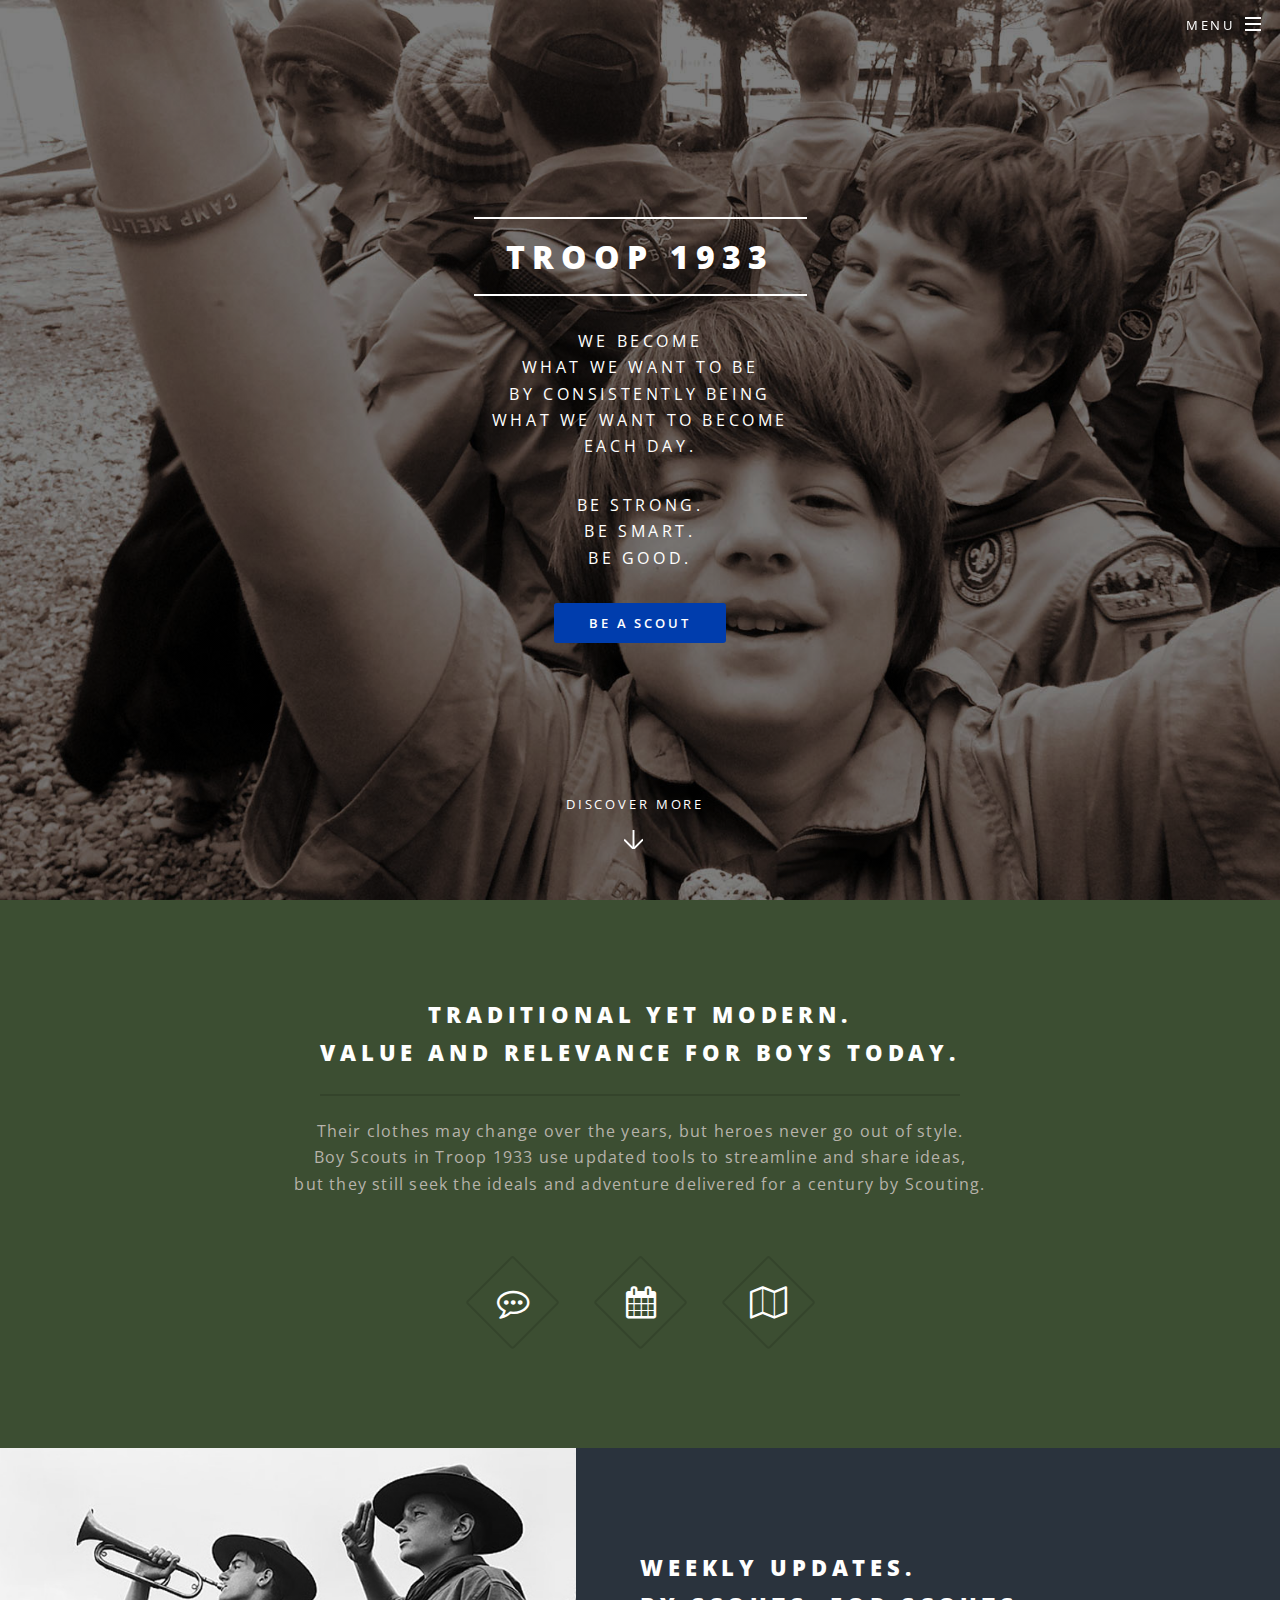
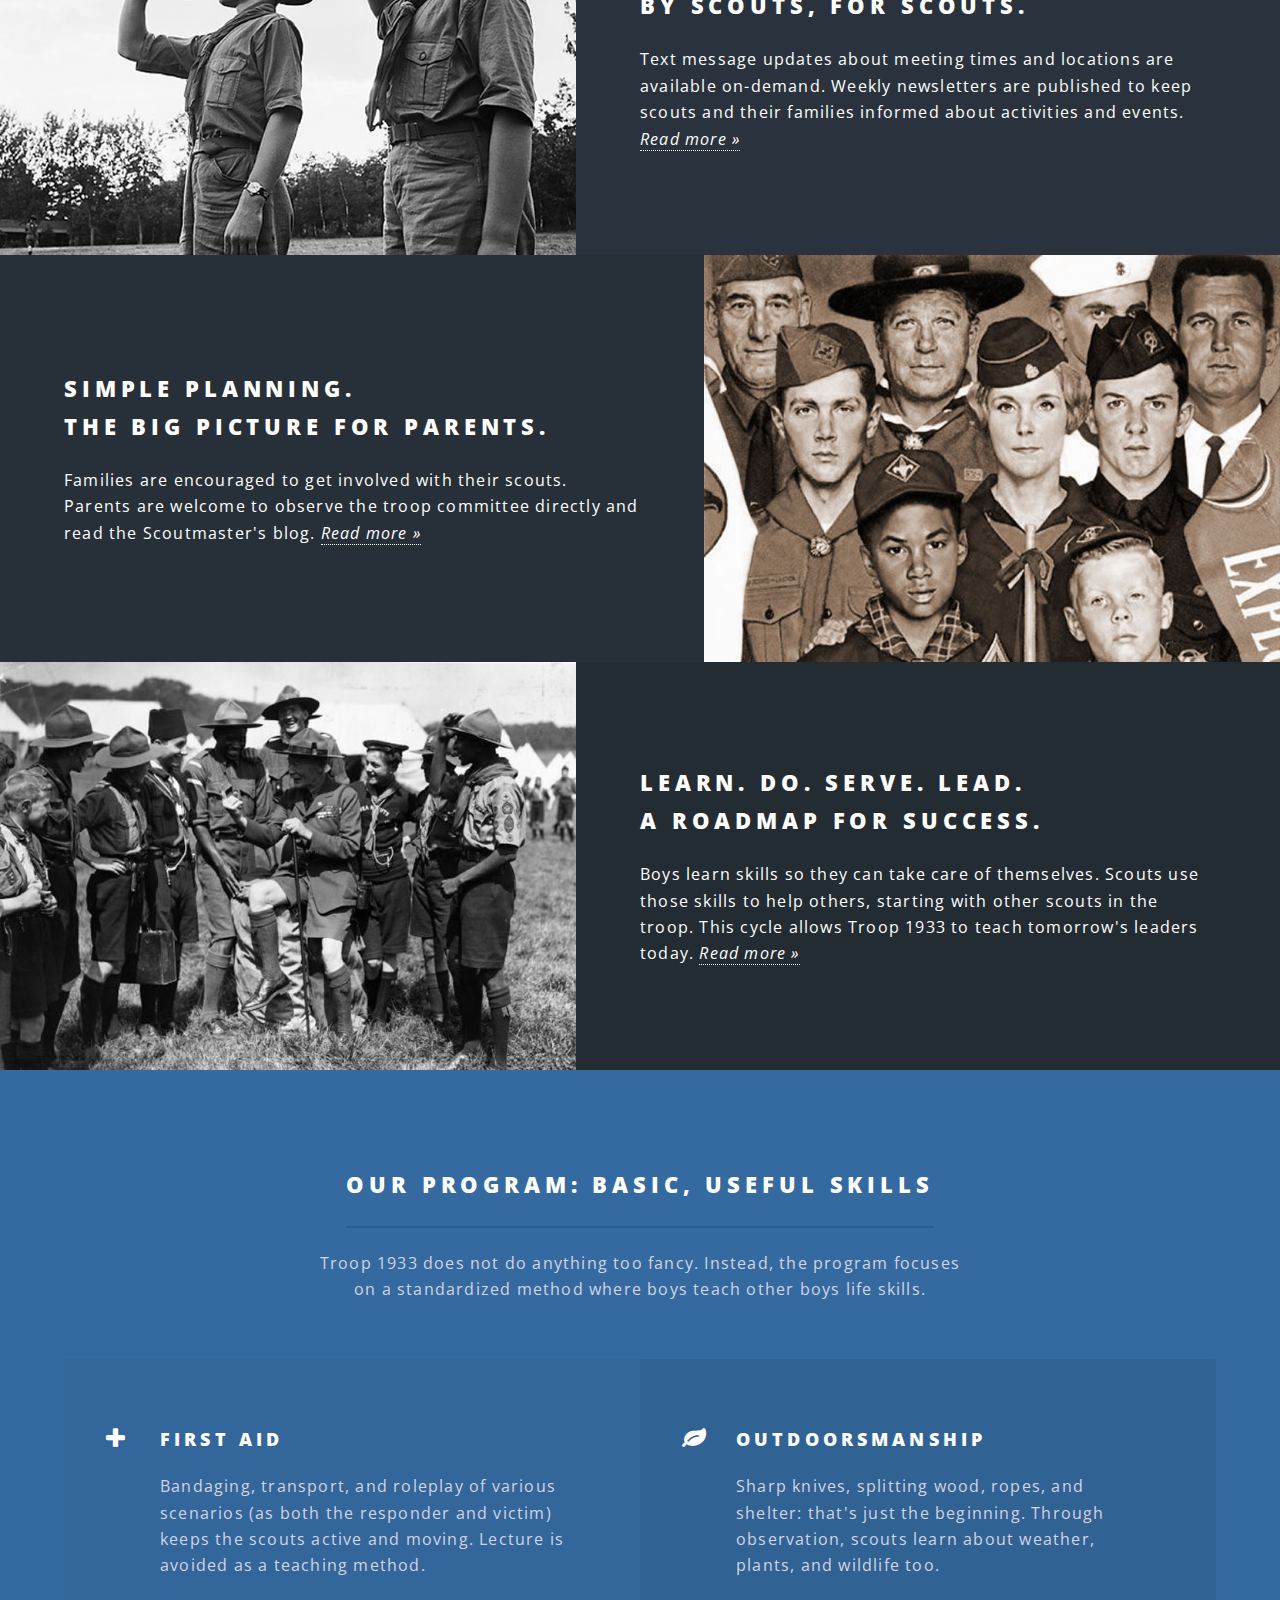
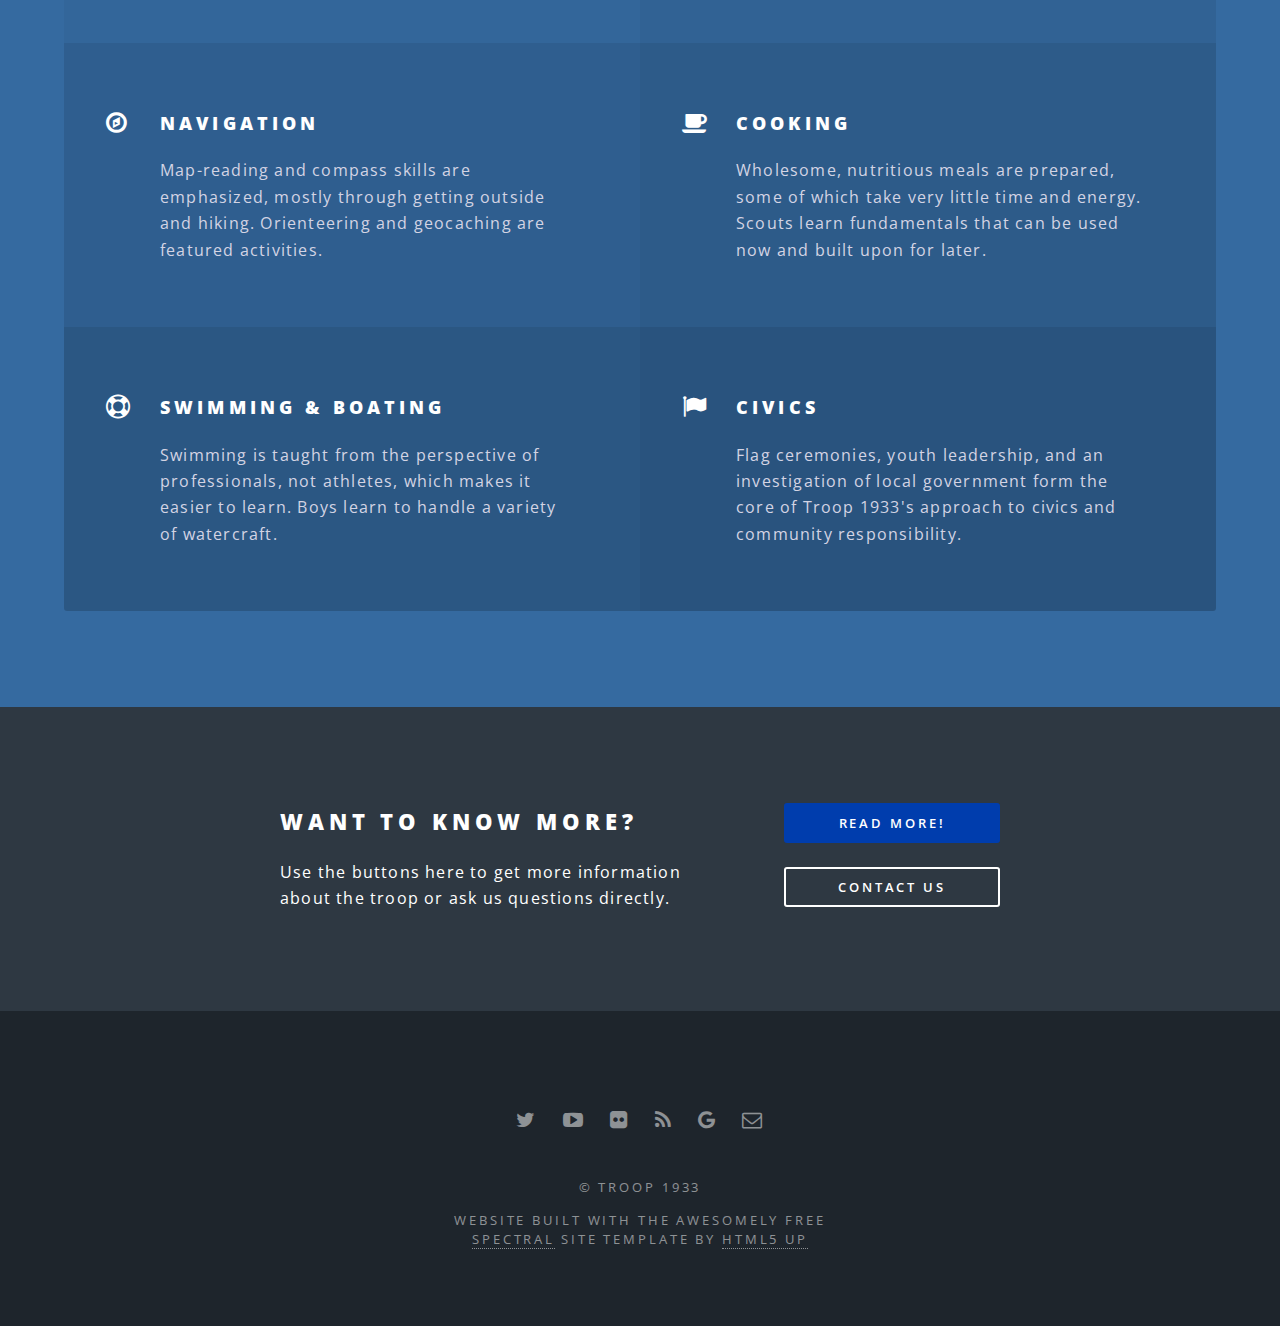
==== commit 1ec7db8c: "Update index.html" ====
--- a/index.html
+++ b/index.html
@@ -30,10 +30,10 @@
 										<ul>
 											<li><a href="index.html">Home</a></li>
 											<li><a href="contact.html">Contact Us</a></li>
-											<li><a href="join.html">How to Join</a></li>
-											<li><a href="media.html">Multimedia</a></li>
-											<li><a href="weekly.html">Weekly Updates</a></li>
-											<li><a href="planning.html">Planning</a></li>
+											<li><a href="details.html">More Details</a></li>
+											<li><a href="http://troop1933.blogspot.com/">Blog</a></li>
+											<li><a href="https://twitter.com/troop1933">Twitter</a></li>
+											<li><a href="https://www.flickr.com/groups/troop1933/">Flickr</a></li>
 										</ul>
 									</div>
 								</li>
@@ -52,7 +52,7 @@
 							   each day.</p>			   
 							<p>Be strong.<br />Be smart.<br />Be good.</p>
 							<ul class="actions">
-								<li><a href="join.html" class="button special">Be a Scout</a></li>
+								<li><a href="contact.html" class="button special">Be a Scout</a></li>
 							</ul>
 						</div>
 						<a href="#one" class="more scrolly">Discover More</a>
@@ -82,21 +82,21 @@
 							<div class="image"><img src="images/pic01.jpg" alt="" /></div><div class="content">
 								<h2>Weekly Updates. <br />
 								By Scouts, For Scouts.</h2>
-								<p>Text message updates about meeting times and locations are available on-demand. Weekly newsletters are published online to keep scouts and their families informed about activities and events. <a href="weekly.html"><i>Read more &raquo;</i></a></p>
+								<p>Text message updates about meeting times and locations are available on-demand. Weekly newsletters are published to keep scouts and their families informed about activities and events. <a href="details.html"><i>Read more &raquo;</i></a></p>
 							</div>
 						</section>
 						<section class="spotlight">
 							<div class="image"><img src="images/pic02.jpg" alt="" /></div><div class="content">
 								<h2>Simple Planning.<br />
 								The Big Picture for Parents.</h2>
-								<p>Families are encouraged to get involved with their scouts. Parents can observe the troop commitee's planning board, which creates a visual display of events and resources. <a href="planning.html"><i>Read more &raquo;</i></a></p>
+								<p>Families are encouraged to get involved with their scouts. Parents are welcome to observe the troop committee directly and read the Scoutmaster's blog. <a href="http://troop1933.blogspot.com/"><i>Read more &raquo;</i></a></p>
 							</div>
 						</section>
 						<section class="spotlight">
 							<div class="image"><img src="images/pic03.jpg" alt="" /></div><div class="content">
 								<h2>Learn. Do. Serve. Lead. <br />
 								A Roadmap for Success.</h2>
-								<p>Boys learn skills so they can take care of themselves. Scouts use those skills to help others, starting with other scouts in the troop. This cycle allows Troop 1933 to teach tomorrow's leaders today. <a href="media.html"><i>Read more &raquo;</i></a></p>
+								<p>Boys learn skills so they can take care of themselves. Scouts use those skills to help others, starting with other scouts in the troop. This cycle allows Troop 1933 to teach tomorrow's leaders today. <a href="details.html"><i>Read more &raquo;</i></a></p>
 							</div>
 						</section>
 					</section>
@@ -146,7 +146,7 @@
 								<p>Use the buttons here to get more information about the troop or ask us questions directly.</p>
 							</header>
 							<ul class="actions vertical">
-								<li><a href="join.html" class="button fit special">Join Us!</a></li>
+								<li><a href="details.html" class="button fit special">Read More!</a></li>
 								<li><a href="contact.html" class="button fit">Contact Us</a></li>
 							</ul>
 						</div>
@@ -161,8 +161,10 @@
 								<span class="label">YouTube</span></a></li>
 							<li><a href="https://www.flickr.com/groups/troop1933/" target="_blank" class="icon fa-flickr">
 								<span class="label">Flickr</span></a></li>
-							<li><a href="https://trello.com/b/81URx94G" target="_blank" class="icon fa-trello">
-								<span class="label">Trello</span></a></li>
+							<li><a href="http://troop1933.blogspot.com/" target="_blank" class="icon fa-feed">
+								<span class="label">Blog</span></a></li>
+							<li><a href="https://goo.gl/a2oPH7" target="_blank" class="icon fa-google">
+								<span class="label">Google Drive</span></a></li>
 							<li><a href="contact.html" class="icon fa-envelope-o"><span class="label">Email</span></a></li>
 						</ul>
 						<ul class="copyright">
@@ -185,4 +187,4 @@
 			<script src="assets/js/main.js"></script>
 
 	</body>
-</html>+</html>
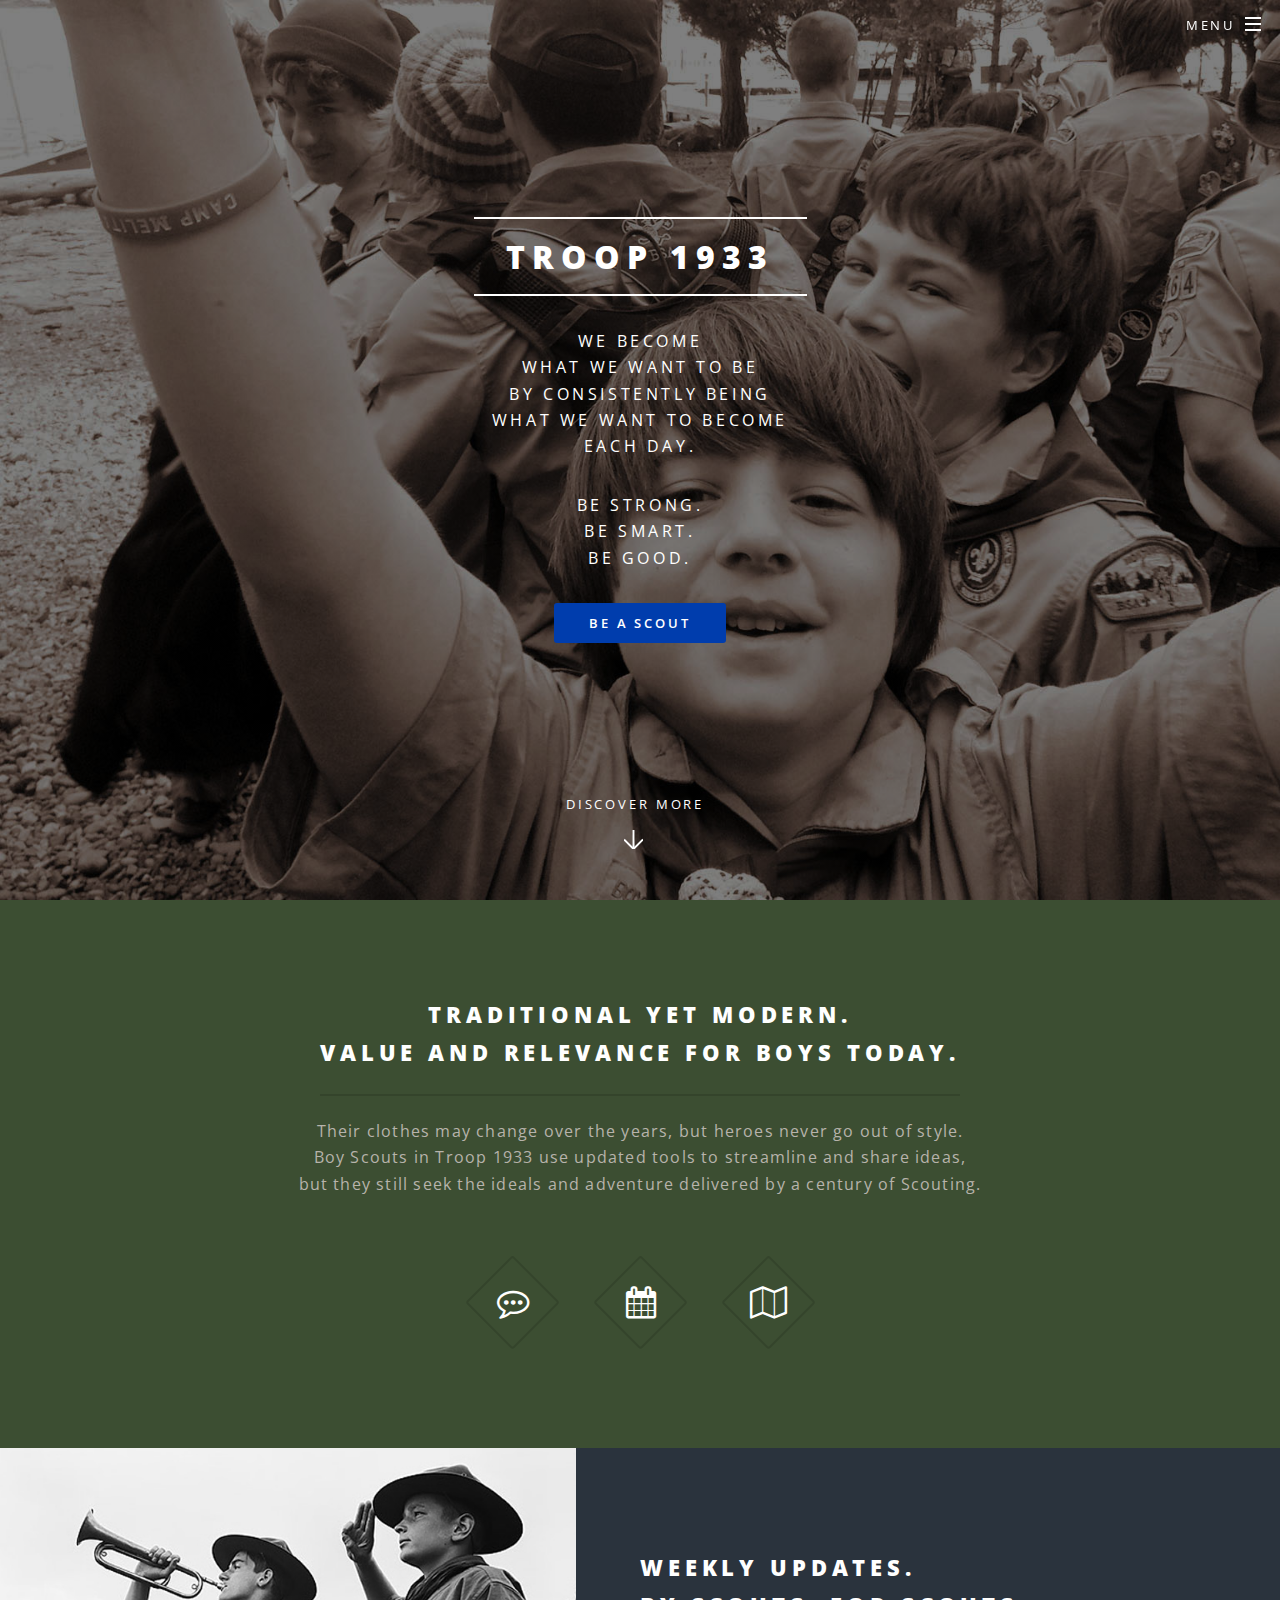
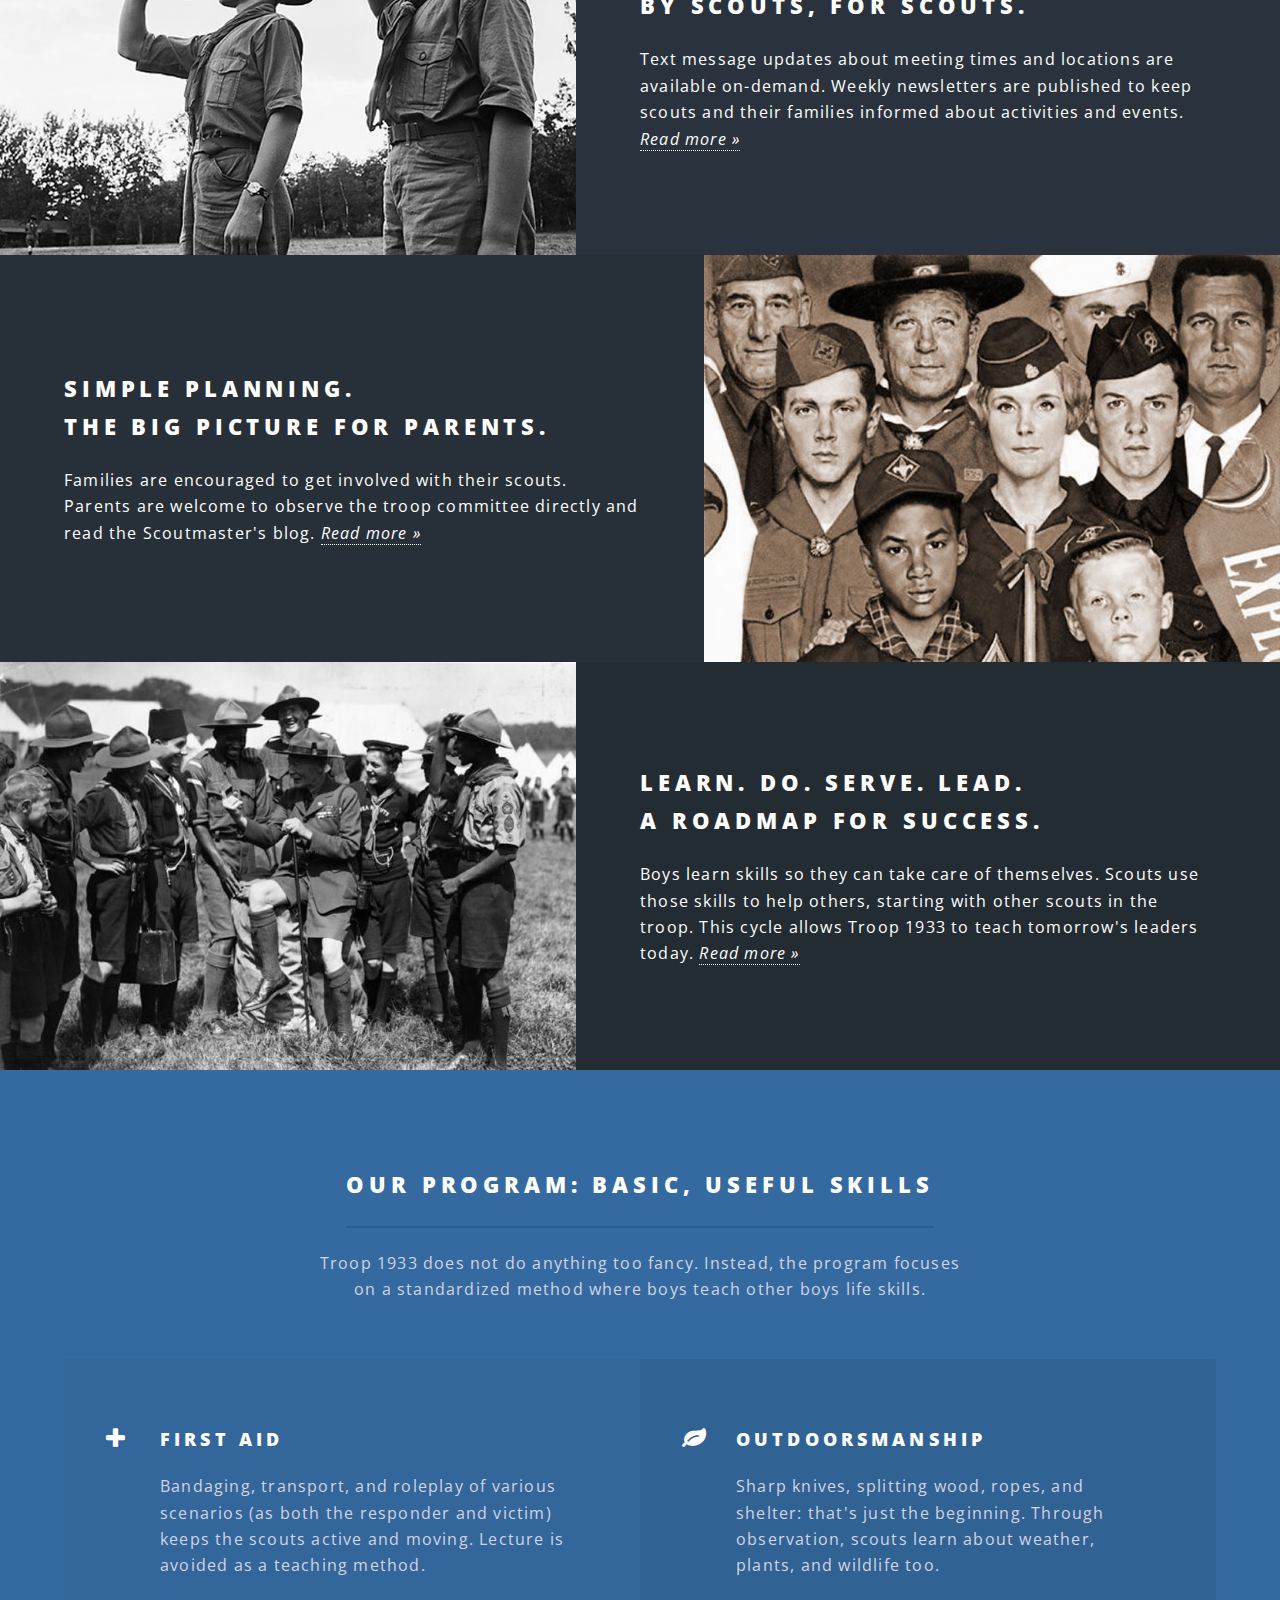
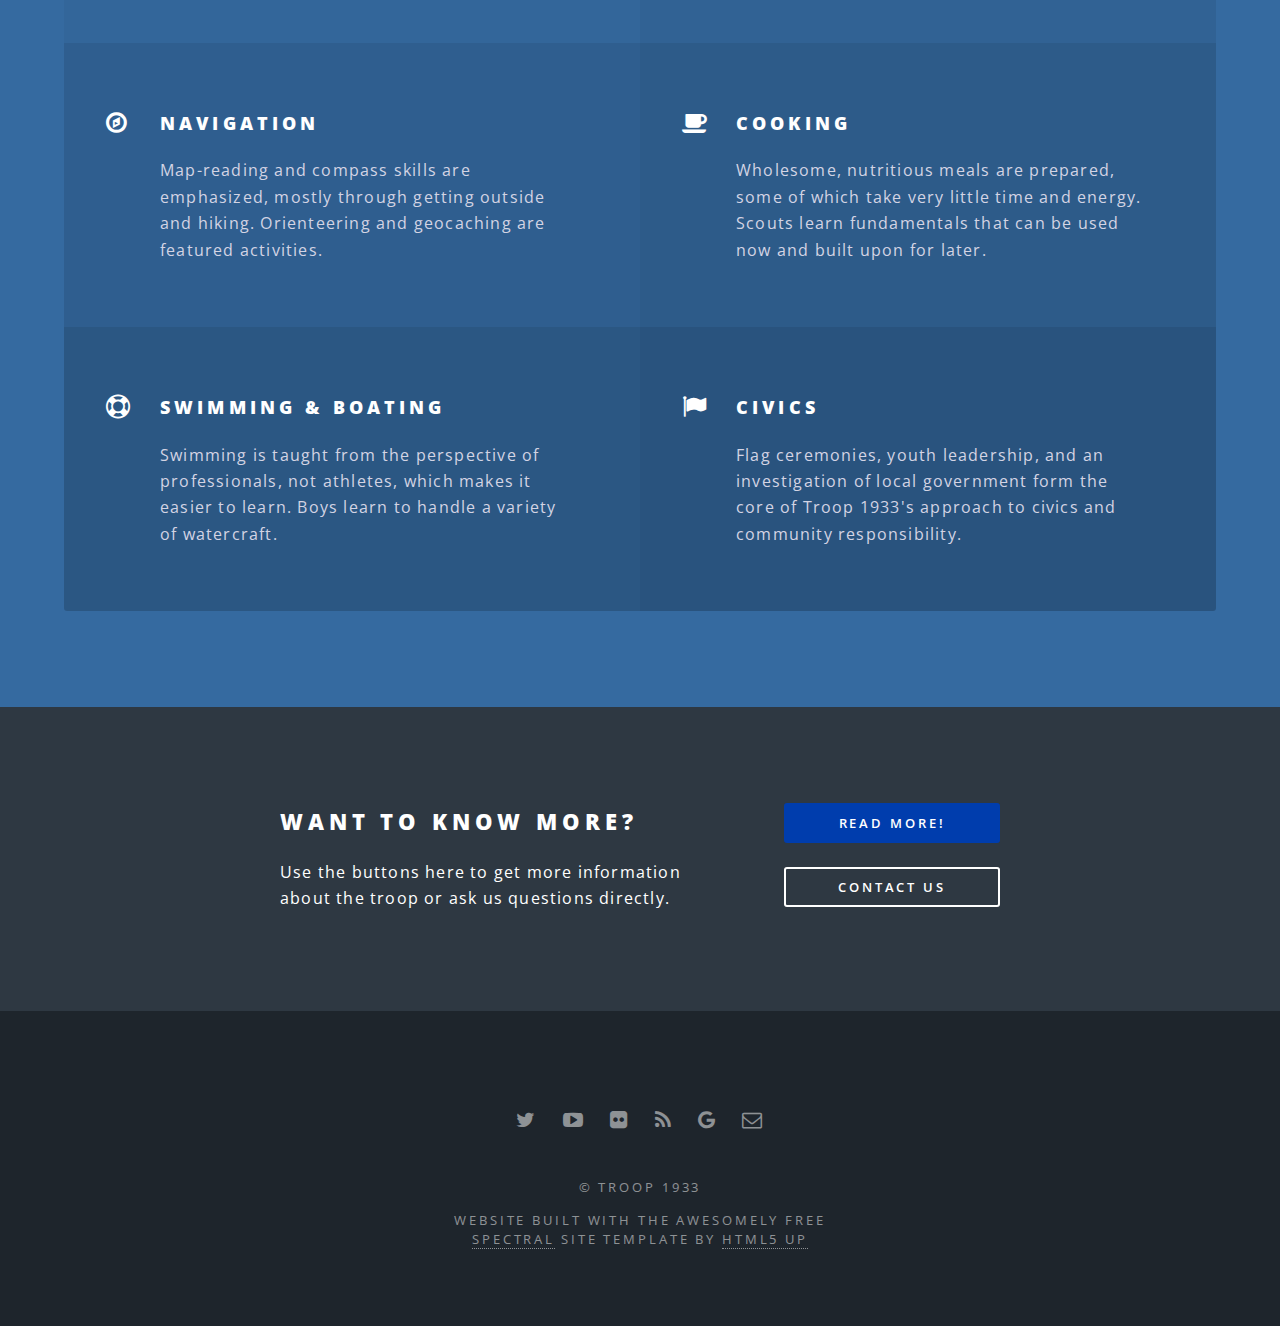
==== commit ebf7a510: "Update index.html" ====
--- a/index.html
+++ b/index.html
@@ -31,9 +31,9 @@
 											<li><a href="index.html">Home</a></li>
 											<li><a href="contact.html">Contact Us</a></li>
 											<li><a href="details.html">More Details</a></li>
-											<li><a href="http://troop1933.blogspot.com/">Blog</a></li>
-											<li><a href="https://twitter.com/troop1933">Twitter</a></li>
-											<li><a href="https://www.flickr.com/groups/troop1933/">Flickr</a></li>
+											<li><a href="http://troop1933.blogspot.com/">Blog  <span class="icon fa-external-link"></span></a></li>
+											<li><a href="https://twitter.com/troop1933">Twitter  <span class="icon fa-external-link"></span></a></li>
+											<li><a href="https://www.flickr.com/groups/troop1933/">Flickr  <span class="icon fa-external-link"></span></a></li>
 										</ul>
 									</div>
 								</li>
@@ -66,7 +66,7 @@
 								Value and Relevance for Boys Today.</h2>
 								<p>Their clothes may change over the years, but heroes never go out of style. <br />
 								Boy Scouts in Troop 1933 use updated tools to streamline and share ideas, <br />
-								but they still seek the ideals and adventure delivered for a century by Scouting.</p>
+								but they still seek the ideals and adventure delivered by a century of Scouting.</p>
 							</header>
 							<ul class="icons major">
 								<li><span class="icon fa-commenting-o major style1"><span class="label">Lorem</span></span></li>
